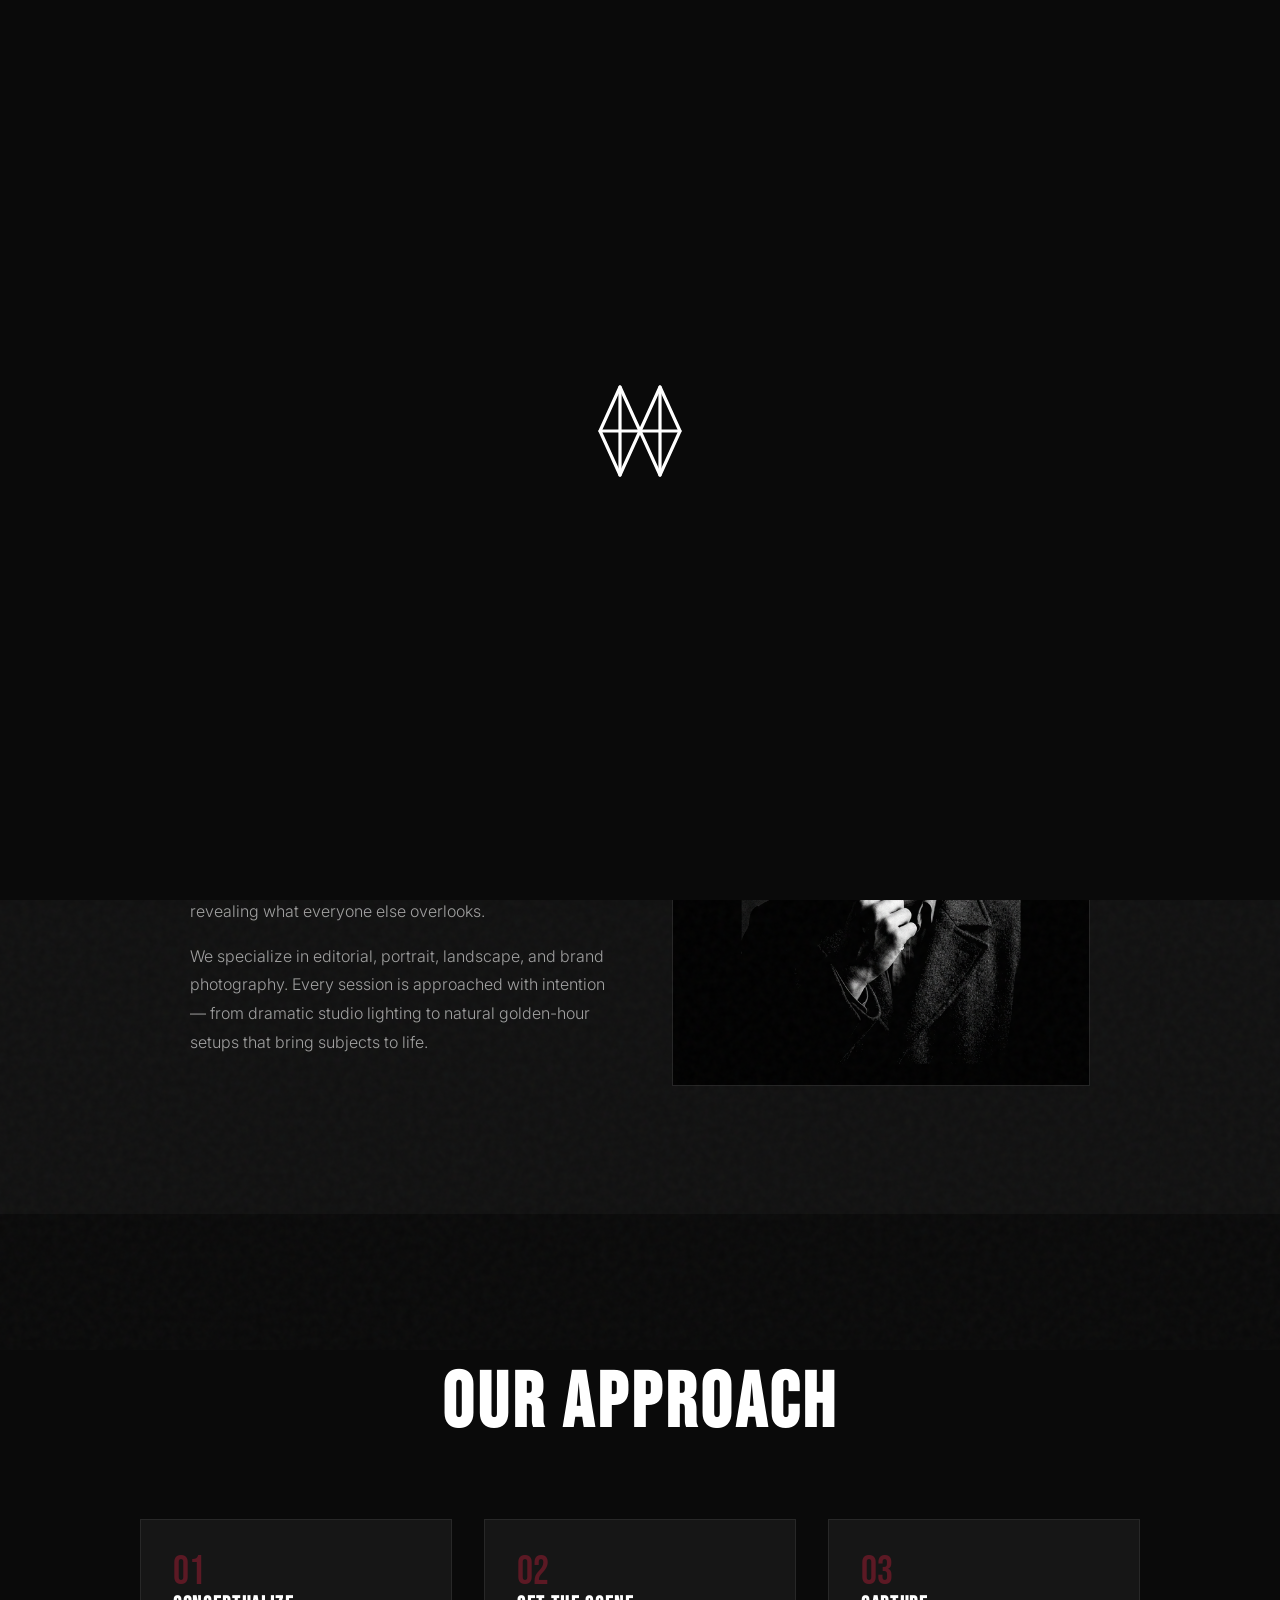
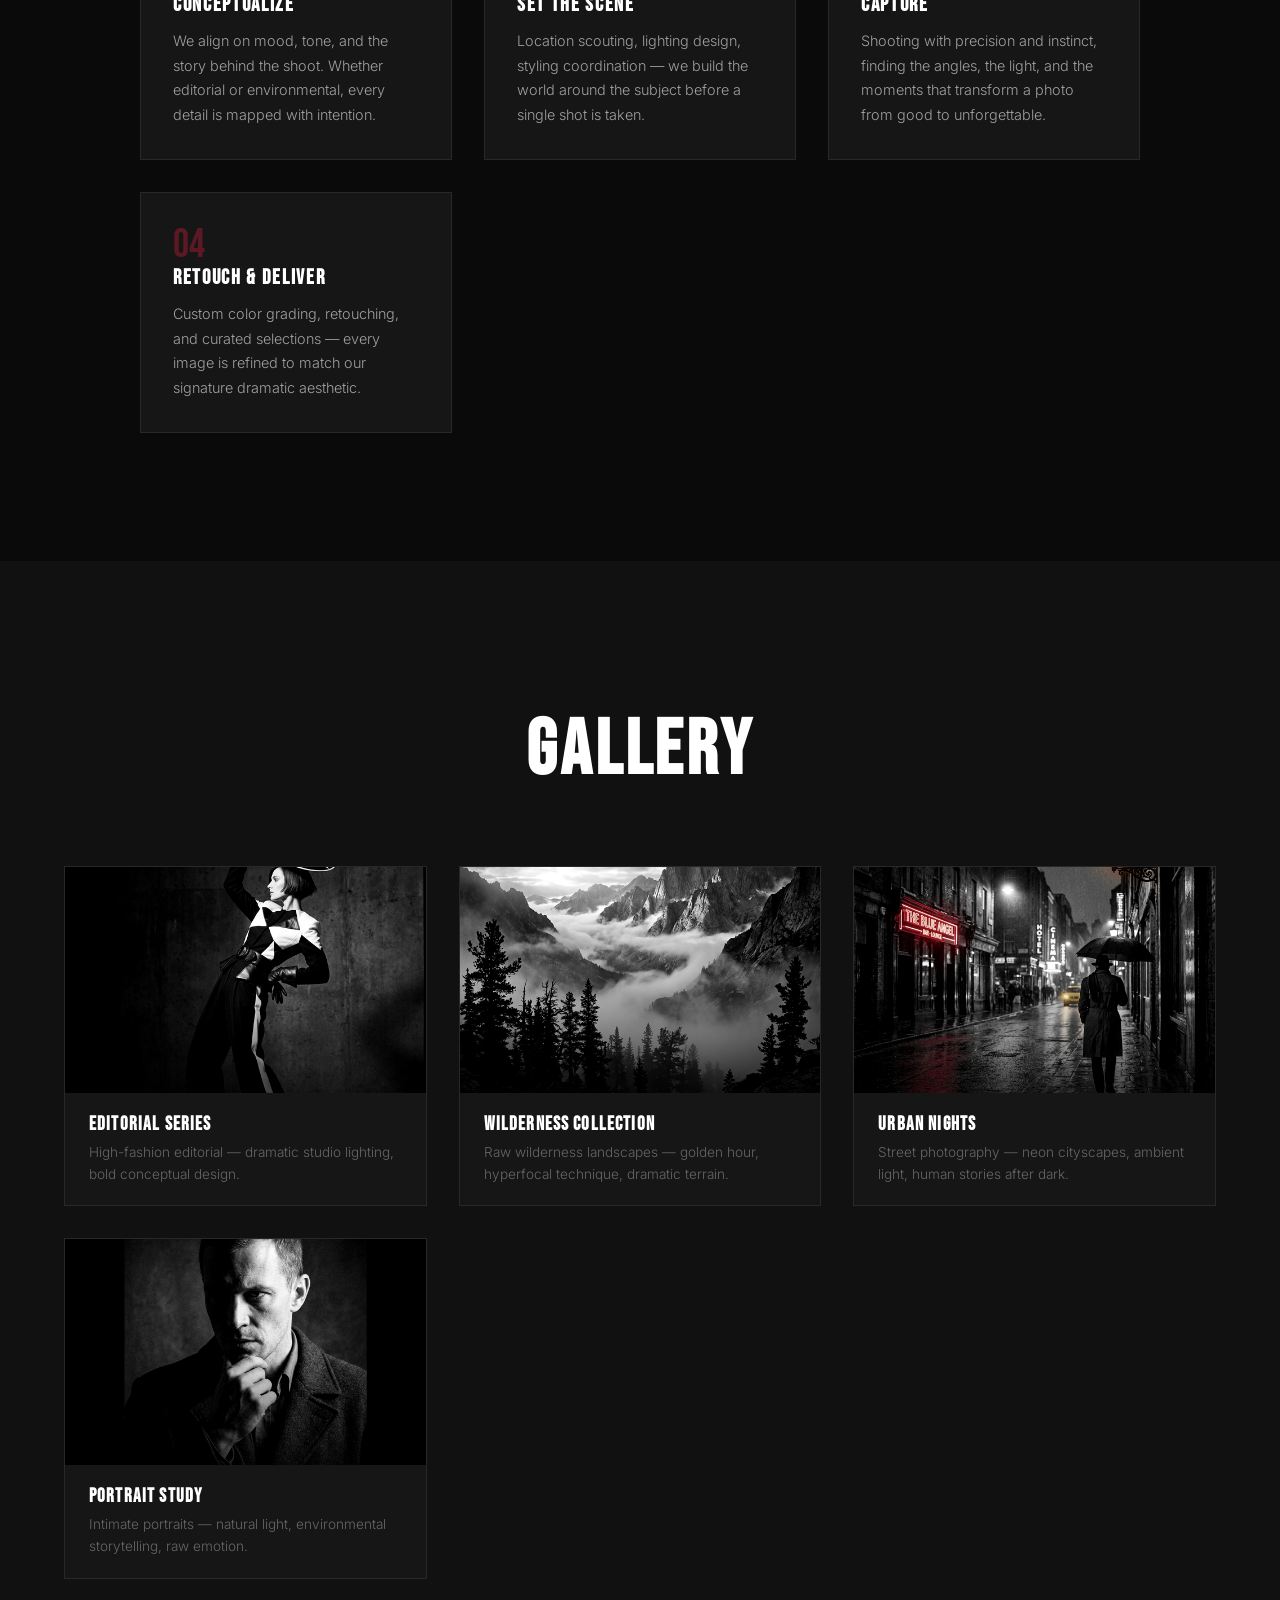
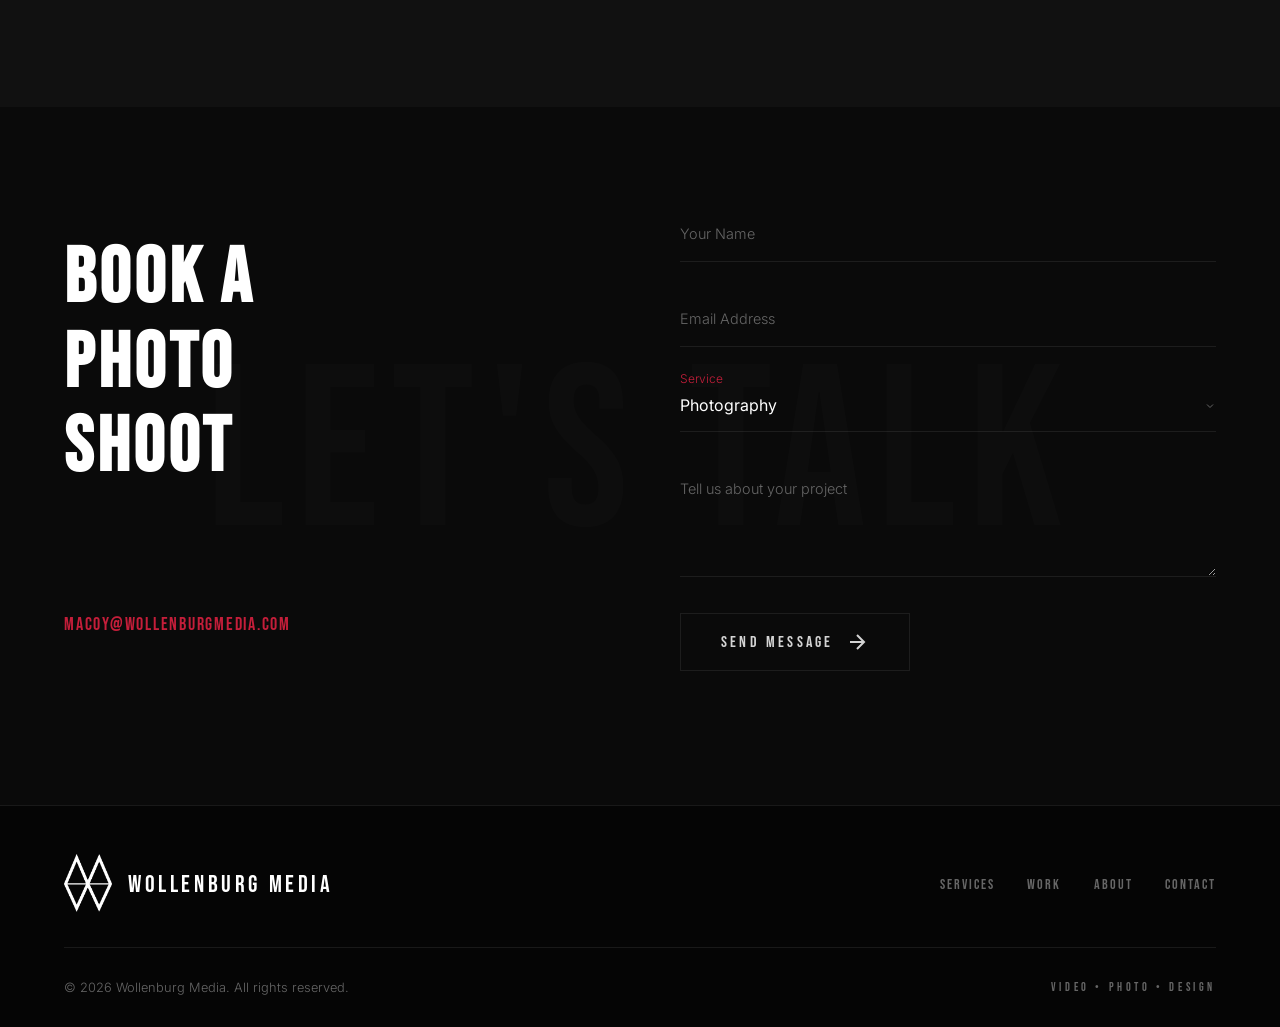
==== photography.html @ 30e8bf16 "test" ====
<!DOCTYPE html>
<html lang="en">

<head>
    <meta charset="UTF-8">
    <meta name="viewport" content="width=device-width, initial-scale=1.0">
    <title>Photography — Wollenburg Media</title>
    <meta name="description"
        content="Professional photography services by Wollenburg Media. Editorial, portrait, landscape, and event photography with dramatic lighting and bold composition.">

    <!-- Fonts -->
    <link rel="preconnect" href="https://fonts.googleapis.com">
    <link rel="preconnect" href="https://fonts.gstatic.com" crossorigin>
    <link
        href="https://fonts.googleapis.com/css2?family=Bebas+Neue&family=Inter:wght@300;400;500;600;700&family=Outfit:wght@300;400;500;600;700;800;900&display=swap"
        rel="stylesheet">

    <!-- GSAP -->
    <script src="https://cdnjs.cloudflare.com/ajax/libs/gsap/3.12.5/gsap.min.js" defer></script>
    <script src="https://cdnjs.cloudflare.com/ajax/libs/gsap/3.12.5/ScrollTrigger.min.js" defer></script>

    <!-- Lenis Smooth Scroll -->
    <script src="https://unpkg.com/lenis@1.1.18/dist/lenis.min.js" defer></script>

    <link rel="stylesheet" href="styles.css">
</head>

<body class="preloader-active">

    <!-- ========== FILM GRAIN ========== -->
    <div class="grain-overlay" aria-hidden="true"></div>

    <!-- ========== PAGE TRANSITION OVERLAY ========== -->
    <div class="page-transition-overlay page-transition-entering" aria-hidden="true"></div>

    <!-- ========== SUBPAGE PRELOADER ========== -->
    <div id="subpage-preloader" class="subpage-preloader">
        <div class="subpage-preloader-inner">
            <svg class="subpage-preloader-logo" viewBox="0 0 100 110" fill="none" stroke="#fff" stroke-width="4"
                stroke-linecap="round" stroke-linejoin="round">
                <path class="logo-path" d="M25,0 L50,55 L25,110 L0,55 Z" />
                <line class="logo-path" x1="25" y1="0" x2="25" y2="110" />
                <line class="logo-path" x1="0" y1="55" x2="50" y2="55" />
                <path class="logo-path" d="M75,0 L100,55 L75,110 L50,55 Z" />
                <line class="logo-path" x1="75" y1="0" x2="75" y2="110" />
                <line class="logo-path" x1="50" y1="55" x2="100" y2="55" />
            </svg>
            <span class="subpage-preloader-text">PHOTOGRAPHY</span>
        </div>
    </div>

    <!-- ========== NAVIGATION ========== -->
    <nav id="navbar" class="scrolled">
        <a href="index.html" class="nav-logo" aria-label="Wollenburg Media Home">
            <img src="Branding/W films logo_white.png" alt="Wollenburg Media" width="40" height="40">
        </a>

        <button class="nav-toggle" id="nav-toggle" aria-label="Toggle navigation" aria-expanded="false">
            <span class="bar"></span>
            <span class="bar"></span>
            <span class="bar"></span>
        </button>

        <ul class="nav-menu" id="nav-menu">
            <li><a href="index.html#services" class="nav-link">Services</a></li>
            <li><a href="index.html#work" class="nav-link">Work</a></li>
            <li><a href="index.html#about" class="nav-link">About</a></li>
            <li><a href="index.html#contact" class="nav-link">Contact</a></li>
        </ul>
    </nav>

    <!-- ========== HERO ========== -->
    <section class="service-page-hero">
        <img src="images/photography.png" alt="" class="service-page-hero-bg">
        <div class="service-page-hero-overlay"></div>
        <div class="service-page-hero-content">
            <span class="service-page-label">Our Services</span>
            <h1 class="service-page-title">PHOTOGRAPHY</h1>
            <p class="service-page-tagline">Every frame tells a story. We capture raw, unfiltered moments with dramatic
                lighting and bold composition that commands attention.</p>
            <a href="index.html" class="service-back">
                <svg width="20" height="20" viewBox="0 0 24 24" fill="none" stroke="currentColor" stroke-width="2">
                    <path d="M19 12H5M12 19l-7-7 7-7" />
                </svg>
                <span>Back to Home</span>
            </a>
        </div>
    </section>

    <!-- ========== ABOUT SERVICE ========== -->
    <div class="service-section service-section--dark">
        <div class="service-about">
            <div class="service-about-text">
                <h2>IMAGES THAT COMMAND ATTENTION</h2>
                <p>Photography isn't just about pressing a shutter — it's about <strong>seeing the extraordinary in a
                        single frame</strong> and revealing what everyone else overlooks.</p>
                <p>We specialize in editorial, portrait, landscape, and brand photography. Every session is approached
                    with intention — from dramatic studio lighting to natural golden-hour setups that bring subjects to
                    life.</p>
            </div>
            <div class="service-about-visual">
                <img src="images/photography.png" alt="Photography"
                    style="width:100%; border: 1px solid rgba(255,255,255,0.08); filter: grayscale(0.3) contrast(1.1);">
            </div>
        </div>
    </div>

    <!-- ========== PROCESS ========== -->
    <div class="service-section service-section--black">
        <div class="service-process">
            <div class="section-header">
                <span class="section-label">How We Shoot</span>
                <h2 class="section-title" style="font-size: clamp(2.5rem, 6vw, 5rem);">OUR APPROACH</h2>
            </div>
            <div class="process-grid">
                <div class="process-step">
                    <span class="process-step-num">01</span>
                    <h3>CONCEPTUALIZE</h3>
                    <p>We align on mood, tone, and the story behind the shoot. Whether editorial or environmental, every
                        detail is mapped with intention.</p>
                </div>
                <div class="process-step">
                    <span class="process-step-num">02</span>
                    <h3>SET THE SCENE</h3>
                    <p>Location scouting, lighting design, styling coordination — we build the world around the subject
                        before a single shot is taken.</p>
                </div>
                <div class="process-step">
                    <span class="process-step-num">03</span>
                    <h3>CAPTURE</h3>
                    <p>Shooting with precision and instinct, finding the angles, the light, and the moments that
                        transform a photo from good to unforgettable.</p>
                </div>
                <div class="process-step">
                    <span class="process-step-num">04</span>
                    <h3>RETOUCH & DELIVER</h3>
                    <p>Custom color grading, retouching, and curated selections — every image is refined to match our
                        signature dramatic aesthetic.</p>
                </div>
            </div>
        </div>
    </div>

    <!-- ========== FEATURED PROJECTS ========== -->
    <div class="service-section service-section--dark">
        <div class="service-portfolio">
            <div class="section-header">
                <span class="section-label">Selected Work</span>
                <h2 class="section-title" style="font-size: clamp(2.5rem, 6vw, 5rem);">GALLERY</h2>
            </div>
            <div class="service-portfolio-grid">
                <div class="service-project" data-type="photo" data-media-src="images/portfolio-fashion.png"
                    data-title="Editorial Series"
                    data-description="High-fashion editorial spread with dramatic studio lighting and bold conceptual styling. Shot with natural and artificial light blends for maximum impact.">
                    <div class="service-project-img">
                        <img src="images/portfolio-fashion.png" alt="Editorial Series" loading="lazy">
                        <div class="service-project-view">⊕ View Full Resolution</div>
                    </div>
                    <div class="service-project-info">
                        <h3>Editorial Series</h3>
                        <p>High-fashion editorial — dramatic studio lighting, bold conceptual design.</p>
                    </div>
                </div>

                <div class="service-project" data-type="photo" data-media-src="images/portfolio-landscape.png"
                    data-title="Wilderness Collection"
                    data-description="Landscape photography capturing the raw beauty of untouched wilderness. Golden-hour captures with hyperfocal distance techniques across dramatic terrain.">
                    <div class="service-project-img">
                        <img src="images/portfolio-landscape.png" alt="Wilderness Collection" loading="lazy">
                        <div class="service-project-view">⊕ View Full Resolution</div>
                    </div>
                    <div class="service-project-info">
                        <h3>Wilderness Collection</h3>
                        <p>Raw wilderness landscapes — golden hour, hyperfocal technique, dramatic terrain.</p>
                    </div>
                </div>

                <div class="service-project" data-type="photo" data-media-src="images/portfolio-urban.png"
                    data-title="Urban Nights"
                    data-description="Street photography series exploring neon-lit cityscapes and human stories after dark. Shot on location across multiple cities with natural ambient light.">
                    <div class="service-project-img">
                        <img src="images/portfolio-urban.png" alt="Urban Nights" loading="lazy">
                        <div class="service-project-view">⊕ View Full Resolution</div>
                    </div>
                    <div class="service-project-info">
                        <h3>Urban Nights</h3>
                        <p>Street photography — neon cityscapes, ambient light, human stories after dark.</p>
                    </div>
                </div>

                <div class="service-project" data-type="photo" data-media-src="images/photography.png"
                    data-title="Portrait Study"
                    data-description="Intimate portrait series using natural light and environmental storytelling. Each subject is placed in a context that reveals character and emotion.">
                    <div class="service-project-img">
                        <img src="images/photography.png" alt="Portrait Study" loading="lazy">
                        <div class="service-project-view">⊕ View Full Resolution</div>
                    </div>
                    <div class="service-project-info">
                        <h3>Portrait Study</h3>
                        <p>Intimate portraits — natural light, environmental storytelling, raw emotion.</p>
                    </div>
                </div>
            </div>
        </div>
    </div>

    <!-- ========== CONTACT ========== -->
    <section id="contact">
        <div class="contact-bg-text" aria-hidden="true">LET'S TALK</div>
        <div class="contact-layout">
            <div class="contact-text-col">
                <span class="section-label">Get In Touch</span>
                <h2 class="section-title" style="font-size: clamp(2.5rem, 6vw, 5rem);">BOOK A<br>PHOTO<br>SHOOT</h2>
                <p class="contact-lead">Ready to create images that stop the scroll? Let's plan a shoot that brings
                    your vision to life.</p>
                <div class="contact-details">
                    <a href="mailto:macoy@wollenburgmedia.com" class="contact-link">macoy@wollenburgmedia.com</a>
                </div>
            </div>
            <div class="contact-form-col">
                <form class="contact-form" id="contact-form" novalidate>
                    <div class="form-group">
                        <input type="text" id="form-name" name="name" required placeholder=" " autocomplete="name">
                        <label for="form-name">Your Name</label>
                        <div class="form-line"></div>
                    </div>
                    <div class="form-group">
                        <input type="email" id="form-email" name="email" required placeholder=" " autocomplete="email">
                        <label for="form-email">Email Address</label>
                        <div class="form-line"></div>
                    </div>
                    <div class="form-group form-group-select">
                        <select id="form-service" name="service" required>
                            <option value="" disabled hidden></option>
                            <option value="videography">Videography</option>
                            <option value="photography" selected>Photography</option>
                            <option value="web-design">Web Design</option>
                            <option value="full-package">Full Package</option>
                        </select>
                        <label for="form-service" class="select-label">Service</label>
                        <div class="select-arrow" aria-hidden="true">
                            <svg width="12" height="12" viewBox="0 0 24 24" fill="none" stroke="currentColor"
                                stroke-width="2">
                                <path d="M6 9l6 6 6-6" />
                            </svg>
                        </div>
                        <div class="form-line"></div>
                    </div>
                    <div class="form-group">
                        <textarea id="form-message" name="message" rows="4" required placeholder=" "></textarea>
                        <label for="form-message">Tell us about your project</label>
                        <div class="form-line"></div>
                    </div>
                    <button type="submit" class="form-submit" id="form-submit">
                        <span>Send Message</span>
                        <svg width="24" height="24" viewBox="0 0 24 24" fill="none" stroke="currentColor"
                            stroke-width="2">
                            <path d="M5 12h14M12 5l7 7-7 7" />
                        </svg>
                    </button>
                    <input type="text" name="honeypot" class="form-honeypot" tabindex="-1" autocomplete="off">
                    <div class="form-status" id="form-status" role="alert" aria-live="polite"></div>
                </form>
            </div>
        </div>
    </section>

    <!-- ========== FOOTER ========== -->
    <footer id="footer">
        <div class="footer-top">
            <div class="footer-logo">
                <img src="Branding/W films logo_white.png" alt="Wollenburg Media" width="48" height="48">
                <span class="footer-brand">WOLLENBURG MEDIA</span>
            </div>
            <div class="footer-links">
                <a href="index.html#services">Services</a>
                <a href="index.html#work">Work</a>
                <a href="index.html#about">About</a>
                <a href="index.html#contact">Contact</a>
            </div>
        </div>
        <div class="footer-bottom">
            <p>&copy; 2026 Wollenburg Media. All rights reserved.</p>
            <span class="footer-tagline">VIDEO • PHOTO • DESIGN</span>
        </div>
    </footer>

    <!-- ========== LIGHTBOX ========== -->
    <div id="portfolio-lightbox" class="lightbox" aria-hidden="true" role="dialog">
        <div class="lightbox-backdrop"></div>
        <button class="lightbox-close" aria-label="Close lightbox">
            <svg width="32" height="32" viewBox="0 0 24 24" fill="none" stroke="currentColor" stroke-width="2">
                <path d="M18 6L6 18M6 6l12 12" />
            </svg>
        </button>
        <div class="lightbox-body">
            <div class="lightbox-content">
                <img class="lightbox-img" src="" alt="Portfolio full view" style="display:none;">
                <video class="lightbox-video" controls style="display:none;"></video>
                <div class="lightbox-iframe-wrap" style="display:none;">
                    <iframe class="lightbox-youtube" src="" frameborder="0"
                        allow="accelerometer; autoplay; clipboard-write; encrypted-media; gyroscope; picture-in-picture; web-share"
                        allowfullscreen></iframe>
                </div>
            </div>
            <div class="lightbox-info" style="display:none;">
                <h3 class="lightbox-title"></h3>
                <p class="lightbox-desc"></p>
            </div>
        </div>
        <!-- Gallery navigation -->
        <button class="lightbox-prev" aria-label="Previous image" style="display:none;">
            <svg width="24" height="24" viewBox="0 0 24 24" fill="none" stroke="currentColor" stroke-width="2">
                <path d="M15 18l-6-6 6-6" />
            </svg>
        </button>
        <button class="lightbox-next" aria-label="Next image" style="display:none;">
            <svg width="24" height="24" viewBox="0 0 24 24" fill="none" stroke="currentColor" stroke-width="2">
                <path d="M9 18l6-6-6-6" />
            </svg>
        </button>
        <span class="lightbox-counter" style="display:none;"></span>
    </div>

    <script src="shared.js"></script>
</body>

</html>
---- styles.css ----
/* ======================================================
   WOLLENBURG MEDIA — Premium Design System v2.2
   Parallax 3D Camera, Scroll Animations, Cinematic UX
   ====================================================== */

/* ======================================================
   DESIGN TOKENS
   ====================================================== */
:root {
    --black: #0a0a0a;
    --deep: #050505;
    --dark: #111111;
    --card: #161616;
    --border: rgba(255, 255, 255, 0.08);
    --border-hover: rgba(255, 255, 255, 0.15);
    --text: #a0a0a0;
    --muted: #666666;
    --light: #d4d4d4;
    --pure-white: #ffffff;
    --accent: #C41E3A;
    --accent-glow: rgba(196, 30, 58, 0.4);
    --accent-soft: rgba(196, 30, 58, 0.15);
    --accent-medium: rgba(196, 30, 58, 0.3);

    --font-display: 'Bebas Neue', sans-serif;
    --font-heading: 'Bebas Neue', sans-serif;
    --font-body: 'Inter', sans-serif;
    --font-alt: 'Outfit', sans-serif;

    --section-pad: clamp(5rem, 10vw, 10rem);
    --section-pad-x: clamp(1.5rem, 5vw, 5rem);

    --ease: cubic-bezier(0.16, 1, 0.3, 1);
    --ease-out: cubic-bezier(0, 0, 0.2, 1);

    --z-grain: 9999;
    --z-cursor: 9998;
    --z-preloader: 9000;
    --z-nav: 1000;
    --z-back-top: 100;
}

/* ======================================================
   RESET & BASE
   ====================================================== */
*,
*::before,
*::after {
    margin: 0;
    padding: 0;
    box-sizing: border-box;
}

html {
    scroll-behavior: auto;
    -webkit-font-smoothing: antialiased;
    -moz-osx-font-smoothing: grayscale;
    font-size: 16px;
}

body {
    font-family: var(--font-body);
    background: var(--black);
    color: var(--text);
    overflow-x: hidden;
    font-weight: 300;
}

a {
    color: inherit;
    text-decoration: none;
}

button {
    background: none;
    border: none;
    color: inherit;
    font: inherit;
}

img {
    display: block;
    max-width: 100%;
}

ul {
    list-style: none;
}

::selection {
    background: var(--accent);
    color: var(--pure-white);
}



/* ======================================================
   GRAIN OVERLAY
   ====================================================== */
.grain-overlay {
    position: fixed;
    inset: -50%;
    width: 200%;
    height: 200%;
    z-index: var(--z-grain);
    pointer-events: none;
    opacity: 0.035;
    background-image: url("data:image/svg+xml,%3Csvg viewBox='0 0 256 256' xmlns='http://www.w3.org/2000/svg'%3E%3Cfilter id='n'%3E%3CfeTurbulence type='fractalNoise' baseFrequency='0.9' numOctaves='4' stitchTiles='stitch'/%3E%3C/filter%3E%3Crect width='100%25' height='100%25' filter='url(%23n)' opacity='1'/%3E%3C/svg%3E");
    background-repeat: repeat;
    animation: grainShift 0.3s steps(8) infinite;
}

@keyframes grainShift {

    0%,
    100% {
        transform: translate(0, 0);
    }

    10% {
        transform: translate(-2%, -3%);
    }

    20% {
        transform: translate(3%, 1%);
    }

    30% {
        transform: translate(-1%, 4%);
    }

    40% {
        transform: translate(4%, -2%);
    }

    50% {
        transform: translate(-3%, 3%);
    }

    60% {
        transform: translate(2%, -4%);
    }

    70% {
        transform: translate(-4%, 1%);
    }

    80% {
        transform: translate(1%, -1%);
    }

    90% {
        transform: translate(3%, 2%);
    }
}

/* ======================================================
   PRELOADER — SVG Logo + Character Stagger Animation
   ====================================================== */
#preloader {
    position: fixed;
    inset: 0;
    z-index: var(--z-preloader);
    background: var(--deep);
    display: flex;
    align-items: center;
    justify-content: center;
    clip-path: inset(0 0 0 0);
}

.preloader-inner {
    text-align: center;
    display: flex;
    flex-direction: column;
    align-items: center;
    gap: 1.2rem;
}

.preloader-logo-wrap {
    width: clamp(80px, 14vw, 120px);
    display: flex;
    justify-content: center;
    overflow: visible;
    padding: 4px;
}

.preloader-logo {
    width: 100%;
    height: auto;
    overflow: visible;
}

/* Character-by-character text reveal */
.preloader-text-wrap {
    display: flex;
    gap: 0.1em;
    font-family: var(--font-display);
    font-size: clamp(2rem, 5vw, 3.5rem);
    letter-spacing: 0.25em;
    color: var(--pure-white);
    overflow: hidden;
}

.preloader-text-char {
    display: inline-block;
    opacity: 0;
    transform: translateY(100%) rotateX(-90deg);
    transform-origin: bottom center;
}

.preloader-sub {
    font-family: var(--font-heading);
    font-size: clamp(0.9rem, 2vw, 1.3rem);
    letter-spacing: 0.6em;
    color: var(--accent);
    opacity: 0;
    transform: translateY(10px) scaleX(0.5);
    transform-origin: center;
}

.preloader-bar {
    width: 200px;
    height: 2px;
    background: var(--border);
    border-radius: 2px;
    overflow: hidden;
    opacity: 0;
}

.preloader-bar-fill {
    width: 0%;
    height: 100%;
    background: var(--accent);
    border-radius: 2px;
}

/* ======================================================
   NAVIGATION
   ====================================================== */
#navbar {
    position: fixed;
    top: 0;
    left: 0;
    right: 0;
    z-index: var(--z-nav);
    display: flex;
    align-items: center;
    justify-content: space-between;
    padding: 1.25rem 3rem;
    transition: transform 0.5s var(--ease), background 0.5s, backdrop-filter 0.5s, padding 0.4s;
}

#navbar.scrolled {
    background: rgba(10, 10, 10, 0.85);
    backdrop-filter: blur(20px) saturate(1.5);
    -webkit-backdrop-filter: blur(20px) saturate(1.5);
    padding: 0.75rem 3rem;
    border-bottom: 1px solid var(--border);
}

#navbar.hidden {
    transform: translateY(-100%);
}

.nav-logo img {
    width: 40px;
    height: auto;
    transition: transform 0.3s var(--ease);
}

.nav-logo:hover img {
    transform: scale(1.1);
}

.nav-menu {
    display: flex;
    gap: 2.5rem;
}

.nav-link {
    font-family: var(--font-heading);
    font-size: 1rem;
    letter-spacing: 0.2em;
    text-transform: uppercase;
    color: var(--light);
    position: relative;
    padding: 0.25rem 0;
    transition: color 0.3s;
}

.nav-link::after {
    content: '';
    position: absolute;
    bottom: 0;
    left: 0;
    width: 100%;
    height: 1px;
    background: var(--accent);
    transform: scaleX(0);
    transform-origin: right;
    transition: transform 0.4s var(--ease);
}

.nav-link:hover {
    color: var(--pure-white);
}

.nav-link:hover::after {
    transform: scaleX(1);
    transform-origin: left;
}

.nav-toggle {
    display: none;
    flex-direction: column;
    gap: 5px;
    padding: 4px;
    z-index: 1001;
}

.nav-toggle .bar {
    display: block;
    width: 28px;
    height: 2px;
    background: var(--pure-white);
    transition: transform 0.4s var(--ease), opacity 0.3s;
}

.nav-toggle.active .bar:nth-child(1) {
    transform: translateY(7px) rotate(45deg);
}

.nav-toggle.active .bar:nth-child(2) {
    opacity: 0;
}

.nav-toggle.active .bar:nth-child(3) {
    transform: translateY(-7px) rotate(-45deg);
}

/* ======================================================
   HERO
   ====================================================== */
#hero {
    position: relative;
    min-height: 100vh;
    display: flex;
    align-items: center;
    justify-content: center;
    overflow: hidden;
    background: var(--deep);
    perspective: 1000px;
}

/* Animated particle canvas */
#hero-particles {
    position: absolute;
    inset: 0;
    width: 100%;
    height: 100%;
    z-index: 0;
}

/* Parallax depth container */
.hero-parallax-container {
    position: absolute;
    inset: 0;
    transform-style: preserve-3d;
    perspective: 1200px;
    z-index: 1;
}

.hero-depth-layer {
    position: absolute;
    inset: -10%;
    width: 120%;
    height: 120%;
    will-change: transform;
}

.depth-element {
    position: absolute;
}

.depth-grid {
    inset: 0;
    width: 100%;
    height: 100%;
    background-image:
        linear-gradient(rgba(196, 30, 58, 0.03) 1px, transparent 1px),
        linear-gradient(90deg, rgba(196, 30, 58, 0.03) 1px, transparent 1px);
    background-size: 80px 80px;
    transform: perspective(600px) rotateX(60deg);
    transform-origin: center 120%;
    opacity: 0.5;
}

.depth-line {
    height: 1px;
    background: linear-gradient(90deg, transparent, rgba(196, 30, 58, 0.15), transparent);
}

.depth-line-1 {
    width: 300px;
    top: 25%;
    left: 5%;
    transform: rotate(-5deg);
}

.depth-line-2 {
    width: 200px;
    top: 70%;
    right: 10%;
    transform: rotate(8deg);
}

.depth-line-3 {
    width: 400px;
    top: 45%;
    right: -5%;
    transform: rotate(-12deg);
}

.depth-line-4 {
    width: 150px;
    top: 15%;
    right: 20%;
    transform: rotate(15deg);
    background: linear-gradient(90deg, transparent, rgba(255, 255, 255, 0.06), transparent);
}

.depth-line-5 {
    width: 250px;
    bottom: 25%;
    left: 10%;
    transform: rotate(-8deg);
    background: linear-gradient(90deg, transparent, rgba(255, 255, 255, 0.04), transparent);
}

.depth-circle {
    border-radius: 50%;
    border: 1px solid rgba(196, 30, 58, 0.08);
}

.depth-circle-1 {
    width: 200px;
    height: 200px;
    bottom: 15%;
    left: 15%;
}

.depth-diamond {
    border: 1px solid rgba(196, 30, 58, 0.1);
    transform: rotate(45deg);
}

.depth-diamond-1 {
    width: 80px;
    height: 80px;
    top: 20%;
    right: 20%;
}

.depth-dot {
    width: 4px;
    height: 4px;
    border-radius: 50%;
    background: rgba(196, 30, 58, 0.25);
}

.depth-dot-1 {
    top: 30%;
    left: 25%;
}

.depth-dot-2 {
    top: 60%;
    left: 70%;
}

.depth-dot-3 {
    top: 80%;
    left: 40%;
}

.depth-dot-4 {
    top: 15%;
    right: 35%;
    width: 3px;
    height: 3px;
    background: rgba(255, 255, 255, 0.1);
}

.depth-dot-5 {
    top: 75%;
    left: 20%;
    width: 3px;
    height: 3px;
    background: rgba(255, 255, 255, 0.08);
}

.depth-frame {
    border: 1px solid rgba(255, 255, 255, 0.04);
}

.depth-frame-1 {
    width: 150px;
    height: 100px;
    top: 30%;
    left: 60%;
}

.hero-noise {
    position: absolute;
    inset: 0;
    background: radial-gradient(ellipse at center, transparent 0%, var(--deep) 70%);
    z-index: 2;
    pointer-events: none;
}

/* Logo watermark instead of text W */
.hero-watermark {
    position: absolute;
    top: 50%;
    left: 50%;
    transform: translate(-50%, -50%);
    transform-origin: center center;
    z-index: 1;
    pointer-events: none;
    user-select: none;
    will-change: transform;
    opacity: 0.04;
}

.hero-watermark-logo {
    width: clamp(300px, 50vw, 700px);
    height: auto;
    filter: brightness(2);
}

/* Hero content */
.hero-content {
    position: relative;
    z-index: 3;
    text-align: center;
    display: flex;
    flex-direction: column;
    align-items: center;
    gap: 1.2rem;
    padding: 0 2rem;
    will-change: transform;
}

.hero-label {
    display: flex;
    align-items: center;
    gap: 1rem;
    opacity: 0;
    transform: translateY(20px);
}

.hero-label-line {
    width: 40px;
    height: 1px;
    background: var(--accent);
}

.hero-label-text {
    font-family: var(--font-heading);
    font-size: 0.85rem;
    letter-spacing: 0.4em;
    text-transform: uppercase;
    color: var(--accent);
}

.hero-title {
    font-family: var(--font-display);
    font-size: clamp(3.5rem, 12vw, 10rem);
    color: var(--pure-white);
    letter-spacing: 0.08em;
    line-height: 0.85;
    position: relative;
    z-index: 1;
}

.hero-title .char {
    display: inline-block;
    opacity: 0;
    transform: translateY(100px) rotateX(-90deg);
    transform-origin: bottom center;
}

/* "MEDIA" subtitle under WOLLENBURG */
.hero-title-sub {
    font-family: var(--font-heading);
    font-size: clamp(1.5rem, 4vw, 3rem);
    letter-spacing: 0.6em;
    color: var(--accent);
    margin-top: -0.5rem;
    display: flex;
    justify-content: center;
    gap: 0.05em;
    overflow: hidden;
}

.hero-sub-char {
    display: inline-block;
    opacity: 0;
    transform: translateY(100%) rotateX(-90deg);
    transform-origin: bottom center;
}

.hero-tagline-wrap {
    overflow: hidden;
    padding: 0.5rem 0;
}

.hero-tagline {
    display: flex;
    align-items: center;
    gap: 1.5rem;
    font-family: var(--font-heading);
    font-size: clamp(1rem, 2.5vw, 1.6rem);
    letter-spacing: 0.3em;
    color: var(--light);
    opacity: 0;
    transform: translateY(30px);
}

.tagline-dot {
    color: var(--accent);
    font-size: 0.5em;
}

.tagline-word {
    opacity: 0;
    transform: translateY(20px);
}

.hero-description {
    font-family: var(--font-body);
    font-size: clamp(0.9rem, 1.5vw, 1.1rem);
    color: var(--muted);
    letter-spacing: 0.05em;
    max-width: 500px;
    line-height: 1.6;
    opacity: 0;
    transform: translateY(20px);
}

.hero-cta {
    display: inline-flex;
    align-items: center;
    gap: 0.75rem;
    padding: 1rem 2.5rem;
    border: 1px solid var(--border);
    font-family: var(--font-heading);
    font-size: 1rem;
    letter-spacing: 0.2em;
    text-transform: uppercase;
    color: var(--light);
    position: relative;
    overflow: hidden;
    transition: border-color 0.4s, color 0.4s;
    opacity: 0;
    transform: translateY(30px);
}

.hero-cta::before {
    content: '';
    position: absolute;
    inset: 0;
    background: var(--accent);
    transform: scaleX(0);
    transform-origin: left;
    transition: transform 0.5s var(--ease);
    z-index: -1;
}

.hero-cta:hover {
    border-color: var(--accent);
    color: var(--pure-white);
}

.hero-cta:hover::before {
    transform: scaleX(1);
}

.hero-cta:hover .cta-icon svg {
    transform: translateX(4px);
}

.cta-icon svg {
    transition: transform 0.3s var(--ease);
}

.scroll-indicator {
    position: absolute;
    bottom: 2rem;
    left: 50%;
    transform: translateX(-50%);
    display: flex;
    flex-direction: column;
    align-items: center;
    gap: 0.5rem;
    opacity: 0;
}

.scroll-indicator span {
    font-family: var(--font-heading);
    font-size: 0.7rem;
    letter-spacing: 0.3em;
    text-transform: uppercase;
    color: var(--muted);
}

.scroll-line {
    width: 1px;
    height: 60px;
    background: linear-gradient(to bottom, var(--accent), transparent);
    animation: scrollPulse 2s ease-in-out infinite;
}

@keyframes scrollPulse {

    0%,
    100% {
        opacity: 1;
        transform: scaleY(1);
    }

    50% {
        opacity: 0.3;
        transform: scaleY(0.6);
    }
}

/* ======================================================
   SHOWREEL VIDEO HERO
   ====================================================== */
#showreel {
    position: relative;
    width: 100%;
    height: 100vh;
    min-height: 500px;
    overflow: hidden;
    display: flex;
    align-items: center;
    justify-content: center;
    background: var(--black);
    padding: 0;
}

.showreel-video {
    position: absolute;
    inset: 0;
    width: 100%;
    height: 100%;
    object-fit: cover;
    z-index: 0;
    filter: brightness(0.5) contrast(1.15);
}

.showreel-overlay {
    position: absolute;
    inset: 0;
    background: linear-gradient(to bottom,
            rgba(0, 0, 0, 0.6) 0%,
            rgba(0, 0, 0, 0.3) 40%,
            rgba(0, 0, 0, 0.3) 60%,
            rgba(0, 0, 0, 0.7) 100%);
    z-index: 1;
    pointer-events: none;
}

.showreel-content {
    position: relative;
    z-index: 2;
    text-align: center;
    display: flex;
    flex-direction: column;
    align-items: center;
    gap: 1.2rem;
    padding: 0 2rem;
}

.showreel-label {
    font-family: var(--font-heading);
    font-size: 0.8rem;
    letter-spacing: 0.4em;
    text-transform: uppercase;
    color: var(--accent);
    opacity: 0;
    transform: translateY(20px);
}

.showreel-title {
    font-family: var(--font-display);
    font-size: clamp(3.5rem, 12vw, 10rem);
    color: var(--pure-white);
    letter-spacing: 0.08em;
    line-height: 0.85;
}

.showreel-title .char {
    display: inline-block;
    opacity: 0;
    transform: translateY(60px) rotateX(-40deg);
    transform-origin: bottom center;
}

.showreel-sub {
    font-family: var(--font-body);
    font-size: clamp(0.9rem, 1.5vw, 1.1rem);
    color: var(--muted);
    letter-spacing: 0.05em;
    max-width: 500px;
    opacity: 0;
    transform: translateY(20px);
}

.showreel-play-btn {
    display: flex;
    flex-direction: column;
    align-items: center;
    gap: 1rem;
    color: var(--pure-white);
    background: none;
    border: none;
    cursor: pointer;
    transition: color 0.3s, transform 0.4s var(--ease);
    opacity: 0;
    transform: translateY(20px);
}

.showreel-play-btn span {
    font-family: var(--font-heading);
    font-size: 0.8rem;
    letter-spacing: 0.3em;
    text-transform: uppercase;
}

.showreel-play-btn:hover {
    color: var(--accent);
    transform: scale(1.1);
}

.showreel-play-btn svg circle {
    transition: stroke 0.3s;
}

.showreel-play-btn:hover svg circle {
    stroke: var(--accent);
}

/* ======================================================
   MARQUEE
   ====================================================== */
.marquee-section {
    padding: 1.5rem 0;
    overflow: hidden;
    border-top: 1px solid var(--border);
    border-bottom: 1px solid var(--border);
    background: var(--deep);
}

.marquee-track {
    display: flex;
    gap: 2rem;
    white-space: nowrap;
    will-change: transform;
    width: max-content;
}

.marquee-item {
    font-family: var(--font-heading);
    font-size: clamp(1rem, 2vw, 1.5rem);
    letter-spacing: 0.3em;
    color: var(--muted);
    flex-shrink: 0;
}

.marquee-sep {
    color: var(--accent);
    font-size: clamp(0.8rem, 1.5vw, 1.2rem);
    opacity: 0.5;
    flex-shrink: 0;
}

/* ======================================================
   SECTION COMMON
   ====================================================== */
section {
    padding: var(--section-pad) var(--section-pad-x);
    position: relative;
    overflow: hidden;
}

.section-header {
    text-align: center;
    margin-bottom: 5rem;
}

.section-label {
    font-family: var(--font-heading);
    font-size: 0.8rem;
    letter-spacing: 0.4em;
    text-transform: uppercase;
    color: var(--accent);
    display: block;
    margin-bottom: 0.75rem;
    opacity: 0;
    transform: translateY(20px);
}

.section-title {
    font-family: var(--font-heading);
    font-size: clamp(3.5rem, 10vw, 8rem);
    color: var(--pure-white);
    letter-spacing: 0.05em;
    line-height: 0.9;
}

.section-title .char {
    display: inline-block;
    opacity: 0;
    transform: translateY(60px) rotateX(-40deg);
    transform-origin: bottom center;
}

/* ======================================================
   SERVICES
   ====================================================== */
#services {
    background: var(--dark);
}

.services-grid {
    display: grid;
    grid-template-columns: repeat(3, 1fr);
    gap: 2rem;
    max-width: 1400px;
    margin: 0 auto;
}

.service-card {
    background: var(--card);
    border: 1px solid var(--border);
    overflow: hidden;
    transition: border-color 0.4s, box-shadow 0.4s, transform 0.5s var(--ease);
    will-change: transform;
    position: relative;
    opacity: 0;
    transform: translateY(60px);
}

.service-card::before {
    content: '';
    position: absolute;
    inset: 0;
    background: radial-gradient(600px circle at var(--mouse-x, 50%) var(--mouse-y, 50%),
            rgba(196, 30, 58, 0.06), transparent 40%);
    z-index: 3;
    pointer-events: none;
    opacity: 0;
    transition: opacity 0.5s;
}

.service-card:hover::before {
    opacity: 1;
}

.service-card:hover {
    border-color: var(--accent-medium);
    box-shadow: 0 20px 60px rgba(0, 0, 0, 0.5), 0 0 30px rgba(196, 30, 58, 0.05);
    transform: translateY(-5px);
}

.service-img-wrap {
    position: relative;
    overflow: hidden;
    aspect-ratio: 16 / 10;
}

.service-img-wrap img {
    width: 100%;
    height: 100%;
    object-fit: cover;
    transition: transform 0.6s var(--ease), filter 0.6s;
    filter: grayscale(0.6) contrast(1.1);
}

.service-card:hover .service-img-wrap img {
    transform: scale(1.08);
    filter: grayscale(0) contrast(1);
}

.service-img-overlay {
    position: absolute;
    inset: 0;
    background: linear-gradient(to bottom, transparent 40%, rgba(0, 0, 0, 0.8));
    z-index: 2;
    pointer-events: none;
}

.service-number {
    position: absolute;
    top: 1rem;
    right: 1rem;
    font-family: var(--font-heading);
    font-size: 3rem;
    color: var(--accent);
    opacity: 0.3;
    z-index: 3;
    line-height: 1;
    transition: opacity 0.4s;
}

.service-card:hover .service-number {
    opacity: 0.8;
}

.service-body {
    padding: 1.5rem;
    position: relative;
    z-index: 2;
}

.service-name {
    font-family: var(--font-heading);
    font-size: 1.8rem;
    letter-spacing: 0.1em;
    color: var(--pure-white);
    margin-bottom: 0.75rem;
}

.service-desc {
    font-size: 0.9rem;
    line-height: 1.7;
    color: var(--text);
    margin-bottom: 1.25rem;
}

.service-link {
    display: inline-flex;
    align-items: center;
    gap: 0.5rem;
    font-family: var(--font-heading);
    font-size: 0.85rem;
    letter-spacing: 0.2em;
    text-transform: uppercase;
    color: var(--accent);
    transition: gap 0.3s var(--ease), color 0.3s;
}

.service-link:hover {
    gap: 1rem;
    color: var(--pure-white);
}

.service-link svg {
    transition: transform 0.3s var(--ease);
}

.service-link:hover svg {
    transform: translateX(4px);
}

/* ======================================================
   PORTFOLIO
   ====================================================== */
#work {
    padding-bottom: 4rem;
    background: var(--black);
}

.portfolio-showcase {
    max-width: 1400px;
    margin: 0 auto;
    display: grid;
    grid-template-columns: repeat(2, 1fr);
    gap: 3rem;
}

.portfolio-item {
    position: relative;
    overflow: hidden;
    border: 1px solid var(--border);
    background: var(--card);
    transition: border-color 0.5s, box-shadow 0.5s, transform 0.6s var(--ease);
    will-change: transform;
    opacity: 0;
    transform: translateY(80px);
}

.portfolio-item:nth-child(even) {
    transform: translateY(120px);
}

.portfolio-item:hover {
    border-color: var(--accent-medium);
    box-shadow: 0 30px 80px rgba(0, 0, 0, 0.6), 0 0 50px rgba(196, 30, 58, 0.06);
    transform: translateY(-8px) !important;
}

.portfolio-item-img {
    position: relative;
    overflow: hidden;
    aspect-ratio: 16 / 10;
}

.portfolio-item-img img {
    width: 100%;
    height: 100%;
    object-fit: cover;
    transition: transform 0.8s var(--ease), filter 0.6s;
    filter: grayscale(0.5) contrast(1.05);
}

.portfolio-item:hover .portfolio-item-img img {
    transform: scale(1.1);
    filter: grayscale(0) contrast(1);
}

.portfolio-item-img::after {
    content: '';
    position: absolute;
    inset: 0;
    background: linear-gradient(to bottom, transparent 40%, rgba(0, 0, 0, 0.8));
    pointer-events: none;
}

.portfolio-item-content {
    padding: 1.5rem 2rem;
    position: relative;
    background: var(--card);
    z-index: 2;
}

.portfolio-cat {
    font-family: var(--font-heading);
    font-size: 0.75rem;
    letter-spacing: 0.3em;
    text-transform: uppercase;
    color: var(--accent);
}

.portfolio-title {
    font-family: var(--font-heading);
    font-size: 1.5rem;
    letter-spacing: 0.08em;
    color: var(--pure-white);
    margin-top: 0.25rem;
    margin-bottom: 0.5rem;
    transition: color 0.3s;
}

.portfolio-item:hover .portfolio-title {
    color: var(--accent);
}

.portfolio-excerpt {
    font-size: 0.85rem;
    color: var(--muted);
    line-height: 1.6;
}

/* Portfolio hover indicator */
.portfolio-hover-indicator {
    position: absolute;
    inset: 0;
    z-index: 5;
    display: flex;
    flex-direction: column;
    align-items: center;
    justify-content: center;
    gap: 0.75rem;
    background: rgba(0, 0, 0, 0.6);
    opacity: 0;
    transition: opacity 0.4s var(--ease);
    pointer-events: none;
    color: var(--pure-white);
}

.portfolio-hover-indicator span {
    font-family: var(--font-heading);
    font-size: 0.75rem;
    letter-spacing: 0.3em;
    text-transform: uppercase;
}

.portfolio-item:hover .portfolio-hover-indicator {
    opacity: 1;
}

.portfolio-item {
    cursor: pointer;
}

/* Portfolio item with label in top-right corner */
.portfolio-item--label-top-right {
    position: relative;
}

.portfolio-item--label-top-right .portfolio-item-content {
    position: absolute;
    top: 0;
    right: 0;
    padding: 1.25rem 1.5rem;
    text-align: right;
    z-index: 4;
    background: linear-gradient(135deg, transparent 0%, rgba(0, 0, 0, 0.7) 100%);
    border-radius: 0;
}

.portfolio-item--label-top-right .portfolio-excerpt {
    display: none;
}

/* ======================================================
   PAGE TRANSITION OVERLAY
   ====================================================== */
.page-transition-overlay {
    position: fixed;
    inset: 0;
    z-index: 9500;
    background: linear-gradient(135deg, var(--deep) 0%, var(--black) 100%);
    clip-path: inset(0 0 0 100%);
    pointer-events: none;
}

/* Enter state — starts fully covering, animated away by JS */
.page-transition-entering {
    clip-path: inset(0 0 0 0);
}

/* ======================================================
   LIGHTBOX — Side-panel layout
   ====================================================== */
.lightbox {
    position: fixed;
    inset: 0;
    z-index: 10000;
    display: flex;
    align-items: center;
    justify-content: center;
    opacity: 0;
    visibility: hidden;
    transition: opacity 0.4s, visibility 0.4s;
}

.lightbox.active {
    opacity: 1;
    visibility: visible;
}

.lightbox-backdrop {
    position: absolute;
    inset: 0;
    background: rgba(0, 0, 0, 0.92);
    backdrop-filter: blur(20px);
    -webkit-backdrop-filter: blur(20px);
}

.lightbox-close {
    position: absolute;
    top: 2rem;
    right: 2rem;
    z-index: 10;
    color: var(--pure-white);
    background: rgba(255, 255, 255, 0.08);
    border: 1px solid rgba(255, 255, 255, 0.15);
    border-radius: 50%;
    width: 56px;
    height: 56px;
    display: flex;
    align-items: center;
    justify-content: center;
    cursor: pointer;
    transition: background 0.3s, border-color 0.3s, transform 0.3s;
}

.lightbox-close:hover {
    background: var(--accent);
    border-color: var(--accent);
    transform: rotate(90deg);
}

/* Lightbox body — horizontal flex container */
.lightbox-body {
    position: relative;
    z-index: 5;
    display: flex;
    align-items: center;
    gap: 2rem;
    max-width: 92vw;
    max-height: 90vh;
}

.lightbox-content {
    position: relative;
    max-width: 70vw;
    max-height: 85vh;
    display: flex;
    align-items: center;
    justify-content: center;
    flex-shrink: 0;
}

.lightbox-img {
    max-width: 70vw;
    max-height: 85vh;
    object-fit: contain;
    border-radius: 4px;
    box-shadow: 0 20px 80px rgba(0, 0, 0, 0.6);
}

/* YouTube iframe wrapper — responsive 16:9 */
.lightbox-iframe-wrap {
    position: relative;
    width: 70vw;
    max-width: 1100px;
    aspect-ratio: 16 / 9;
    border-radius: 4px;
    overflow: hidden;
    background: #000;
    box-shadow: 0 20px 80px rgba(0, 0, 0, 0.6);
}

.lightbox-iframe-wrap iframe {
    position: absolute;
    inset: 0;
    width: 100%;
    height: 100%;
    border: none;
}

.lightbox-video {
    max-width: 70vw;
    max-height: 85vh;
    width: 900px;
    border-radius: 4px;
    background: #000;
    box-shadow: 0 20px 80px rgba(0, 0, 0, 0.6);
}

.lightbox-content img,
.lightbox-content video {
    transform: scale(0.9);
    transition: transform 0.4s var(--ease);
}

.lightbox.active .lightbox-content img,
.lightbox.active .lightbox-content video {
    transform: scale(1);
}

/* Lightbox info panel — side panel */
.lightbox-info {
    position: relative;
    z-index: 10;
    max-width: 320px;
    padding: 2rem;
    background: rgba(10, 10, 10, 0.9);
    backdrop-filter: blur(20px);
    -webkit-backdrop-filter: blur(20px);
    border: 1px solid var(--border);
    border-radius: 8px;
    flex-shrink: 1;
    align-self: center;
    display: flex;
    flex-direction: column;
    gap: 0.75rem;
}

.lightbox-title {
    font-family: var(--font-heading);
    font-size: 1.3rem;
    letter-spacing: 0.1em;
    color: var(--pure-white);
}

.lightbox-desc {
    font-size: 0.9rem;
    line-height: 1.7;
    color: var(--text);
}

/* Gallery navigation arrows */
.lightbox-prev,
.lightbox-next {
    position: absolute;
    top: 50%;
    transform: translateY(-50%);
    z-index: 15;
    color: var(--pure-white);
    background: rgba(255, 255, 255, 0.1);
    border: 1px solid rgba(255, 255, 255, 0.2);
    border-radius: 50%;
    width: 50px;
    height: 50px;
    display: flex;
    align-items: center;
    justify-content: center;
    cursor: pointer;
    transition: background 0.3s, border-color 0.3s, transform 0.3s;
}

.lightbox-prev {
    left: 1.5rem;
}

.lightbox-next {
    right: 1.5rem;
}

.lightbox-prev:hover,
.lightbox-next:hover {
    background: var(--accent);
    border-color: var(--accent);
    transform: translateY(-50%) scale(1.1);
}

/* Gallery counter */
.lightbox-counter {
    position: absolute;
    bottom: 1.5rem;
    left: 50%;
    transform: translateX(-50%);
    z-index: 15;
    font-family: var(--font-heading);
    font-size: 0.85rem;
    letter-spacing: 0.3em;
    color: var(--muted);
    background: rgba(10, 10, 10, 0.7);
    padding: 0.5rem 1.25rem;
    border-radius: 20px;
    border: 1px solid var(--border);
}

/* ======================================================
   SUBPAGE PRELOADER
   ====================================================== */
body.preloader-active {
    overflow: hidden;
}

.subpage-preloader {
    position: fixed;
    inset: 0;
    z-index: 9999;
    background: var(--black);
    display: flex;
    align-items: center;
    justify-content: center;
}

.subpage-preloader-inner {
    display: flex;
    flex-direction: column;
    align-items: center;
    gap: 1.25rem;
}

.subpage-preloader-logo {
    width: clamp(50px, 10vw, 80px);
    height: auto;
    overflow: visible;
}

.subpage-preloader-text {
    font-family: var(--font-heading);
    font-size: clamp(0.8rem, 2vw, 1rem);
    letter-spacing: 0.4em;
    color: var(--accent);
    opacity: 0;
    transform: translateY(10px);
}

/* ======================================================
   SHOWREEL FULLSCREEN OVERLAY
   ====================================================== */
.showreel-fullscreen-overlay {
    position: fixed;
    inset: 0;
    z-index: 10001;
    background: rgba(0, 0, 0, 0.96);
    display: flex;
    align-items: center;
    justify-content: center;
    opacity: 0;
    visibility: hidden;
    transition: opacity 0.5s ease, visibility 0.5s ease;
}

.showreel-fullscreen-overlay.active {
    opacity: 1;
    visibility: visible;
}

.showreel-overlay-close {
    position: absolute;
    top: 2rem;
    right: 2rem;
    z-index: 10;
    color: var(--pure-white);
    background: rgba(255, 255, 255, 0.08);
    border: 1px solid rgba(255, 255, 255, 0.15);
    border-radius: 50%;
    width: 56px;
    height: 56px;
    display: flex;
    align-items: center;
    justify-content: center;
    cursor: pointer;
    transition: background 0.3s, border-color 0.3s, transform 0.3s;
}

.showreel-overlay-close:hover {
    background: var(--accent);
    border-color: var(--accent);
    transform: rotate(90deg);
}

.showreel-overlay-video {
    width: 90vw;
    max-width: 1400px;
    max-height: 85vh;
    border-radius: 4px;
    background: #000;
    box-shadow: 0 20px 80px rgba(0, 0, 0, 0.6);
    opacity: 0;
    transform: scale(0.92);
    transition: opacity 0.5s ease 0.1s, transform 0.5s ease 0.1s;
}

.showreel-fullscreen-overlay.active .showreel-overlay-video {
    opacity: 1;
    transform: scale(1);
}

/* ======================================================
   SERVICE PAGES — Shared Styles
   ====================================================== */
.service-page-hero {
    position: relative;
    min-height: 60vh;
    display: flex;
    align-items: center;
    justify-content: center;
    overflow: hidden;
    background: var(--deep);
}

.service-page-hero-bg {
    position: absolute;
    inset: 0;
    width: 100%;
    height: 100%;
    object-fit: cover;
    filter: grayscale(0.4) brightness(0.35) contrast(1.2);
}

.service-page-hero-overlay {
    position: absolute;
    inset: 0;
    background: linear-gradient(to bottom, rgba(5, 5, 5, 0.5) 0%, rgba(5, 5, 5, 0.8) 100%);
    z-index: 1;
}

.service-page-hero-content {
    position: relative;
    z-index: 2;
    text-align: center;
    padding: 0 2rem;
}

.service-page-label {
    font-family: var(--font-heading);
    font-size: 0.8rem;
    letter-spacing: 0.4em;
    text-transform: uppercase;
    color: var(--accent);
    display: block;
    margin-bottom: 0.75rem;
}

.service-page-title {
    font-family: var(--font-display);
    font-size: clamp(3rem, 10vw, 8rem);
    color: var(--pure-white);
    letter-spacing: 0.05em;
    line-height: 0.9;
    margin-bottom: 1rem;
}

.service-page-tagline {
    font-family: var(--font-body);
    font-size: clamp(0.95rem, 1.5vw, 1.15rem);
    color: var(--muted);
    max-width: 550px;
    margin: 0 auto;
    line-height: 1.7;
}

/* Service page content sections */
.service-section {
    padding: var(--section-pad) var(--section-pad-x);
    position: relative;
}

.service-section--dark {
    background: var(--dark);
}

.service-section--black {
    background: var(--black);
}

.service-about {
    max-width: 900px;
    margin: 0 auto;
    display: grid;
    grid-template-columns: 1fr 1fr;
    gap: 4rem;
    align-items: center;
}

.service-about-text h2 {
    font-family: var(--font-heading);
    font-size: clamp(2rem, 5vw, 3.5rem);
    color: var(--pure-white);
    letter-spacing: 0.05em;
    margin-bottom: 1.5rem;
}

.service-about-text p {
    font-size: 1rem;
    line-height: 1.8;
    color: var(--text);
    margin-bottom: 1rem;
}

.service-about-text p strong {
    color: var(--pure-white);
}

/* Process / workflow section */
.service-process {
    max-width: 1000px;
    margin: 0 auto;
}

.service-process .section-header {
    text-align: center;
}

.process-grid {
    display: grid;
    grid-template-columns: repeat(auto-fit, minmax(250px, 1fr));
    gap: 2rem;
    margin-top: 3rem;
}

.process-step {
    padding: 2rem;
    border: 1px solid var(--border);
    background: var(--card);
    transition: border-color 0.4s, transform 0.4s var(--ease);
}

.process-step:hover {
    border-color: var(--accent-medium);
    transform: translateY(-4px);
}

.process-step-num {
    font-family: var(--font-heading);
    font-size: 2.5rem;
    color: var(--accent);
    opacity: 0.4;
    line-height: 1;
    margin-bottom: 1rem;
}

.process-step h3 {
    font-family: var(--font-heading);
    font-size: 1.3rem;
    letter-spacing: 0.08em;
    color: var(--pure-white);
    margin-bottom: 0.75rem;
}

.process-step p {
    font-size: 0.9rem;
    line-height: 1.7;
    color: var(--text);
}

/* Featured projects grid on service pages */
.service-portfolio {
    max-width: 1200px;
    margin: 0 auto;
}

.service-portfolio-grid {
    display: grid;
    grid-template-columns: repeat(auto-fill, minmax(350px, 1fr));
    gap: 2rem;
    margin-top: 3rem;
}

.service-project {
    position: relative;
    overflow: hidden;
    border: 1px solid var(--border);
    background: var(--card);
    cursor: pointer;
    transition: border-color 0.4s, box-shadow 0.4s, transform 0.5s var(--ease);
}

.service-project:hover {
    border-color: var(--accent-medium);
    box-shadow: 0 20px 60px rgba(0, 0, 0, 0.5);
    transform: translateY(-5px);
}

.service-project-img {
    position: relative;
    overflow: hidden;
    aspect-ratio: 16 / 10;
}

.service-project-img img {
    width: 100%;
    height: 100%;
    object-fit: cover;
    transition: transform 0.6s var(--ease), filter 0.6s;
    filter: grayscale(0.4) contrast(1.05);
}

.service-project:hover .service-project-img img {
    transform: scale(1.08);
    filter: grayscale(0) contrast(1);
}

.service-project-img::after {
    content: '';
    position: absolute;
    inset: 0;
    background: linear-gradient(to bottom, transparent 50%, rgba(0, 0, 0, 0.7));
    pointer-events: none;
}

.service-project-view {
    position: absolute;
    inset: 0;
    z-index: 5;
    display: flex;
    align-items: center;
    justify-content: center;
    background: rgba(0, 0, 0, 0.5);
    opacity: 0;
    transition: opacity 0.4s var(--ease);
    pointer-events: none;
    color: var(--pure-white);
    font-family: var(--font-heading);
    font-size: 0.85rem;
    letter-spacing: 0.3em;
    text-transform: uppercase;
}

.service-project:hover .service-project-view {
    opacity: 1;
}

.service-project-info {
    padding: 1.25rem 1.5rem;
}

.service-project-info h3 {
    font-family: var(--font-heading);
    font-size: 1.2rem;
    letter-spacing: 0.06em;
    color: var(--pure-white);
    margin-bottom: 0.4rem;
    transition: color 0.3s;
}

.service-project:hover .service-project-info h3 {
    color: var(--accent);
}

.service-project-info p {
    font-size: 0.85rem;
    line-height: 1.6;
    color: var(--muted);
}

/* Video showcase section for web design page */
.video-showcase {
    max-width: 1100px;
    margin: 0 auto;
}

.video-showcase-player {
    position: relative;
    width: 100%;
    aspect-ratio: 16 / 9;
    border: 1px solid var(--border);
    overflow: hidden;
    margin-top: 2rem;
}

.video-showcase-player video {
    width: 100%;
    height: 100%;
    object-fit: cover;
}

/* Service page CTA */
.service-cta-section {
    text-align: center;
    padding: 6rem 2rem;
    background: var(--deep);
}

.service-cta-title {
    font-family: var(--font-heading);
    font-size: clamp(2rem, 6vw, 4rem);
    color: var(--pure-white);
    letter-spacing: 0.05em;
    margin-bottom: 1rem;
}

.service-cta-text {
    font-size: 1.05rem;
    color: var(--text);
    max-width: 500px;
    margin: 0 auto 2rem;
    line-height: 1.7;
}

.service-cta-btn {
    display: inline-flex;
    align-items: center;
    gap: 0.75rem;
    padding: 1rem 2.5rem;
    border: 1px solid var(--border);
    font-family: var(--font-heading);
    font-size: 1rem;
    letter-spacing: 0.2em;
    text-transform: uppercase;
    color: var(--light);
    position: relative;
    overflow: hidden;
    transition: border-color 0.4s, color 0.4s;
    text-decoration: none;
}

.service-cta-btn::before {
    content: '';
    position: absolute;
    inset: 0;
    background: var(--accent);
    transform: scaleX(0);
    transform-origin: left;
    transition: transform 0.5s var(--ease);
    z-index: -1;
}

.service-cta-btn:hover {
    border-color: var(--accent);
    color: var(--pure-white);
}

.service-cta-btn:hover::before {
    transform: scaleX(1);
}

/* Back to home link in service pages */
.service-back {
    display: inline-flex;
    align-items: center;
    gap: 0.5rem;
    font-family: var(--font-heading);
    font-size: 0.85rem;
    letter-spacing: 0.15em;
    text-transform: uppercase;
    color: var(--accent);
    margin-top: 1.5rem;
    transition: gap 0.3s var(--ease), color 0.3s;
    text-decoration: none;
}

.service-back:hover {
    gap: 1rem;
    color: var(--pure-white);
}

/* Responsive for service pages */
@media (max-width: 768px) {
    .service-page-hero {
        min-height: 50vh;
    }

    .service-about {
        grid-template-columns: 1fr;
        gap: 2rem;
    }

    .service-portfolio-grid {
        grid-template-columns: 1fr;
    }
}

/* ======================================================
   ABOUT — with logo + rings decoration
   ====================================================== */
#about {
    background: var(--dark);
}

.about-layout {
    display: grid;
    grid-template-columns: 1.2fr 0.8fr;
    gap: 6rem;
    max-width: 1200px;
    margin: 0 auto;
    align-items: center;
}

.about-title {
    margin-bottom: 2rem;
}

.about-lead {
    font-size: 1.15rem;
    line-height: 1.8;
    color: var(--light);
    margin-bottom: 1.5rem;
    opacity: 0;
    transform: translateY(30px);
}

.about-lead em {
    color: var(--accent);
    font-style: italic;
}

.about-body {
    font-size: 0.95rem;
    line-height: 1.8;
    color: var(--text);
    opacity: 0;
    transform: translateY(30px);
}

.about-visual-col {
    position: relative;
}

/* Logo + rings decoration */
.about-logo-decoration {
    position: relative;
    width: 220px;
    height: 220px;
    margin: 0 auto 3rem;
    display: flex;
    align-items: center;
    justify-content: center;
}

.about-deco-logo {
    width: 80px;
    height: auto;
    position: relative;
    z-index: 2;
    opacity: 0.6;
    filter: brightness(1.5);
}

.about-deco-ring {
    position: absolute;
    border-radius: 50%;
    border: 1px solid;
    top: 50%;
    left: 50%;
    transform: translate(-50%, -50%);
}

.about-deco-ring-1 {
    width: 140px;
    height: 140px;
    border-color: rgba(196, 30, 58, 0.25);
    animation: ringPulse 4s ease-in-out infinite;
}

.about-deco-ring-2 {
    width: 180px;
    height: 180px;
    border-color: rgba(196, 30, 58, 0.15);
    animation: ringPulse 4s ease-in-out infinite 1s;
}

.about-deco-ring-3 {
    width: 220px;
    height: 220px;
    border-color: rgba(196, 30, 58, 0.08);
    animation: ringPulse 4s ease-in-out infinite 2s;
}

.about-deco-glow {
    position: absolute;
    top: 50%;
    left: 50%;
    transform: translate(-50%, -50%);
    width: 200px;
    height: 200px;
    background: radial-gradient(circle, rgba(196, 30, 58, 0.2) 0%, transparent 60%);
    border-radius: 50%;
    filter: blur(30px);
    z-index: 0;
}

@keyframes ringPulse {

    0%,
    100% {
        opacity: 1;
        transform: translate(-50%, -50%) scale(1);
    }

    50% {
        opacity: 0.4;
        transform: translate(-50%, -50%) scale(1.05);
    }
}

.about-stats-col {
    display: flex;
    flex-direction: column;
    gap: 3rem;
}

.stat-item {
    display: flex;
    flex-wrap: wrap;
    align-items: baseline;
    gap: 0.25rem;
    border-left: 2px solid var(--accent);
    padding-left: 1.5rem;
    opacity: 0;
    transform: translateX(40px);
}

.stat-number {
    font-family: var(--font-heading);
    font-size: clamp(3rem, 6vw, 5rem);
    color: var(--pure-white);
    line-height: 1;
}

.stat-plus {
    font-family: var(--font-heading);
    font-size: clamp(2rem, 4vw, 3rem);
    color: var(--accent);
    line-height: 1;
}

.stat-label {
    width: 100%;
    font-size: 0.85rem;
    letter-spacing: 0.15em;
    text-transform: uppercase;
    color: var(--muted);
    margin-top: 0.25rem;
}

/* ======================================================
   CONTACT
   ====================================================== */
#contact {
    background: var(--black);
    padding-top: clamp(4rem, 8vw, 8rem);
    padding-bottom: clamp(4rem, 8vw, 8rem);
}

#contact .section-title {
    line-height: 1.1;
    margin-bottom: 1.5rem;
}

.contact-bg-text {
    position: absolute;
    top: 50%;
    left: 50%;
    transform: translate(-50%, -50%);
    font-family: var(--font-heading);
    font-size: clamp(6rem, 18vw, 20rem);
    color: rgba(255, 255, 255, 0.015);
    white-space: nowrap;
    pointer-events: none;
    letter-spacing: 0.05em;
}

.contact-layout {
    display: grid;
    grid-template-columns: 1fr 1fr;
    gap: 5rem;
    max-width: 1200px;
    margin: 0 auto;
    position: relative;
    z-index: 1;
}

.contact-lead {
    font-size: 1.1rem;
    line-height: 1.7;
    color: var(--text);
    margin-top: 2rem;
    opacity: 0;
    transform: translateY(20px);
}

.contact-details {
    margin-top: 2rem;
}

.contact-link {
    font-family: var(--font-heading);
    font-size: 1.1rem;
    letter-spacing: 0.1em;
    color: var(--accent);
    position: relative;
    transition: color 0.3s;
}

.contact-link::after {
    content: '';
    position: absolute;
    bottom: -2px;
    left: 0;
    width: 100%;
    height: 1px;
    background: var(--accent);
    transform: scaleX(0);
    transform-origin: right;
    transition: transform 0.4s var(--ease);
}

.contact-link:hover::after {
    transform: scaleX(1);
    transform-origin: left;
}

.contact-form {
    display: flex;
    flex-direction: column;
    gap: 2rem;
}

.form-group {
    position: relative;
}

.form-group input,
.form-group select,
.form-group textarea {
    width: 100%;
    padding: 1rem 0;
    background: transparent;
    border: none;
    border-bottom: 1px solid var(--border);
    color: var(--pure-white);
    font-family: var(--font-body);
    font-size: 1rem;
    outline: none;
    transition: border-color 0.4s;
}

.form-group input:focus,
.form-group select:focus,
.form-group textarea:focus {
    border-color: var(--accent);
}

.form-group label {
    position: absolute;
    top: 1rem;
    left: 0;
    font-size: 0.9rem;
    color: var(--muted);
    pointer-events: none;
    transition: transform 0.4s var(--ease), font-size 0.4s, color 0.4s;
}

.form-group input:focus~label,
.form-group input:not(:placeholder-shown)~label,
.form-group select:focus~label,
.form-group select:valid~label,
.form-group textarea:focus~label,
.form-group textarea:not(:placeholder-shown)~label {
    transform: translateY(-1.5rem);
    font-size: 0.75rem;
    color: var(--accent);
}

.form-line {
    position: absolute;
    bottom: 0;
    left: 0;
    width: 100%;
    height: 2px;
    background: var(--accent);
    transform: scaleX(0);
    transform-origin: left;
    transition: transform 0.5s var(--ease);
}

.form-group input:focus~.form-line,
.form-group select:focus~.form-line,
.form-group textarea:focus~.form-line {
    transform: scaleX(1);
}

.form-group select {
    appearance: none;
    -webkit-appearance: none;
    padding-right: 2rem;
}

/* Fix select label overlap — only float label when a value is selected */
.form-group-select .select-label {
    position: absolute;
    top: 1rem;
    left: 0;
    font-size: 0.9rem;
    color: var(--muted);
    pointer-events: none;
    transition: transform 0.4s var(--ease), font-size 0.4s, color 0.4s;
}

.form-group-select select:focus~.select-label,
.form-group-select select.has-value~.select-label {
    transform: translateY(-1.5rem);
    font-size: 0.75rem;
    color: var(--accent);
}

/* Custom dropdown arrow */
.select-arrow {
    position: absolute;
    right: 0;
    top: 50%;
    transform: translateY(-50%);
    color: var(--muted);
    pointer-events: none;
    transition: color 0.3s, transform 0.3s;
}

.form-group-select select:focus~.select-arrow {
    color: var(--accent);
    transform: translateY(-50%) rotate(180deg);
}

.form-group textarea {
    resize: vertical;
    min-height: 100px;
}

/* Honeypot - invisible to users */
.form-honeypot {
    position: absolute;
    left: -9999px;
    opacity: 0;
    height: 0;
    width: 0;
    overflow: hidden;
}

/* Form status messages */
.form-status {
    font-family: var(--font-heading);
    font-size: 0.85rem;
    letter-spacing: 0.1em;
    padding: 0;
    min-height: 0;
    transition: all 0.4s var(--ease);
}

.form-status.success {
    color: #2ecc71;
    padding: 1rem 0;
    min-height: 2.5rem;
}

.form-status.error {
    color: var(--accent);
    padding: 1rem 0;
    min-height: 2.5rem;
}

.form-status.loading {
    color: var(--muted);
    padding: 1rem 0;
    min-height: 2.5rem;
}

/* Submit — NO magnetic, stays put */
.form-submit {
    display: inline-flex;
    align-items: center;
    gap: 0.75rem;
    align-self: flex-start;
    padding: 1rem 2.5rem;
    border: 1px solid var(--border);
    font-family: var(--font-heading);
    font-size: 1rem;
    letter-spacing: 0.2em;
    text-transform: uppercase;
    color: var(--light);
    position: relative;
    overflow: hidden;
    transition: border-color 0.4s, color 0.4s;
}

.form-submit::before {
    content: '';
    position: absolute;
    inset: 0;
    background: var(--accent);
    transform: scaleX(0);
    transform-origin: left;
    transition: transform 0.5s var(--ease);
    z-index: -1;
}

.form-submit:hover {
    border-color: var(--accent);
    color: var(--pure-white);
}

.form-submit:hover::before {
    transform: scaleX(1);
}

.form-submit svg {
    transition: transform 0.3s var(--ease);
}

.form-submit:hover svg {
    transform: translateX(4px);
}

/* ======================================================
   FOOTER
   ====================================================== */
#footer {
    background: var(--deep);
    padding: 3rem 4rem 2rem;
    border-top: 1px solid var(--border);
}

.footer-top {
    display: flex;
    justify-content: space-between;
    align-items: center;
    margin-bottom: 2rem;
}

.footer-logo {
    display: flex;
    align-items: center;
    gap: 1rem;
}

.footer-logo img {
    width: 48px;
    height: auto;
}

.footer-brand {
    font-family: var(--font-heading);
    font-size: 1.5rem;
    letter-spacing: 0.15em;
    color: var(--pure-white);
}

.footer-links {
    display: flex;
    gap: 2rem;
}

.footer-links a {
    font-family: var(--font-heading);
    font-size: 0.85rem;
    letter-spacing: 0.15em;
    text-transform: uppercase;
    color: var(--muted);
    position: relative;
    transition: color 0.3s;
}

.footer-links a::after {
    content: '';
    position: absolute;
    bottom: -2px;
    left: 0;
    width: 100%;
    height: 1px;
    background: var(--accent);
    transform: scaleX(0);
    transform-origin: right;
    transition: transform 0.4s var(--ease);
}

.footer-links a:hover {
    color: var(--pure-white);
}

.footer-links a:hover::after {
    transform: scaleX(1);
    transform-origin: left;
}

.footer-bottom {
    display: flex;
    justify-content: space-between;
    align-items: center;
    padding-top: 2rem;
    border-top: 1px solid var(--border);
    font-size: 0.8rem;
    color: var(--muted);
}

.footer-tagline {
    font-family: var(--font-heading);
    letter-spacing: 0.3em;
    font-size: 0.75rem;
    color: var(--muted);
}

/* ======================================================
   BACK TO TOP
   ====================================================== */
.back-to-top {
    position: fixed;
    bottom: 2rem;
    right: 2rem;
    width: 48px;
    height: 48px;
    display: flex;
    align-items: center;
    justify-content: center;
    border: 1px solid var(--border);
    background: rgba(0, 0, 0, 0.7);
    backdrop-filter: blur(10px);
    color: var(--pure-white);
    z-index: var(--z-back-top);
    opacity: 0;
    visibility: hidden;
    transform: translateY(20px);
    transition: opacity 0.4s, visibility 0.4s, transform 0.4s var(--ease), border-color 0.3s, background 0.3s;
}

.back-to-top.visible {
    opacity: 1;
    visibility: visible;
    transform: translateY(0);
}

.back-to-top:hover {
    border-color: var(--accent);
    background: var(--accent);
}

/* ======================================================
   RESPONSIVE — Full Mobile Overhaul
   ====================================================== */

/* ----------- Tablet (1024px) ----------- */
@media (max-width: 1024px) {
    :root {
        --section-pad: 6rem;
        --section-pad-x: 3rem;
    }

    .services-grid {
        grid-template-columns: 1fr;
        max-width: 600px;
    }

    .portfolio-showcase {
        grid-template-columns: 1fr;
        max-width: 700px;
        gap: 2rem;
    }

    .about-layout {
        grid-template-columns: 1fr;
        gap: 4rem;
    }

    .contact-layout {
        grid-template-columns: 1fr;
        gap: 3rem;
    }

    .lightbox-video {
        width: 80vw;
    }
}

/* ----------- Mobile (768px) ----------- */
@media (max-width: 768px) {
    :root {
        --section-pad: 4rem;
        --section-pad-x: 1.5rem;
    }

    /* Prevent horizontal overflow */
    html,
    body {
        overflow-x: hidden;
    }

    /* --- Navigation --- */
    #navbar {
        padding: 0.75rem 1.25rem;
    }

    #navbar.scrolled {
        padding: 0.75rem 1.25rem;
    }

    .nav-toggle {
        display: flex;
        z-index: 1100;
    }

    .nav-menu {
        position: fixed;
        inset: 0;
        width: 100%;
        max-width: none;
        height: 100vh;
        height: 100dvh;
        background: rgba(5, 5, 5, 0.98);
        backdrop-filter: blur(30px);
        -webkit-backdrop-filter: blur(30px);
        flex-direction: column;
        justify-content: center;
        align-items: center;
        gap: 2.5rem;
        opacity: 0;
        pointer-events: none;
        transition: opacity 0.5s var(--ease);
        z-index: 1050;
    }

    .nav-menu.open {
        opacity: 1;
        pointer-events: auto;
    }

    .nav-link {
        font-size: 2rem;
        letter-spacing: 0.3em;
    }

    /* Hamburger → X animation */
    .nav-toggle .bar {
        transition: transform 0.4s var(--ease), opacity 0.3s;
    }

    .nav-toggle.active .bar:nth-child(1) {
        transform: translateY(8px) rotate(45deg);
    }

    .nav-toggle.active .bar:nth-child(2) {
        opacity: 0;
    }

    .nav-toggle.active .bar:nth-child(3) {
        transform: translateY(-8px) rotate(-45deg);
    }

    /* Body scroll lock when menu is open */
    body.menu-open {
        overflow: hidden;
    }

    /* --- Hero --- */
    #hero {
        min-height: 100vh;
        min-height: 100dvh;
    }

    .hero-parallax-container {
        display: none;
    }

    .hero-content {
        padding: 0 1.25rem;
        gap: 1rem;
    }

    .hero-title {
        font-size: clamp(2.5rem, 14vw, 5rem);
    }

    .hero-title-sub {
        font-size: clamp(1rem, 3vw, 1.8rem);
        letter-spacing: 0.4em;
    }

    .hero-watermark-logo {
        width: clamp(200px, 50vw, 350px);
    }

    .hero-description {
        font-size: 0.85rem;
        max-width: 90%;
    }

    .hero-cta {
        padding: 0.85rem 2rem;
        font-size: 0.85rem;
    }

    .scroll-indicator {
        bottom: 1.5rem;
    }

    /* --- Showreel --- */
    #showreel {
        height: 70vh;
        min-height: 400px;
    }

    .showreel-title {
        font-size: clamp(2.5rem, 12vw, 5rem);
    }

    .showreel-play-btn svg {
        width: 60px;
        height: 60px;
    }

    /* --- Section common --- */
    .section-header {
        margin-bottom: 3rem;
    }

    .section-title {
        font-size: clamp(2.5rem, 12vw, 5rem);
    }

    /* --- Services --- */
    .services-grid {
        grid-template-columns: 1fr;
        gap: 1.5rem;
        max-width: 100%;
    }

    .service-card {
        transform: translateY(40px);
    }

    .service-img-wrap {
        aspect-ratio: 16 / 9;
    }

    .service-body {
        padding: 1.25rem;
    }

    .service-name {
        font-size: 1.5rem;
    }

    .service-desc {
        font-size: 0.85rem;
    }

    /* --- Portfolio --- */
    .portfolio-showcase {
        grid-template-columns: 1fr;
        gap: 1.5rem;
        max-width: 100%;
    }

    .portfolio-item {
        transform: translateY(40px);
    }

    .portfolio-item:nth-child(even) {
        transform: translateY(40px);
    }

    .portfolio-item-img {
        aspect-ratio: 16 / 9;
    }

    .portfolio-hover-indicator {
        /* Always visible on mobile since no hover */
        opacity: 0;
    }

    .portfolio-item-content {
        padding: 1rem 1.25rem;
    }

    .portfolio-title {
        font-size: 1.2rem;
    }

    /* --- About --- */
    .about-layout {
        grid-template-columns: 1fr;
        gap: 3rem;
    }

    .about-text-col {
        text-align: center;
    }

    .about-title {
        margin-bottom: 1.5rem;
    }

    .about-lead {
        font-size: 1rem;
    }

    .about-body {
        font-size: 0.9rem;
    }

    .about-logo-decoration {
        width: 160px;
        height: 160px;
        margin: 0 auto 2rem;
    }

    .about-deco-logo {
        width: 50px;
    }

    .about-deco-ring-1 {
        width: 100px;
        height: 100px;
    }

    .about-deco-ring-2 {
        width: 130px;
        height: 130px;
    }

    .about-deco-ring-3 {
        width: 160px;
        height: 160px;
    }

    .about-stats-col {
        gap: 2rem;
    }

    .stat-item {
        transform: translateX(20px);
    }

    .stat-number {
        font-size: clamp(2.5rem, 5vw, 3.5rem);
    }

    /* --- Contact --- */
    .contact-layout {
        grid-template-columns: 1fr;
        gap: 2.5rem;
    }

    .contact-text-col {
        text-align: center;
    }

    .contact-bg-text {
        font-size: clamp(4rem, 15vw, 8rem);
    }

    .contact-lead {
        margin-top: 1.5rem;
        font-size: 1rem;
    }

    .contact-details {
        margin-top: 1.5rem;
    }

    .contact-link {
        font-size: 0.95rem;
    }

    /* Touch-friendly form inputs */
    .form-group input,
    .form-group select,
    .form-group textarea {
        padding: 1.1rem 0;
        font-size: 1rem;
        min-height: 48px;
        cursor: auto;
    }

    .form-submit {
        width: 100%;
        justify-content: center;
        padding: 1.1rem 2rem;
        min-height: 52px;
        font-size: 0.9rem;
        cursor: pointer;
    }

    /* --- Lightbox mobile --- */
    .lightbox-close {
        top: 1rem;
        right: 1rem;
        width: 48px;
        height: 48px;
    }

    .lightbox-body {
        flex-direction: column;
        max-width: 95vw;
        gap: 1rem;
    }

    .lightbox-content {
        max-width: 95vw;
        max-height: 65vh;
    }

    .lightbox-img {
        max-width: 95vw;
        max-height: 65vh;
    }

    .lightbox-video {
        max-width: 95vw;
        width: 95vw;
        max-height: 50vh;
    }

    .lightbox-info {
        max-width: 95vw;
        padding: 1rem 1.25rem;
    }

    .lightbox-prev,
    .lightbox-next {
        width: 40px;
        height: 40px;
    }

    .lightbox-prev {
        left: 0.75rem;
    }

    .lightbox-next {
        right: 0.75rem;
    }

    /* --- Marquee --- */
    .marquee-section {
        padding: 1rem 0;
    }

    .marquee-item {
        font-size: 0.85rem;
    }

    /* --- Footer --- */
    .footer-top {
        flex-direction: column;
        gap: 1.5rem;
        text-align: center;
    }

    .footer-logo {
        justify-content: center;
    }

    .footer-links {
        flex-wrap: wrap;
        justify-content: center;
        gap: 1.25rem;
    }

    .footer-bottom {
        flex-direction: column;
        gap: 0.75rem;
        text-align: center;
    }

    #footer {
        padding: 2rem 1.5rem 1.5rem;
    }

    .footer-brand {
        font-size: 1.2rem;
    }

    /* --- Back to top --- */
    .back-to-top {
        bottom: 1.25rem;
        right: 1.25rem;
        width: 44px;
        height: 44px;
    }
}

/* ----------- Small phone (480px) ----------- */
@media (max-width: 480px) {
    :root {
        --section-pad: 3.5rem;
        --section-pad-x: 1rem;
    }

    .hero-tagline {
        gap: 0.5rem;
        font-size: 0.8rem;
    }

    .hero-title {
        font-size: clamp(2rem, 13vw, 4rem);
    }

    .hero-title-sub {
        font-size: clamp(0.8rem, 2.5vw, 1.3rem);
        letter-spacing: 0.3em;
    }

    .hero-label-text {
        font-size: 0.7rem;
        letter-spacing: 0.25em;
    }

    .hero-label-line {
        width: 25px;
    }

    #showreel {
        height: 55vh;
        min-height: 320px;
    }

    .showreel-title {
        font-size: clamp(2rem, 11vw, 3.5rem);
    }

    .showreel-play-btn svg {
        width: 50px;
        height: 50px;
    }

    .service-name {
        font-size: 1.3rem;
    }

    .service-number {
        font-size: 2rem;
    }

    .section-header {
        margin-bottom: 2.5rem;
    }

    .contact-bg-text {
        font-size: clamp(3rem, 14vw, 6rem);
    }

    .stat-number {
        font-size: clamp(2rem, 5vw, 3rem);
    }

    .footer-links {
        gap: 1rem;
    }

    .footer-links a {
        font-size: 0.75rem;
    }
}
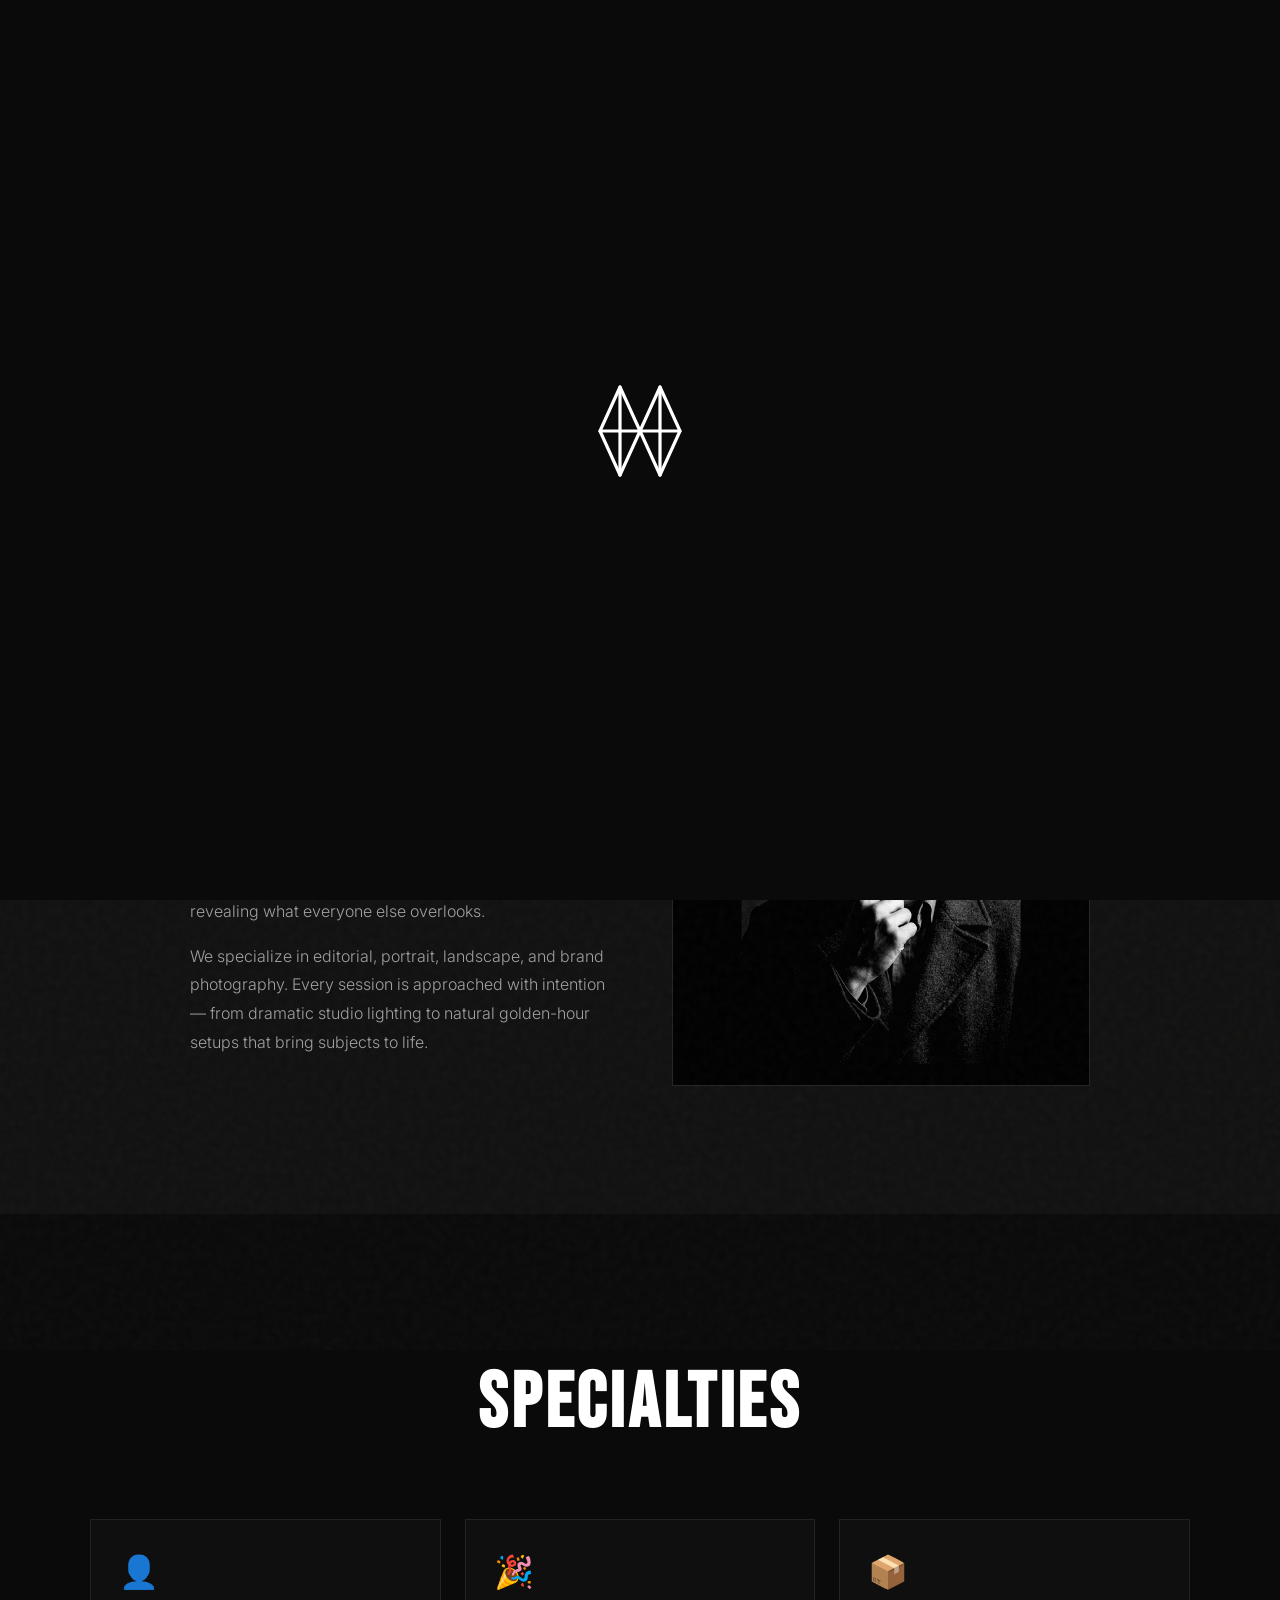
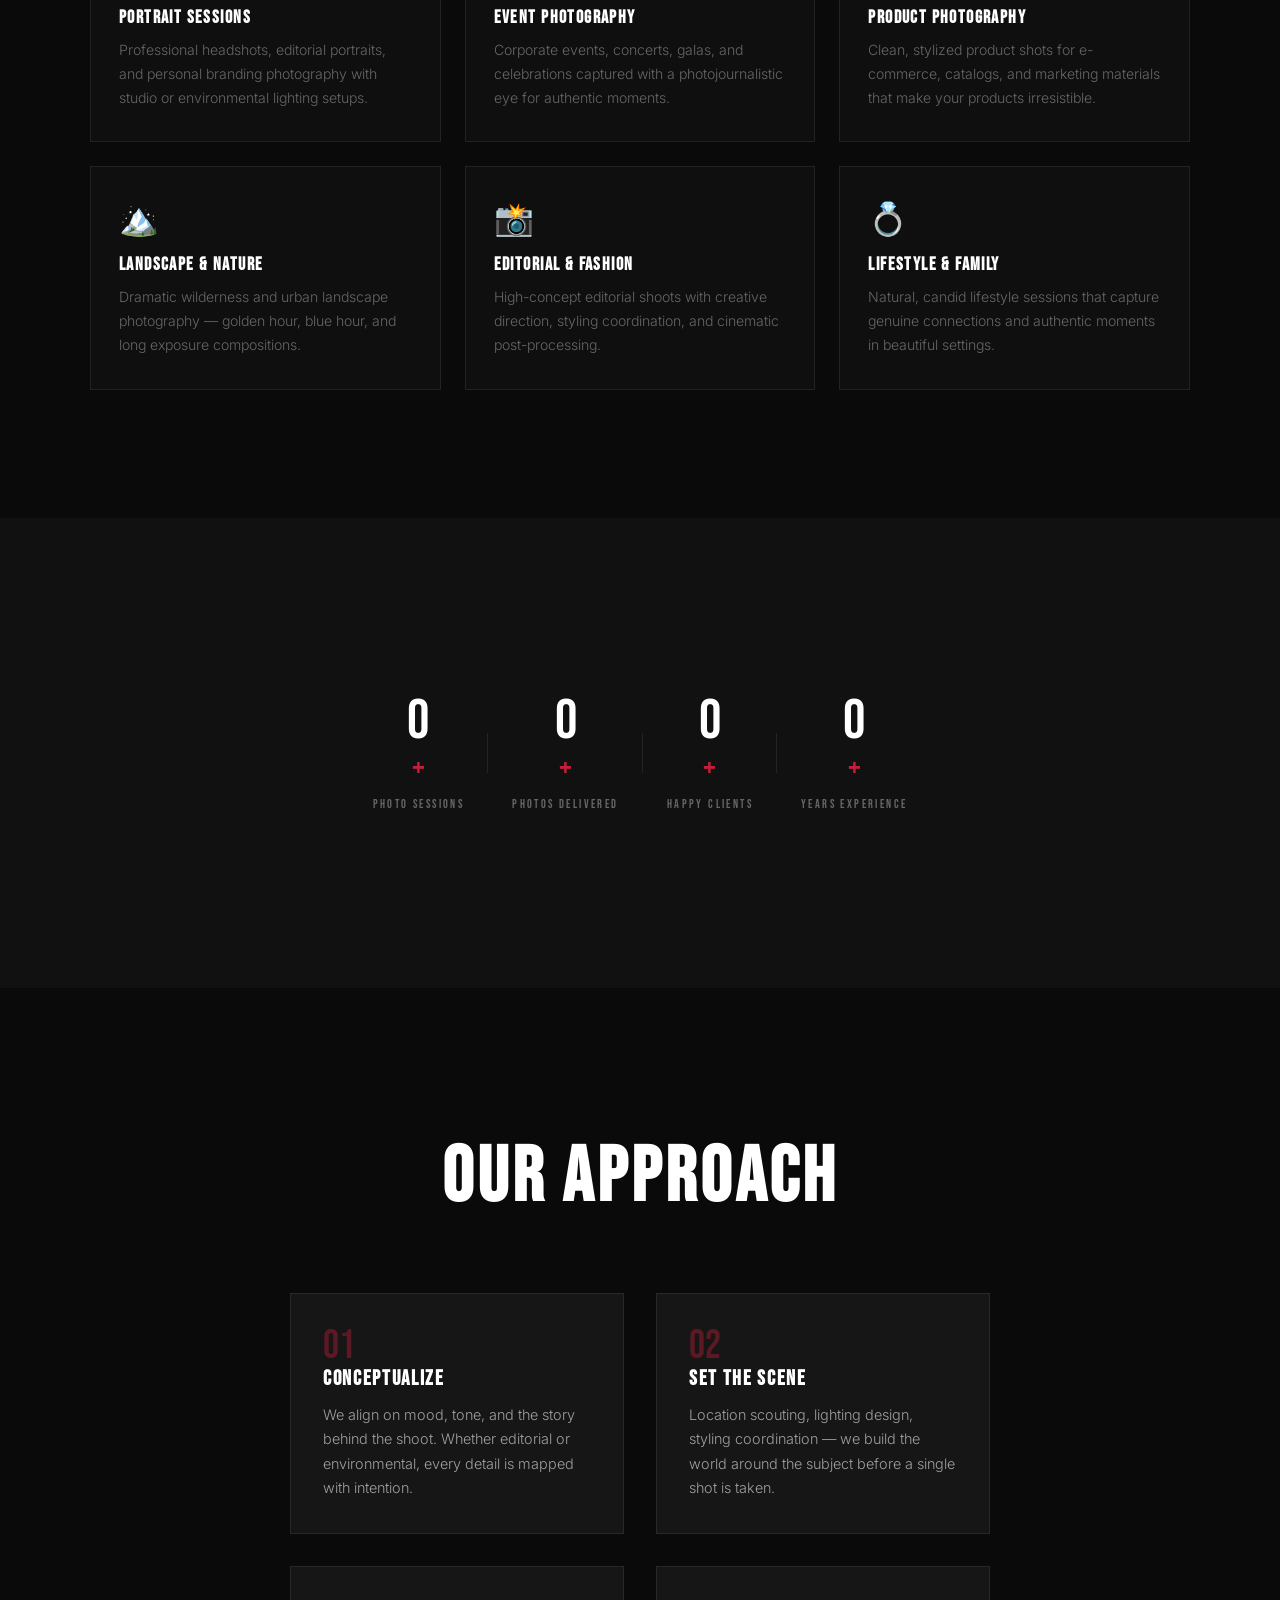
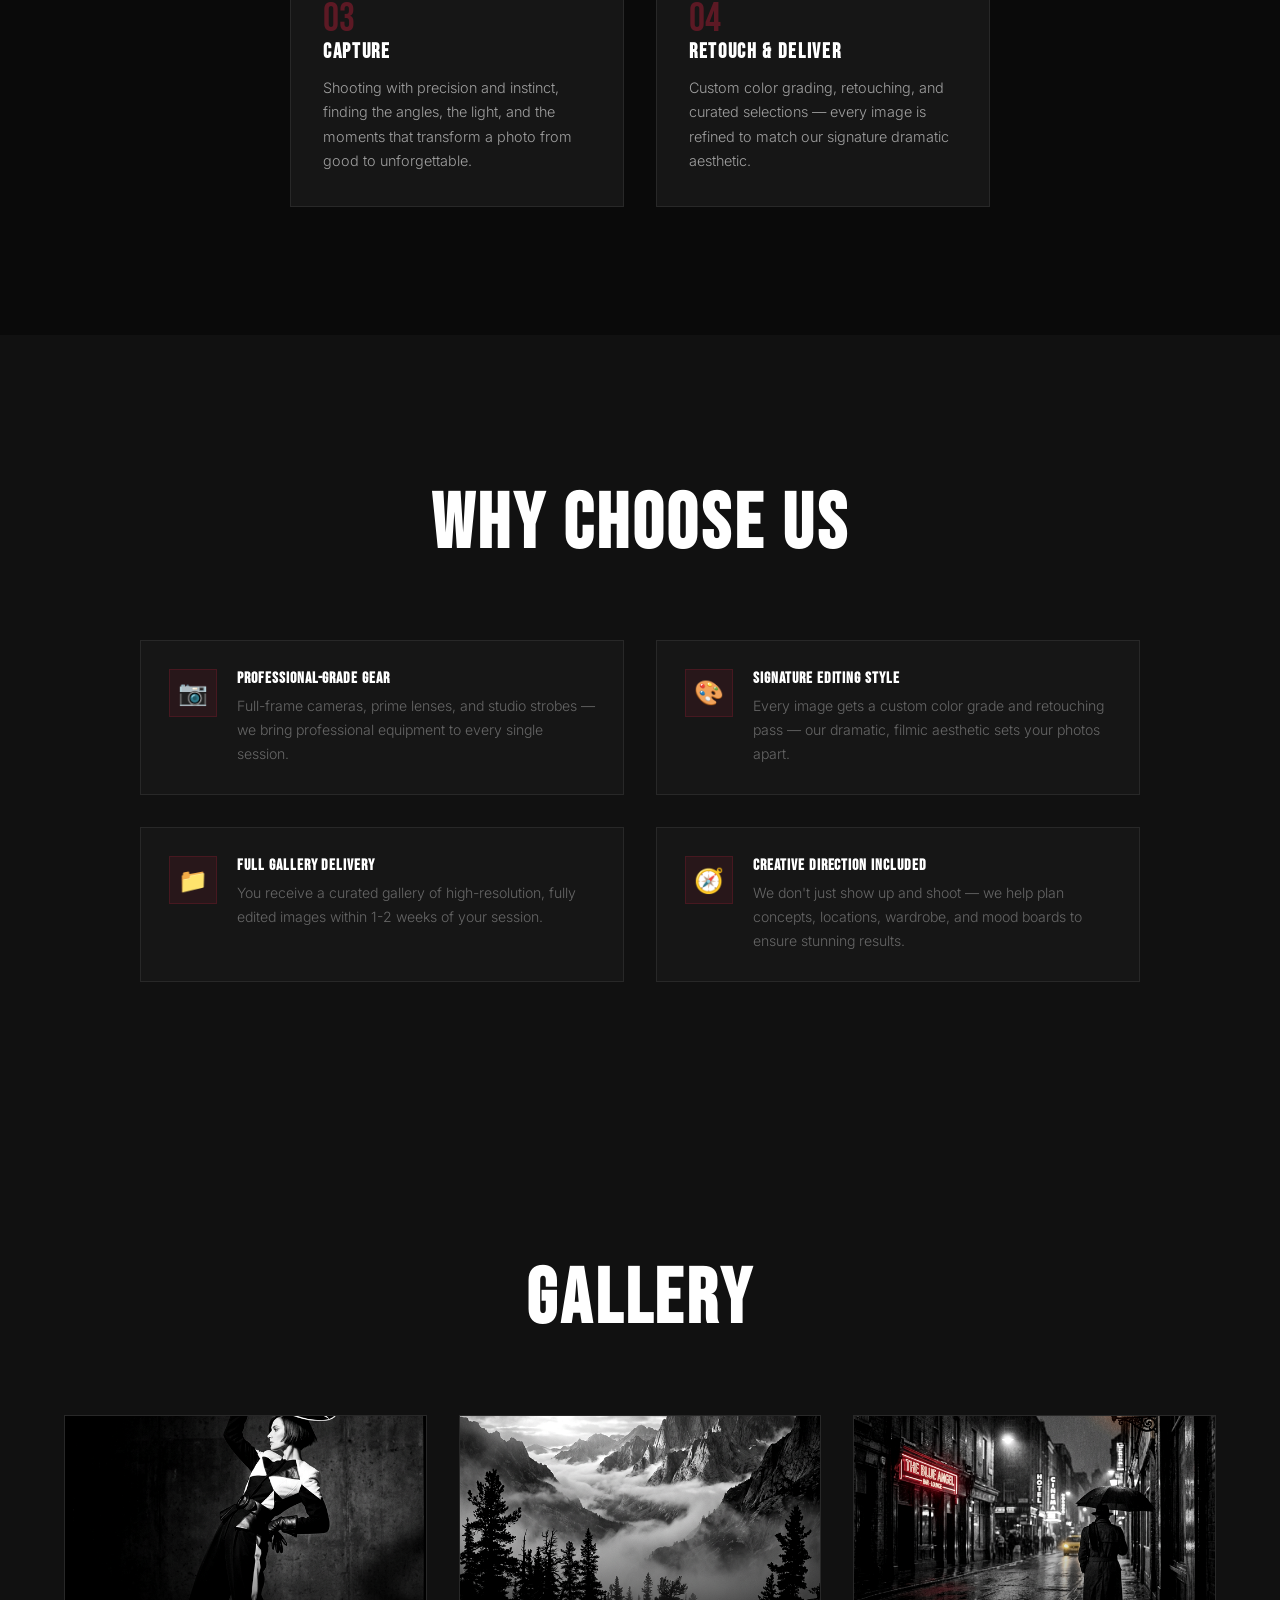
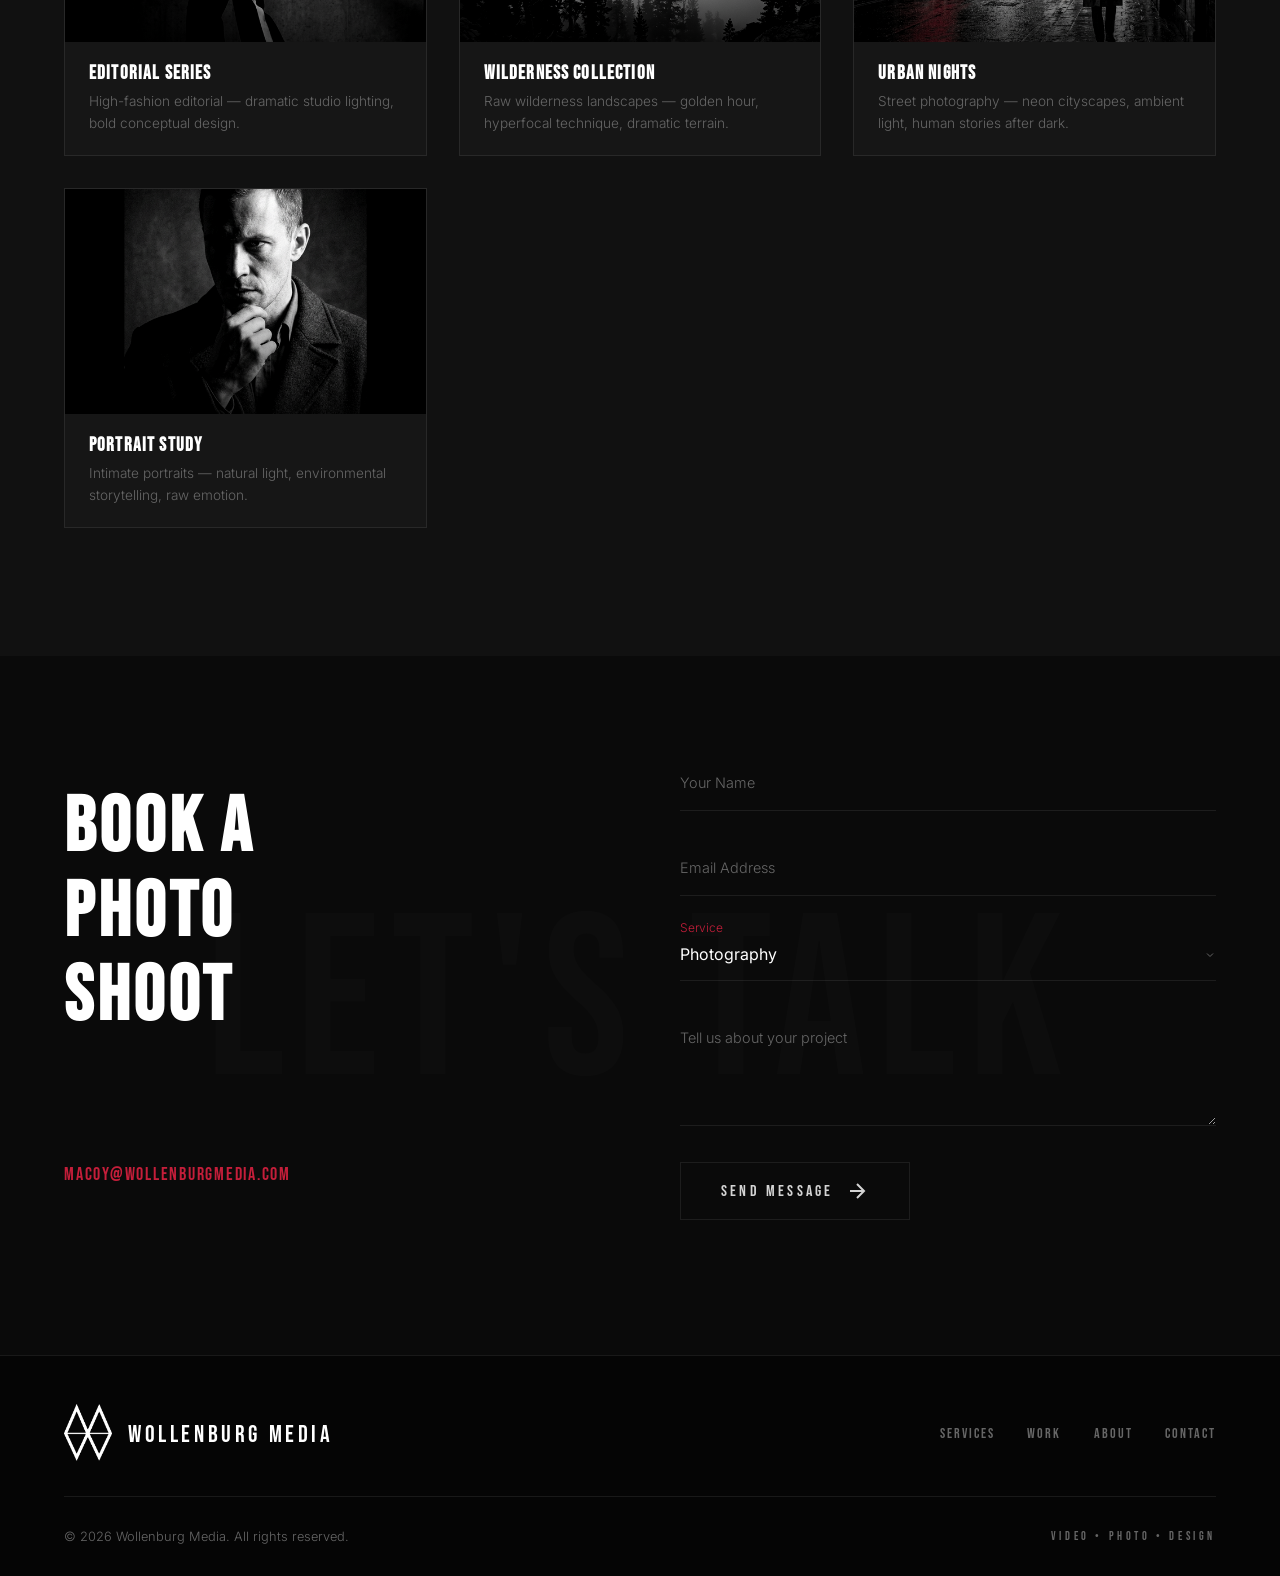
==== commit 22d49da5: "yes progress" ====
--- a/photography.html
+++ b/photography.html
@@ -105,6 +105,76 @@
         </div>
     </div>
 
+    <!-- ========== WHAT WE OFFER ========== -->
+    <div class="service-section service-section--black">
+        <div class="service-features">
+            <div class="section-header" style="text-align: center;">
+                <span class="section-label" data-reveal>What We Shoot</span>
+                <h2 class="section-title" style="font-size: clamp(2.5rem, 6vw, 5rem);">SPECIALTIES</h2>
+            </div>
+            <div class="service-features-grid">
+                <div class="service-feature-card">
+                    <span class="service-feature-icon">👤</span>
+                    <h4>PORTRAIT SESSIONS</h4>
+                    <p>Professional headshots, editorial portraits, and personal branding photography with studio or
+                        environmental lighting setups.</p>
+                </div>
+                <div class="service-feature-card">
+                    <span class="service-feature-icon">🎉</span>
+                    <h4>EVENT PHOTOGRAPHY</h4>
+                    <p>Corporate events, concerts, galas, and celebrations captured with a photojournalistic eye for
+                        authentic moments.</p>
+                </div>
+                <div class="service-feature-card">
+                    <span class="service-feature-icon">📦</span>
+                    <h4>PRODUCT PHOTOGRAPHY</h4>
+                    <p>Clean, stylized product shots for e-commerce, catalogs, and marketing materials that make your
+                        products irresistible.</p>
+                </div>
+                <div class="service-feature-card">
+                    <span class="service-feature-icon">🏔️</span>
+                    <h4>LANDSCAPE & NATURE</h4>
+                    <p>Dramatic wilderness and urban landscape photography — golden hour, blue hour, and long exposure
+                        compositions.</p>
+                </div>
+                <div class="service-feature-card">
+                    <span class="service-feature-icon">📸</span>
+                    <h4>EDITORIAL & FASHION</h4>
+                    <p>High-concept editorial shoots with creative direction, styling coordination, and cinematic
+                        post-processing.</p>
+                </div>
+                <div class="service-feature-card">
+                    <span class="service-feature-icon">💍</span>
+                    <h4>LIFESTYLE & FAMILY</h4>
+                    <p>Natural, candid lifestyle sessions that capture genuine connections and authentic moments in
+                        beautiful settings.</p>
+                </div>
+            </div>
+        </div>
+    </div>
+
+    <!-- ========== STATS BAR ========== -->
+    <div class="service-section service-section--dark">
+        <div class="service-stats-bar">
+            <div class="service-stat">
+                <span class="service-stat-number" data-count="100">0</span><span class="service-stat-suffix">+</span>
+                <span class="service-stat-label">Photo Sessions</span>
+            </div>
+            <div class="service-stat">
+                <span class="service-stat-number" data-count="25000">0</span><span class="service-stat-suffix">+</span>
+                <span class="service-stat-label">Photos Delivered</span>
+            </div>
+            <div class="service-stat">
+                <span class="service-stat-number" data-count="40">0</span><span class="service-stat-suffix">+</span>
+                <span class="service-stat-label">Happy Clients</span>
+            </div>
+            <div class="service-stat">
+                <span class="service-stat-number" data-count="5">0</span><span class="service-stat-suffix">+</span>
+                <span class="service-stat-label">Years Experience</span>
+            </div>
+        </div>
+    </div>
+
     <!-- ========== PROCESS ========== -->
     <div class="service-section service-section--black">
         <div class="service-process">
@@ -136,6 +206,50 @@
                     <h3>RETOUCH & DELIVER</h3>
                     <p>Custom color grading, retouching, and curated selections — every image is refined to match our
                         signature dramatic aesthetic.</p>
+                </div>
+            </div>
+        </div>
+    </div>
+
+    <!-- ========== WHY CHOOSE US ========== -->
+    <div class="service-section service-section--dark">
+        <div class="service-why">
+            <div class="section-header" style="text-align: center;">
+                <span class="section-label" data-reveal>The Difference</span>
+                <h2 class="section-title" style="font-size: clamp(2.5rem, 6vw, 5rem);">WHY CHOOSE US</h2>
+            </div>
+            <div class="service-why-grid">
+                <div class="service-why-item">
+                    <div class="service-why-icon">📷</div>
+                    <div>
+                        <h4>Professional-Grade Gear</h4>
+                        <p>Full-frame cameras, prime lenses, and studio strobes — we bring professional equipment to
+                            every single session.</p>
+                    </div>
+                </div>
+                <div class="service-why-item">
+                    <div class="service-why-icon">🎨</div>
+                    <div>
+                        <h4>Signature Editing Style</h4>
+                        <p>Every image gets a custom color grade and retouching pass — our dramatic, filmic aesthetic
+                            sets your photos apart.</p>
+                    </div>
+                </div>
+                <div class="service-why-item">
+                    <div class="service-why-icon">📁</div>
+                    <div>
+                        <h4>Full Gallery Delivery</h4>
+                        <p>You receive a curated gallery of high-resolution, fully edited images within 1-2 weeks of
+                            your session.</p>
+                    </div>
+                </div>
+                <div class="service-why-item">
+                    <div class="service-why-icon">🧭</div>
+                    <div>
+                        <h4>Creative Direction Included</h4>
+                        <p>We don't just show up and shoot — we help plan concepts, locations, wardrobe, and mood boards
+                            to ensure stunning results.</p>
+                    </div>
                 </div>
             </div>
         </div>
--- a/styles.css
+++ b/styles.css
@@ -1540,6 +1540,257 @@
 }
 
 /* ======================================================
+   NAVIGATION PRELOADER — Instant feedback on click
+   ====================================================== */
+.nav-preloader {
+    position: fixed;
+    inset: 0;
+    z-index: 99999;
+    background: var(--black);
+    display: flex;
+    align-items: center;
+    justify-content: center;
+    opacity: 0;
+    pointer-events: none;
+    transition: none;
+}
+
+.nav-preloader.active {
+    opacity: 1;
+    pointer-events: auto;
+}
+
+.nav-preloader-inner {
+    display: flex;
+    flex-direction: column;
+    align-items: center;
+    gap: 1.5rem;
+}
+
+.nav-preloader-logo {
+    width: clamp(60px, 10vw, 90px);
+    height: auto;
+    overflow: visible;
+}
+
+.nav-preloader-text {
+    font-family: var(--font-heading);
+    font-size: clamp(1rem, 3vw, 1.5rem);
+    letter-spacing: 0.4em;
+    text-transform: uppercase;
+    color: var(--pure-white);
+    opacity: 0;
+    transform: translateY(10px);
+}
+
+/* ======================================================
+   SERVICE FEATURES GRID — "What We Offer" cards
+   ====================================================== */
+.service-features {
+    max-width: 1100px;
+    margin: 0 auto;
+}
+
+.service-features-grid {
+    display: grid;
+    grid-template-columns: repeat(3, 1fr);
+    gap: 1.5rem;
+    margin-top: 3rem;
+}
+
+.service-feature-card {
+    padding: 2rem 1.75rem;
+    background: rgba(255, 255, 255, 0.02);
+    border: 1px solid var(--border);
+    position: relative;
+    overflow: hidden;
+    transition: border-color 0.4s, transform 0.5s var(--ease), box-shadow 0.4s;
+}
+
+.service-feature-card::before {
+    content: '';
+    position: absolute;
+    inset: 0;
+    background: linear-gradient(135deg, rgba(196, 30, 58, 0.08) 0%, transparent 60%);
+    opacity: 0;
+    transition: opacity 0.5s;
+}
+
+.service-feature-card:hover {
+    border-color: var(--accent-medium);
+    transform: translateY(-6px);
+    box-shadow: 0 20px 50px rgba(0, 0, 0, 0.4);
+}
+
+.service-feature-card:hover::before {
+    opacity: 1;
+}
+
+.service-feature-icon {
+    font-size: 2rem;
+    margin-bottom: 1rem;
+    display: block;
+    position: relative;
+    z-index: 1;
+}
+
+.service-feature-card h4 {
+    font-family: var(--font-heading);
+    font-size: 1.1rem;
+    letter-spacing: 0.08em;
+    color: var(--pure-white);
+    margin-bottom: 0.6rem;
+    position: relative;
+    z-index: 1;
+}
+
+.service-feature-card p {
+    font-size: 0.88rem;
+    line-height: 1.7;
+    color: var(--muted);
+    position: relative;
+    z-index: 1;
+}
+
+/* ======================================================
+   SERVICE STATS BAR — Animated numbers
+   ====================================================== */
+.service-stats-bar {
+    display: flex;
+    justify-content: center;
+    gap: 3rem;
+    padding: 3rem 2rem;
+    max-width: 900px;
+    margin: 0 auto;
+    flex-wrap: wrap;
+}
+
+.service-stat {
+    text-align: center;
+    position: relative;
+}
+
+.service-stat::after {
+    content: '';
+    position: absolute;
+    right: -1.5rem;
+    top: 50%;
+    transform: translateY(-50%);
+    width: 1px;
+    height: 40px;
+    background: var(--border);
+}
+
+.service-stat:last-child::after {
+    display: none;
+}
+
+.service-stat-number {
+    font-family: var(--font-display);
+    font-size: clamp(2.5rem, 5vw, 3.5rem);
+    color: var(--pure-white);
+    line-height: 1;
+    display: block;
+}
+
+.service-stat-suffix {
+    font-family: var(--font-display);
+    font-size: clamp(1.5rem, 3vw, 2rem);
+    color: var(--accent);
+}
+
+.service-stat-label {
+    font-family: var(--font-heading);
+    font-size: 0.75rem;
+    letter-spacing: 0.2em;
+    text-transform: uppercase;
+    color: var(--muted);
+    margin-top: 0.5rem;
+    display: block;
+}
+
+/* ======================================================
+   SERVICE WHY CHOOSE US — Highlight features
+   ====================================================== */
+.service-why {
+    max-width: 1000px;
+    margin: 0 auto;
+}
+
+.service-why-grid {
+    display: grid;
+    grid-template-columns: repeat(2, 1fr);
+    gap: 2rem;
+    margin-top: 3rem;
+}
+
+.service-why-item {
+    display: flex;
+    align-items: flex-start;
+    gap: 1.25rem;
+    padding: 1.75rem;
+    border: 1px solid var(--border);
+    background: var(--card);
+    transition: border-color 0.4s, transform 0.4s var(--ease);
+}
+
+.service-why-item:hover {
+    border-color: var(--accent-medium);
+    transform: translateY(-3px);
+}
+
+.service-why-icon {
+    font-size: 1.5rem;
+    flex-shrink: 0;
+    width: 48px;
+    height: 48px;
+    display: flex;
+    align-items: center;
+    justify-content: center;
+    background: rgba(196, 30, 58, 0.1);
+    border: 1px solid rgba(196, 30, 58, 0.2);
+}
+
+.service-why-item h4 {
+    font-family: var(--font-heading);
+    font-size: 1rem;
+    letter-spacing: 0.06em;
+    color: var(--pure-white);
+    margin-bottom: 0.4rem;
+}
+
+.service-why-item p {
+    font-size: 0.88rem;
+    line-height: 1.7;
+    color: var(--muted);
+}
+
+/* Responsive for new service sections */
+@media (max-width: 768px) {
+    .service-features-grid {
+        grid-template-columns: 1fr;
+    }
+
+    .service-stats-bar {
+        gap: 2rem;
+    }
+
+    .service-stat::after {
+        display: none;
+    }
+
+    .service-why-grid {
+        grid-template-columns: 1fr;
+    }
+}
+
+@media (max-width: 1024px) {
+    .service-features-grid {
+        grid-template-columns: repeat(2, 1fr);
+    }
+}
+
+/* ======================================================
    SERVICE PAGES — Shared Styles
    ====================================================== */
 .service-page-hero {
@@ -1657,9 +1908,12 @@
 
 .process-grid {
     display: grid;
-    grid-template-columns: repeat(auto-fit, minmax(250px, 1fr));
+    grid-template-columns: repeat(2, 1fr);
     gap: 2rem;
     margin-top: 3rem;
+    max-width: 700px;
+    margin-left: auto;
+    margin-right: auto;
 }
 
 .process-step {
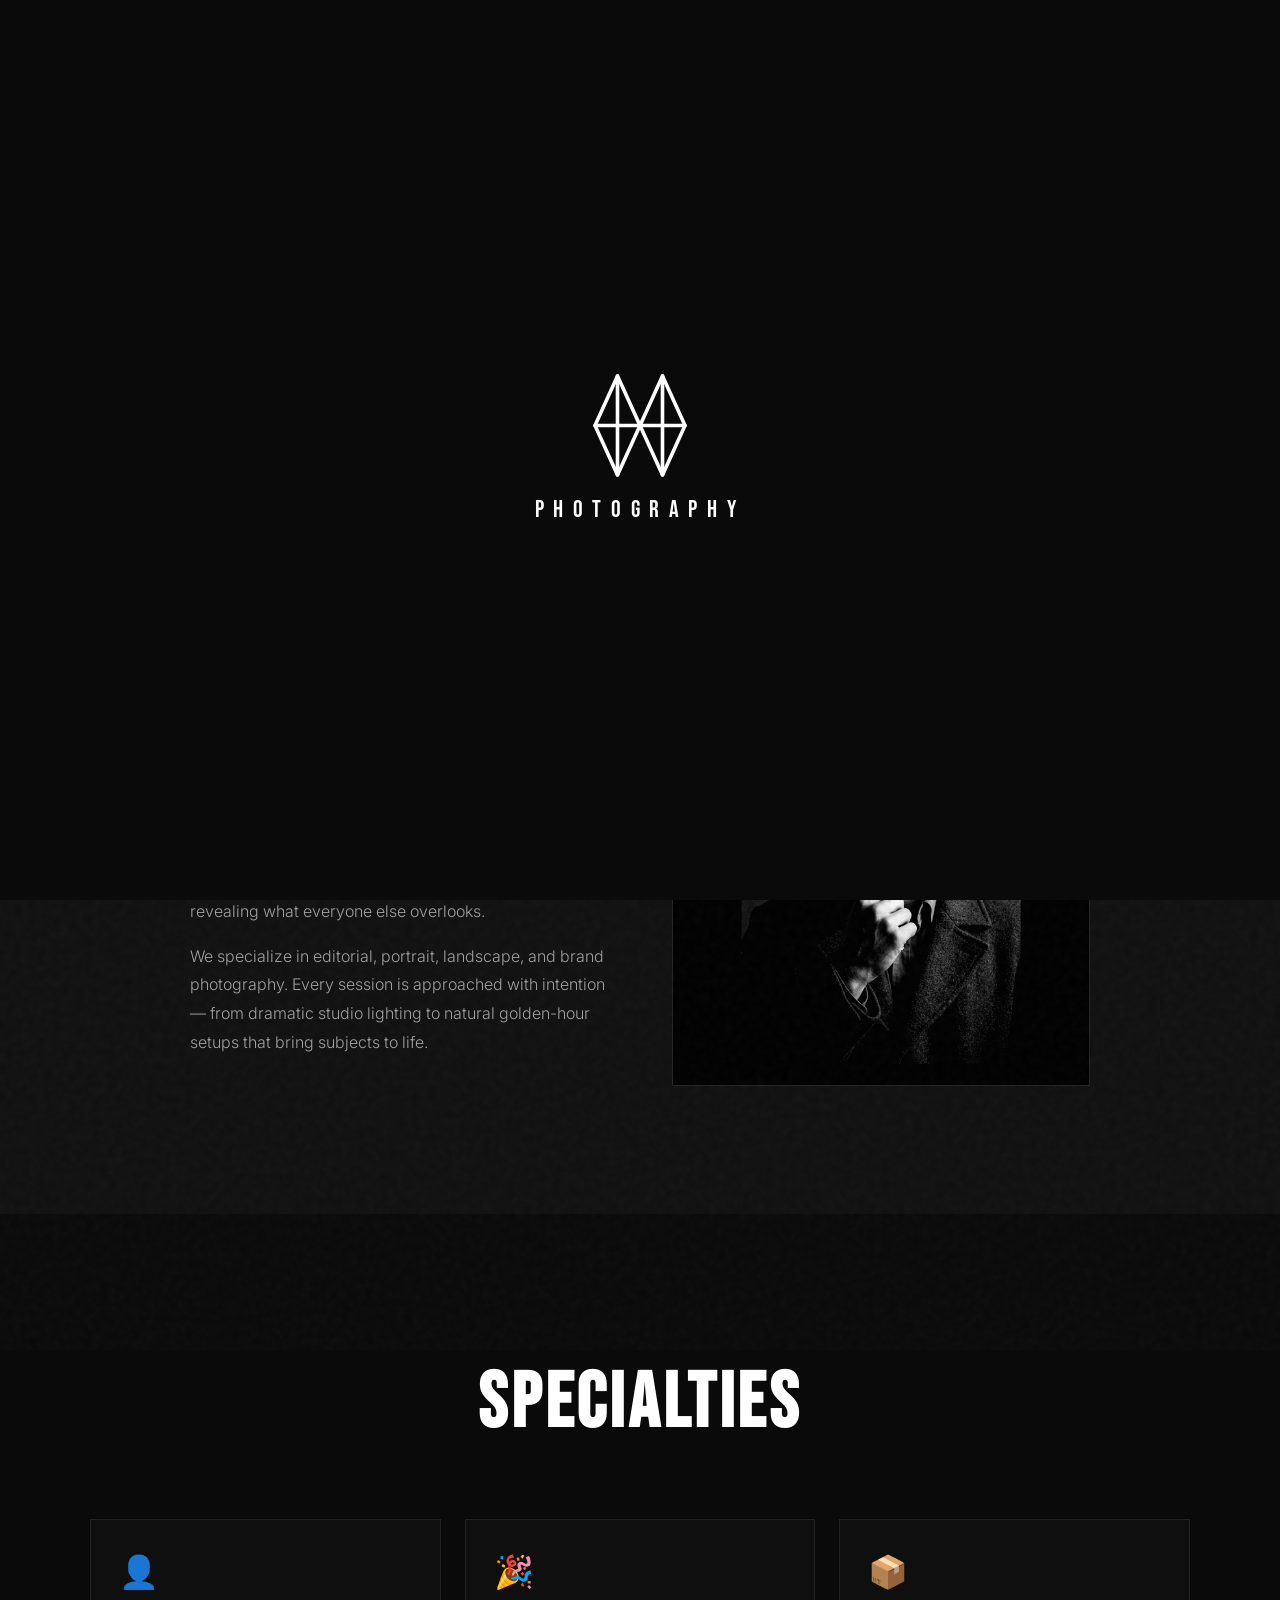
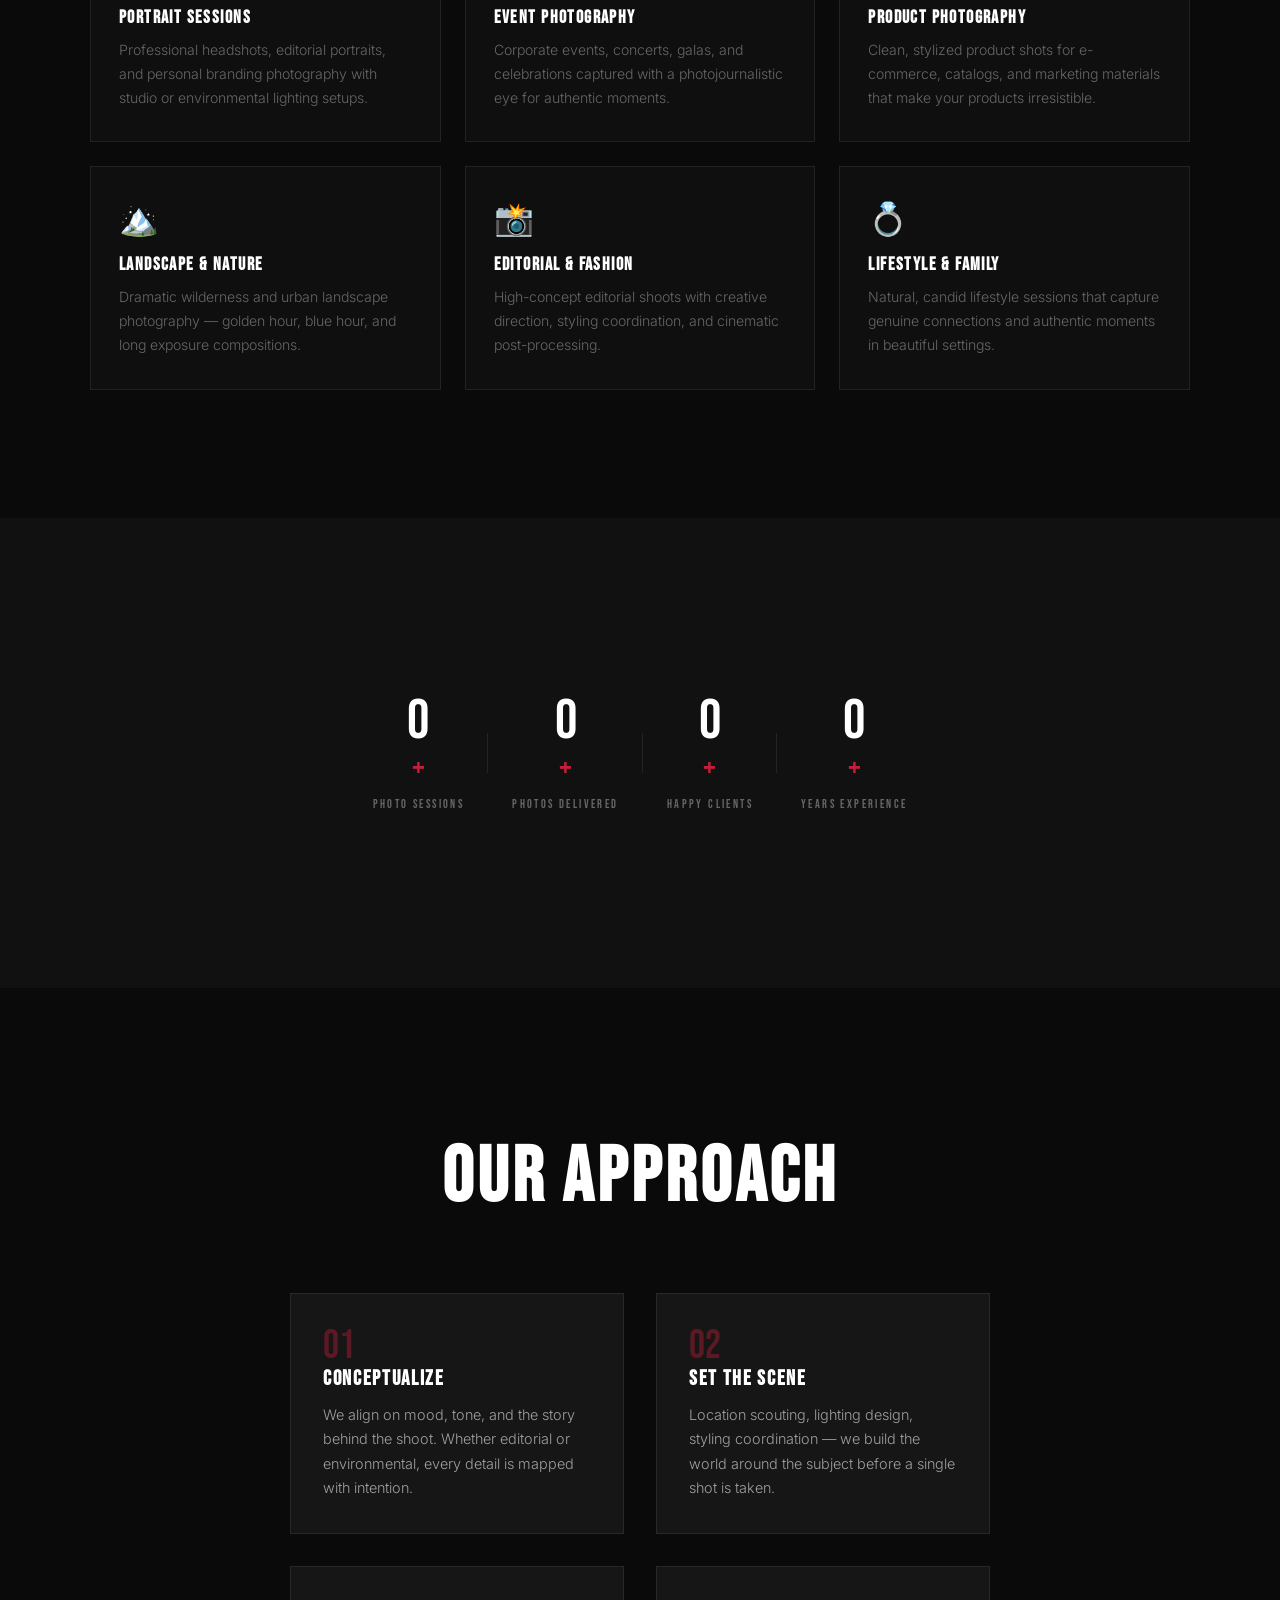
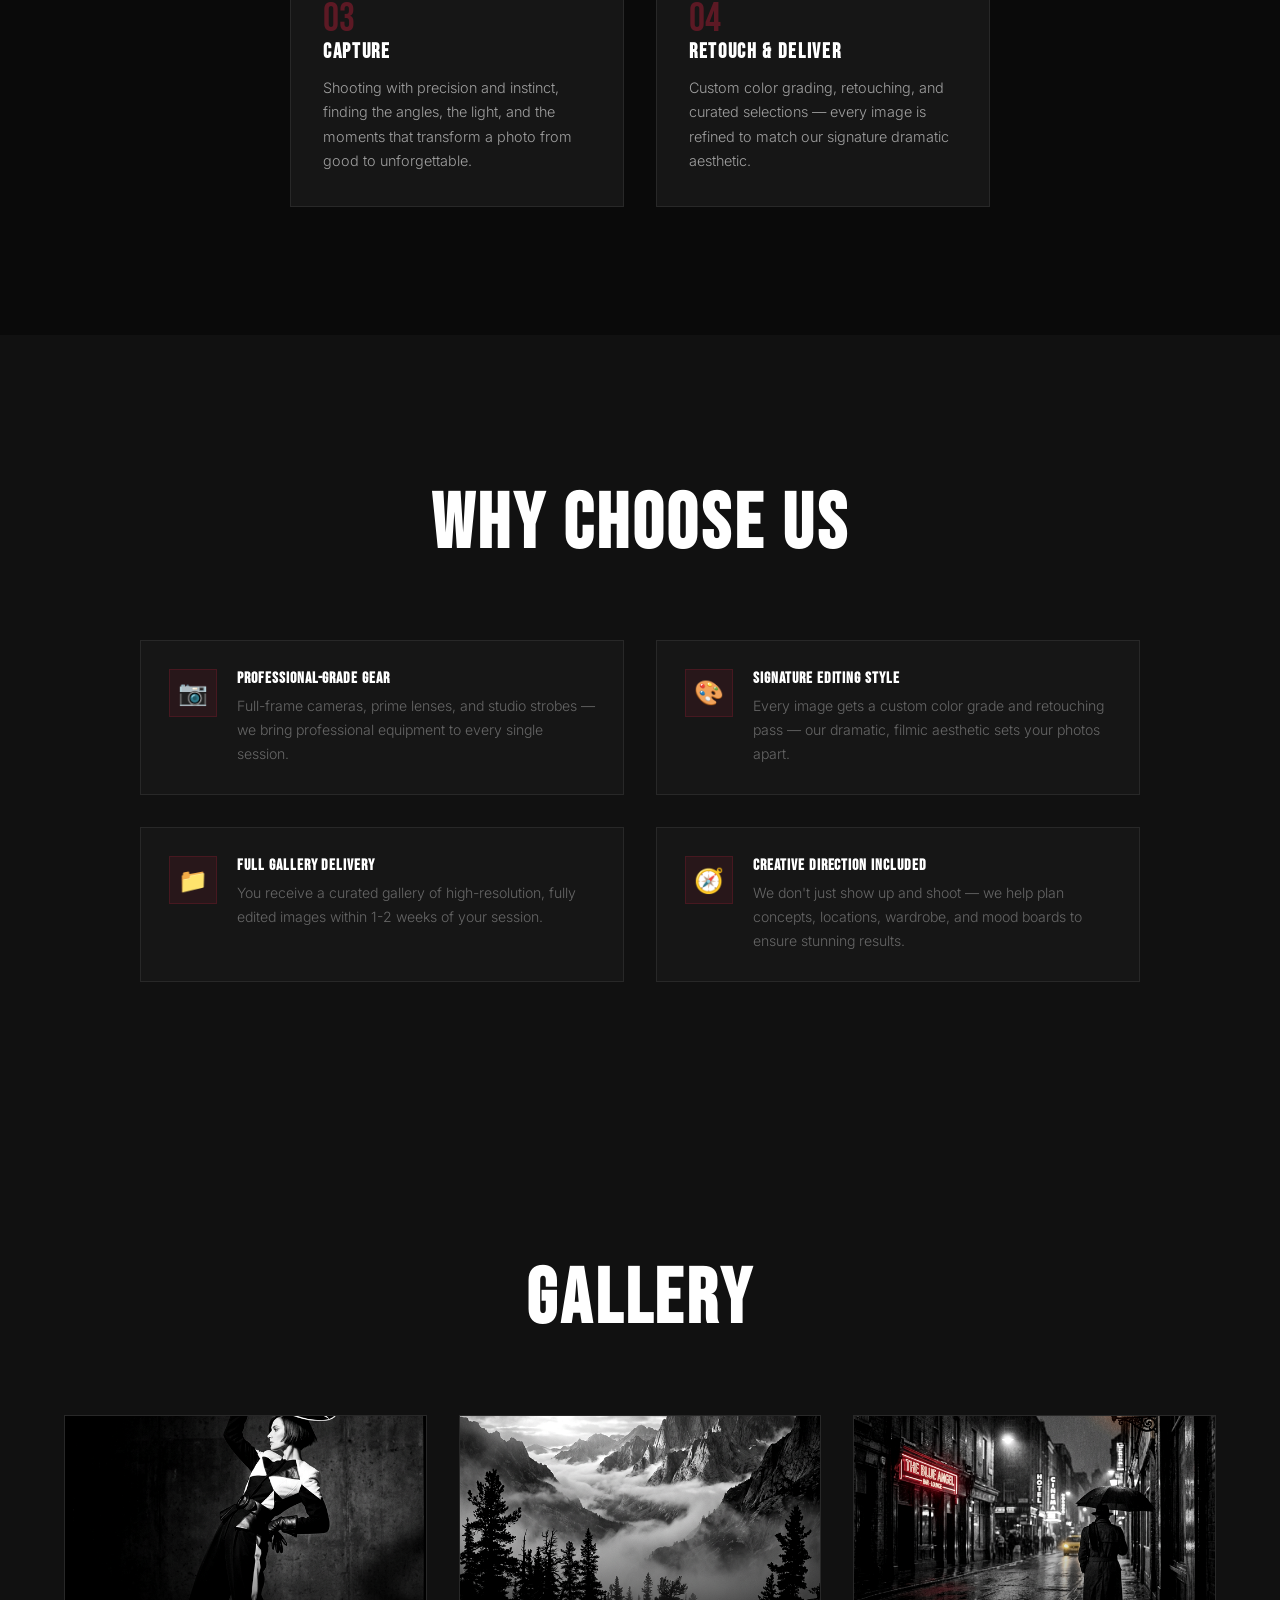
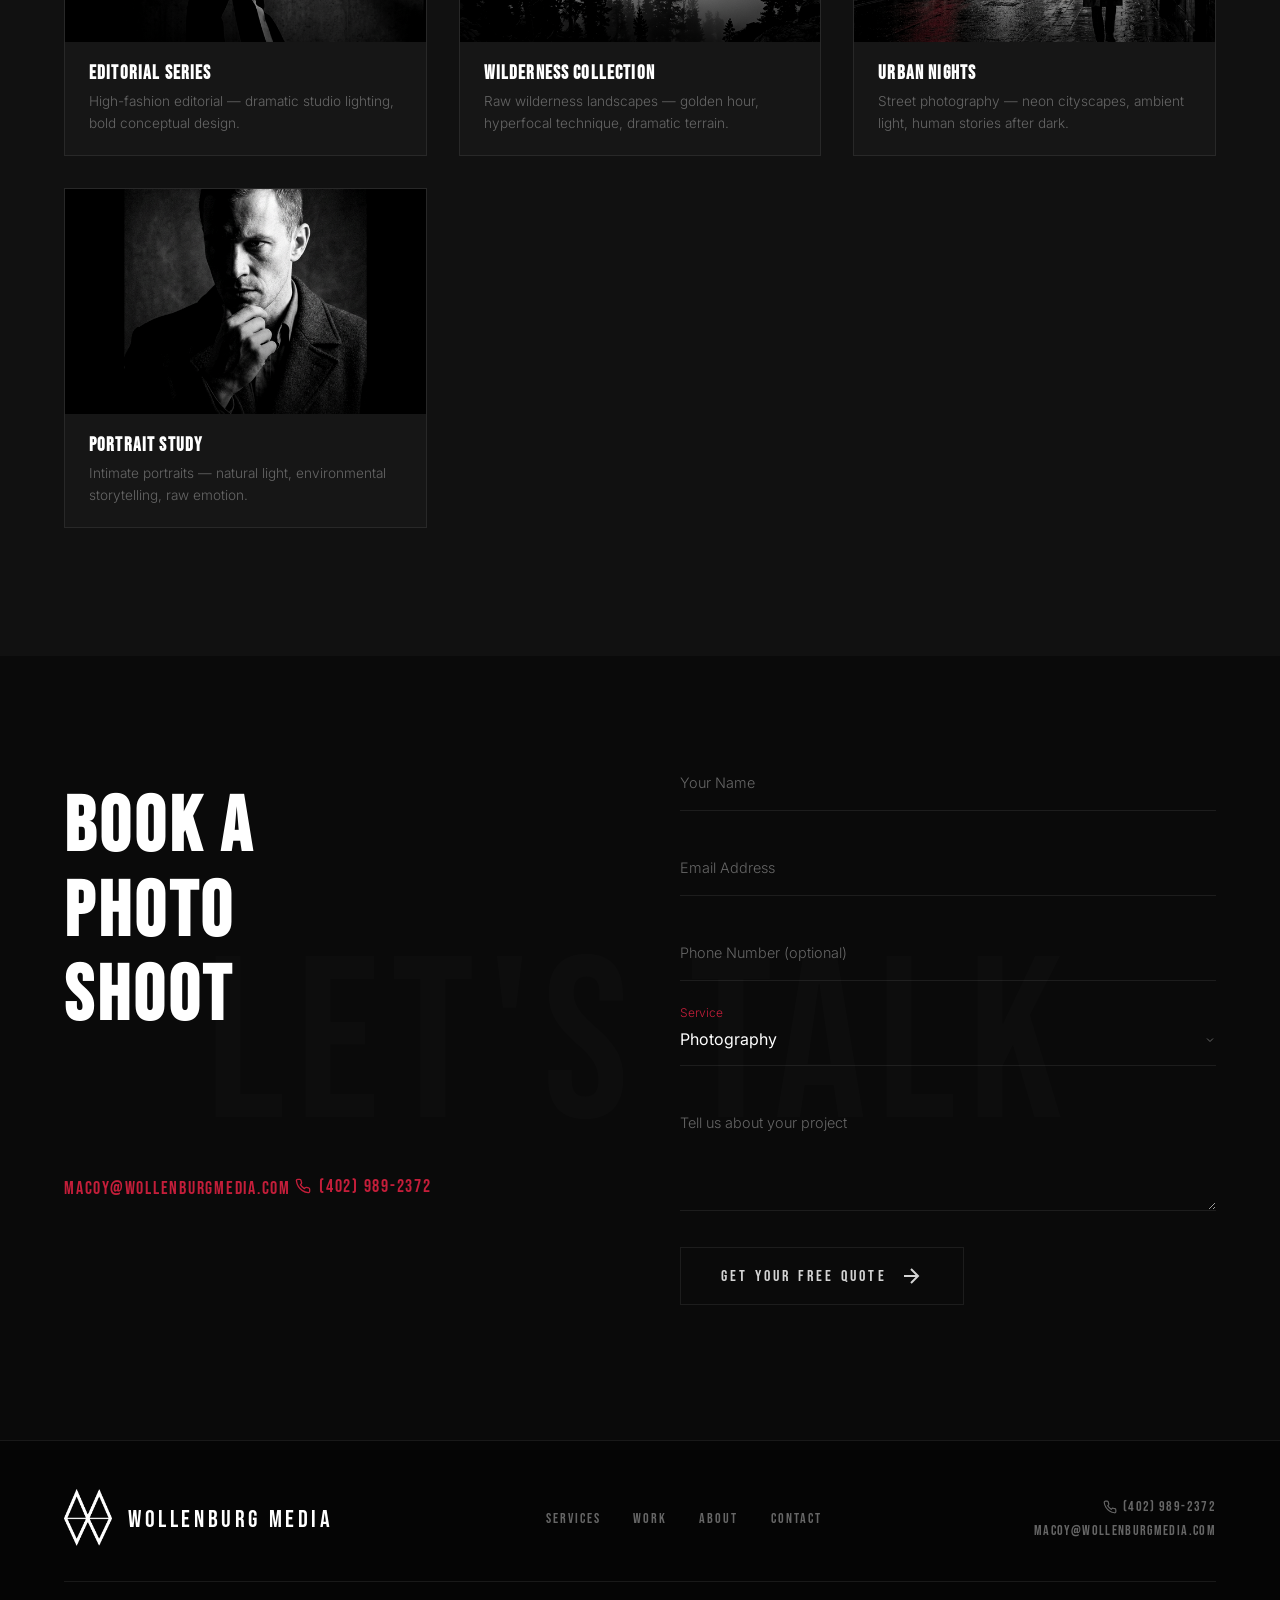
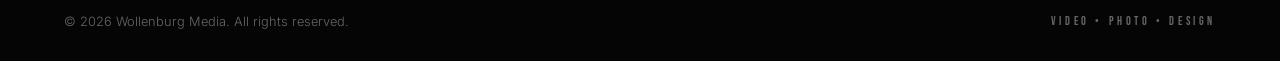
==== commit c49e552c: "test" ====
--- a/photography.html
+++ b/photography.html
@@ -4,9 +4,19 @@
 <head>
     <meta charset="UTF-8">
     <meta name="viewport" content="width=device-width, initial-scale=1.0">
-    <title>Photography — Wollenburg Media</title>
+    <title>Professional Photography Services | Wollenburg Media Nebraska</title>
     <meta name="description"
-        content="Professional photography services by Wollenburg Media. Editorial, portrait, landscape, and event photography with dramatic lighting and bold composition.">
+        content="Professional photography in Nebraska — portraits, events, products, editorial, and landscape photography with dramatic lighting and bold composition. Book your session today.">
+    <meta name="robots" content="index, follow">
+    <meta name="theme-color" content="#C41E3A">
+    <link rel="canonical" href="https://wollenburgmedia.com/photography.html">
+    <link rel="icon" type="image/svg+xml" href="favicon.svg">
+    <link rel="icon" type="image/png" sizes="32x32" href="favicon-32x32.png">
+    <link rel="apple-touch-icon" sizes="180x180" href="apple-touch-icon.png">
+    <meta property="og:title" content="Professional Photography | Wollenburg Media">
+    <meta property="og:description" content="Portraits, events, products — bold photography that makes your brand unforgettable.">
+    <meta property="og:image" content="https://wollenburgmedia.com/images/photography.png">
+    <meta property="og:url" content="https://wollenburgmedia.com/photography.html">
 
     <!-- Fonts -->
     <link rel="preconnect" href="https://fonts.googleapis.com">
@@ -323,12 +333,15 @@
         <div class="contact-bg-text" aria-hidden="true">LET'S TALK</div>
         <div class="contact-layout">
             <div class="contact-text-col">
-                <span class="section-label">Get In Touch</span>
+                <span class="section-label">Start Your Project</span>
                 <h2 class="section-title" style="font-size: clamp(2.5rem, 6vw, 5rem);">BOOK A<br>PHOTO<br>SHOOT</h2>
-                <p class="contact-lead">Ready to create images that stop the scroll? Let's plan a shoot that brings
-                    your vision to life.</p>
+                <p class="contact-lead">Ready to create images that make your brand unforgettable? Let's plan your session — free consultation, no strings attached.</p>
                 <div class="contact-details">
                     <a href="mailto:macoy@wollenburgmedia.com" class="contact-link">macoy@wollenburgmedia.com</a>
+                    <a href="tel:+14029892372" class="contact-link contact-phone">
+                        <svg width="16" height="16" viewBox="0 0 24 24" fill="none" stroke="currentColor" stroke-width="2" stroke-linecap="round" stroke-linejoin="round"><path d="M22 16.92v3a2 2 0 0 1-2.18 2 19.79 19.79 0 0 1-8.63-3.07 19.5 19.5 0 0 1-6-6 19.79 19.79 0 0 1-3.07-8.67A2 2 0 0 1 4.11 2h3a2 2 0 0 1 2 1.72 12.84 12.84 0 0 0 .7 2.81 2 2 0 0 1-.45 2.11L8.09 9.91a16 16 0 0 0 6 6l1.27-1.27a2 2 0 0 1 2.11-.45 12.84 12.84 0 0 0 2.81.7A2 2 0 0 1 22 16.92z"/></svg>
+                        (402) 989-2372
+                    </a>
                 </div>
             </div>
             <div class="contact-form-col">
@@ -341,6 +354,11 @@
                     <div class="form-group">
                         <input type="email" id="form-email" name="email" required placeholder=" " autocomplete="email">
                         <label for="form-email">Email Address</label>
+                        <div class="form-line"></div>
+                    </div>
+                    <div class="form-group">
+                        <input type="tel" id="form-phone" name="phone" placeholder=" " autocomplete="tel">
+                        <label for="form-phone">Phone Number (optional)</label>
                         <div class="form-line"></div>
                     </div>
                     <div class="form-group form-group-select">
@@ -366,7 +384,7 @@
                         <div class="form-line"></div>
                     </div>
                     <button type="submit" class="form-submit" id="form-submit">
-                        <span>Send Message</span>
+                        <span>Get Your Free Quote</span>
                         <svg width="24" height="24" viewBox="0 0 24 24" fill="none" stroke="currentColor"
                             stroke-width="2">
                             <path d="M5 12h14M12 5l7 7-7 7" />
@@ -391,6 +409,13 @@
                 <a href="index.html#work">Work</a>
                 <a href="index.html#about">About</a>
                 <a href="index.html#contact">Contact</a>
+            </div>
+            <div class="footer-contact-info">
+                <a href="tel:+14029892372" class="footer-phone">
+                    <svg width="14" height="14" viewBox="0 0 24 24" fill="none" stroke="currentColor" stroke-width="2" stroke-linecap="round" stroke-linejoin="round"><path d="M22 16.92v3a2 2 0 0 1-2.18 2 19.79 19.79 0 0 1-8.63-3.07 19.5 19.5 0 0 1-6-6 19.79 19.79 0 0 1-3.07-8.67A2 2 0 0 1 4.11 2h3a2 2 0 0 1 2 1.72 12.84 12.84 0 0 0 .7 2.81 2 2 0 0 1-.45 2.11L8.09 9.91a16 16 0 0 0 6 6l1.27-1.27a2 2 0 0 1 2.11-.45 12.84 12.84 0 0 0 2.81.7A2 2 0 0 1 22 16.92z"/></svg>
+                    (402) 989-2372
+                </a>
+                <a href="mailto:macoy@wollenburgmedia.com" class="footer-email">macoy@wollenburgmedia.com</a>
             </div>
         </div>
         <div class="footer-bottom">
--- a/styles.css
+++ b/styles.css
@@ -694,6 +694,38 @@
     transition: transform 0.3s var(--ease);
 }
 
+/* Hero CTA Group — dual buttons */
+.hero-cta-group {
+    display: flex;
+    gap: 1.25rem;
+    align-items: center;
+    flex-wrap: wrap;
+    opacity: 0;
+    transform: translateY(30px);
+}
+
+.hero-cta-group .hero-cta {
+    opacity: 1;
+    transform: none;
+}
+
+/* Filled accent variant */
+.hero-cta--filled {
+    background: var(--accent);
+    border-color: var(--accent);
+    color: var(--pure-white);
+}
+
+.hero-cta--filled::before {
+    background: var(--pure-white);
+}
+
+.hero-cta--filled:hover {
+    border-color: var(--pure-white);
+    color: var(--deep);
+    background: transparent;
+}
+
 .scroll-indicator {
     position: absolute;
     bottom: 2rem;
@@ -1463,18 +1495,18 @@
 }
 
 .subpage-preloader-logo {
-    width: clamp(50px, 10vw, 80px);
+    width: clamp(60px, 10vw, 90px);
     height: auto;
     overflow: visible;
 }
 
 .subpage-preloader-text {
     font-family: var(--font-heading);
-    font-size: clamp(0.8rem, 2vw, 1rem);
+    font-size: clamp(1rem, 3vw, 1.5rem);
     letter-spacing: 0.4em;
-    color: var(--accent);
-    opacity: 0;
-    transform: translateY(10px);
+    color: var(--pure-white);
+    opacity: 1;
+    transform: none;
 }
 
 /* ======================================================
@@ -1579,8 +1611,8 @@
     letter-spacing: 0.4em;
     text-transform: uppercase;
     color: var(--pure-white);
-    opacity: 0;
-    transform: translateY(10px);
+    opacity: 1;
+    transform: none;
 }
 
 /* ======================================================
@@ -2605,6 +2637,47 @@
 
 .form-submit:hover svg {
     transform: translateX(4px);
+}
+
+/* Contact phone link */
+.contact-phone {
+    display: inline-flex;
+    align-items: center;
+    gap: 0.5rem;
+    margin-top: 0.75rem;
+}
+
+.contact-phone svg {
+    flex-shrink: 0;
+}
+
+/* Footer contact info */
+.footer-contact-info {
+    display: flex;
+    flex-direction: column;
+    gap: 0.5rem;
+    align-items: flex-end;
+}
+
+.footer-phone,
+.footer-email {
+    font-family: var(--font-heading);
+    font-size: 0.85rem;
+    letter-spacing: 0.1em;
+    color: var(--muted);
+    display: inline-flex;
+    align-items: center;
+    gap: 0.4rem;
+    transition: color 0.3s;
+}
+
+.footer-phone:hover,
+.footer-email:hover {
+    color: var(--accent);
+}
+
+.footer-phone svg {
+    flex-shrink: 0;
 }
 
 /* ======================================================
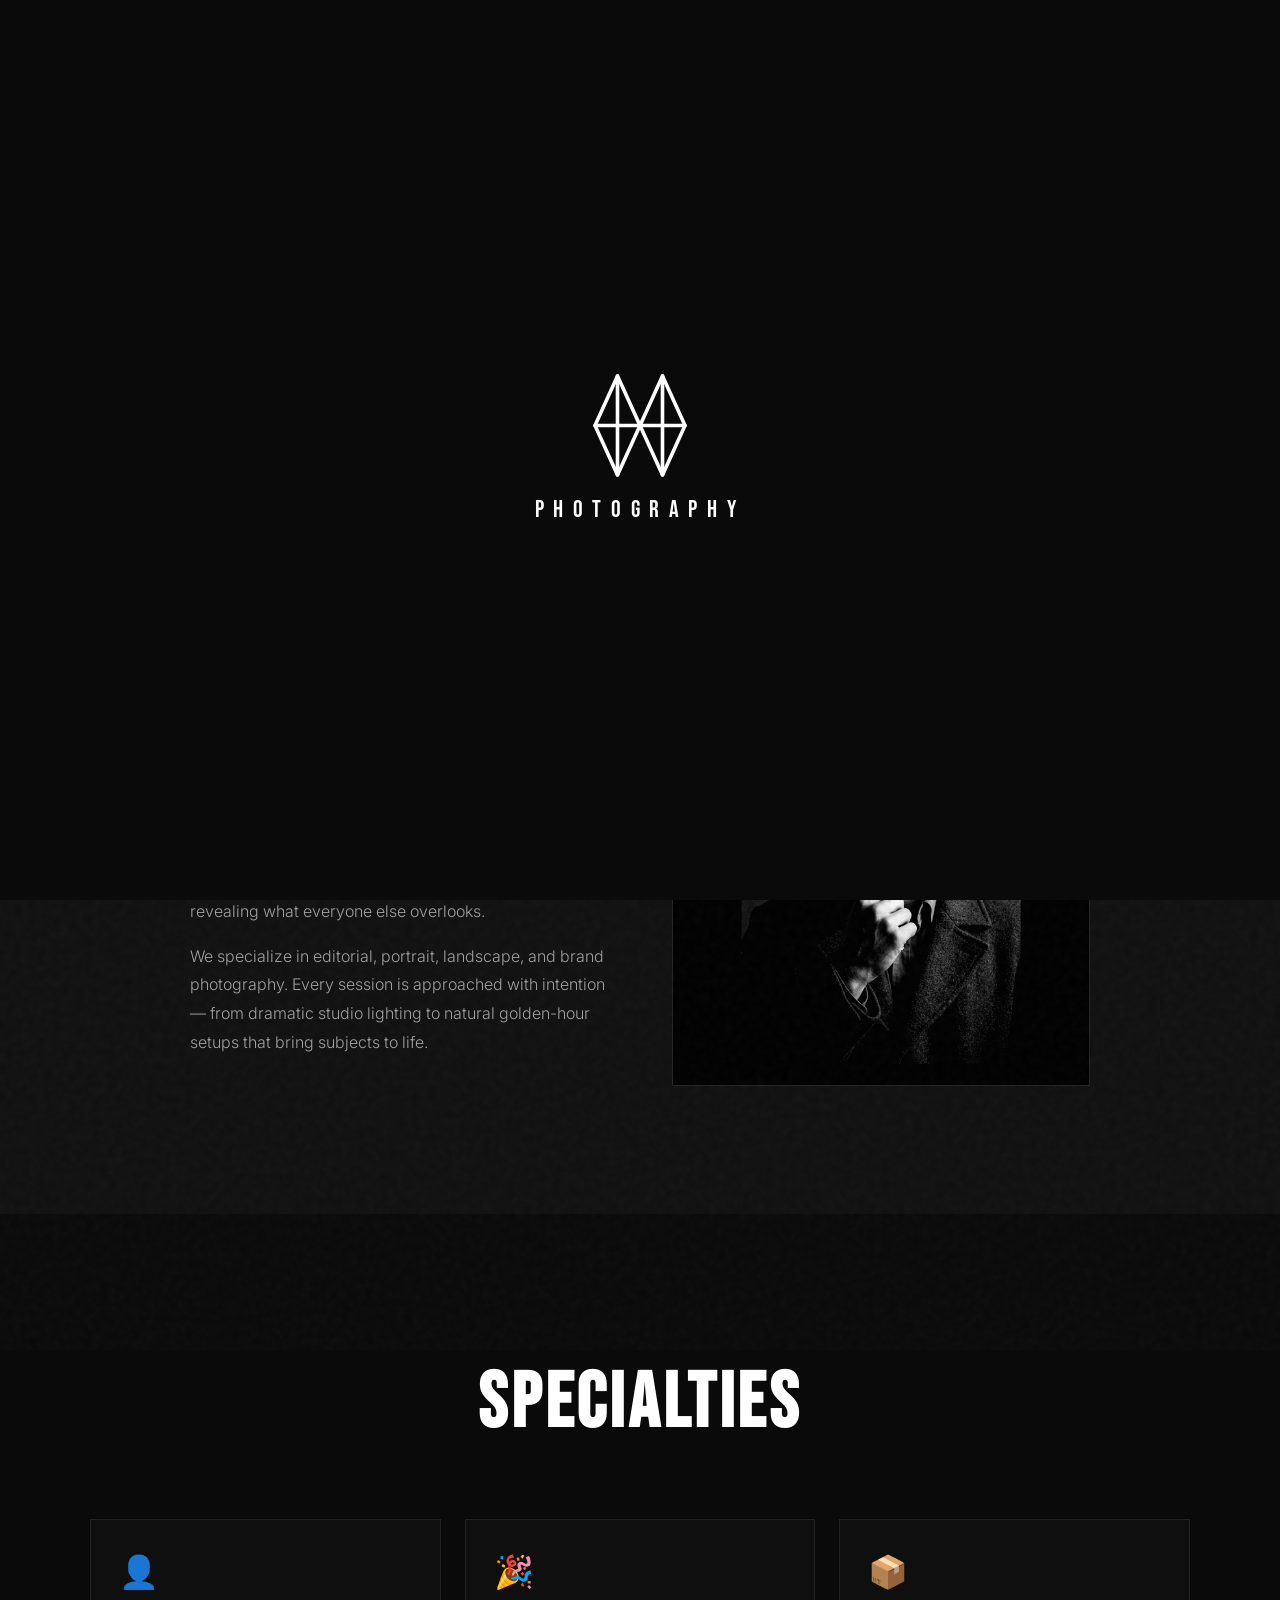
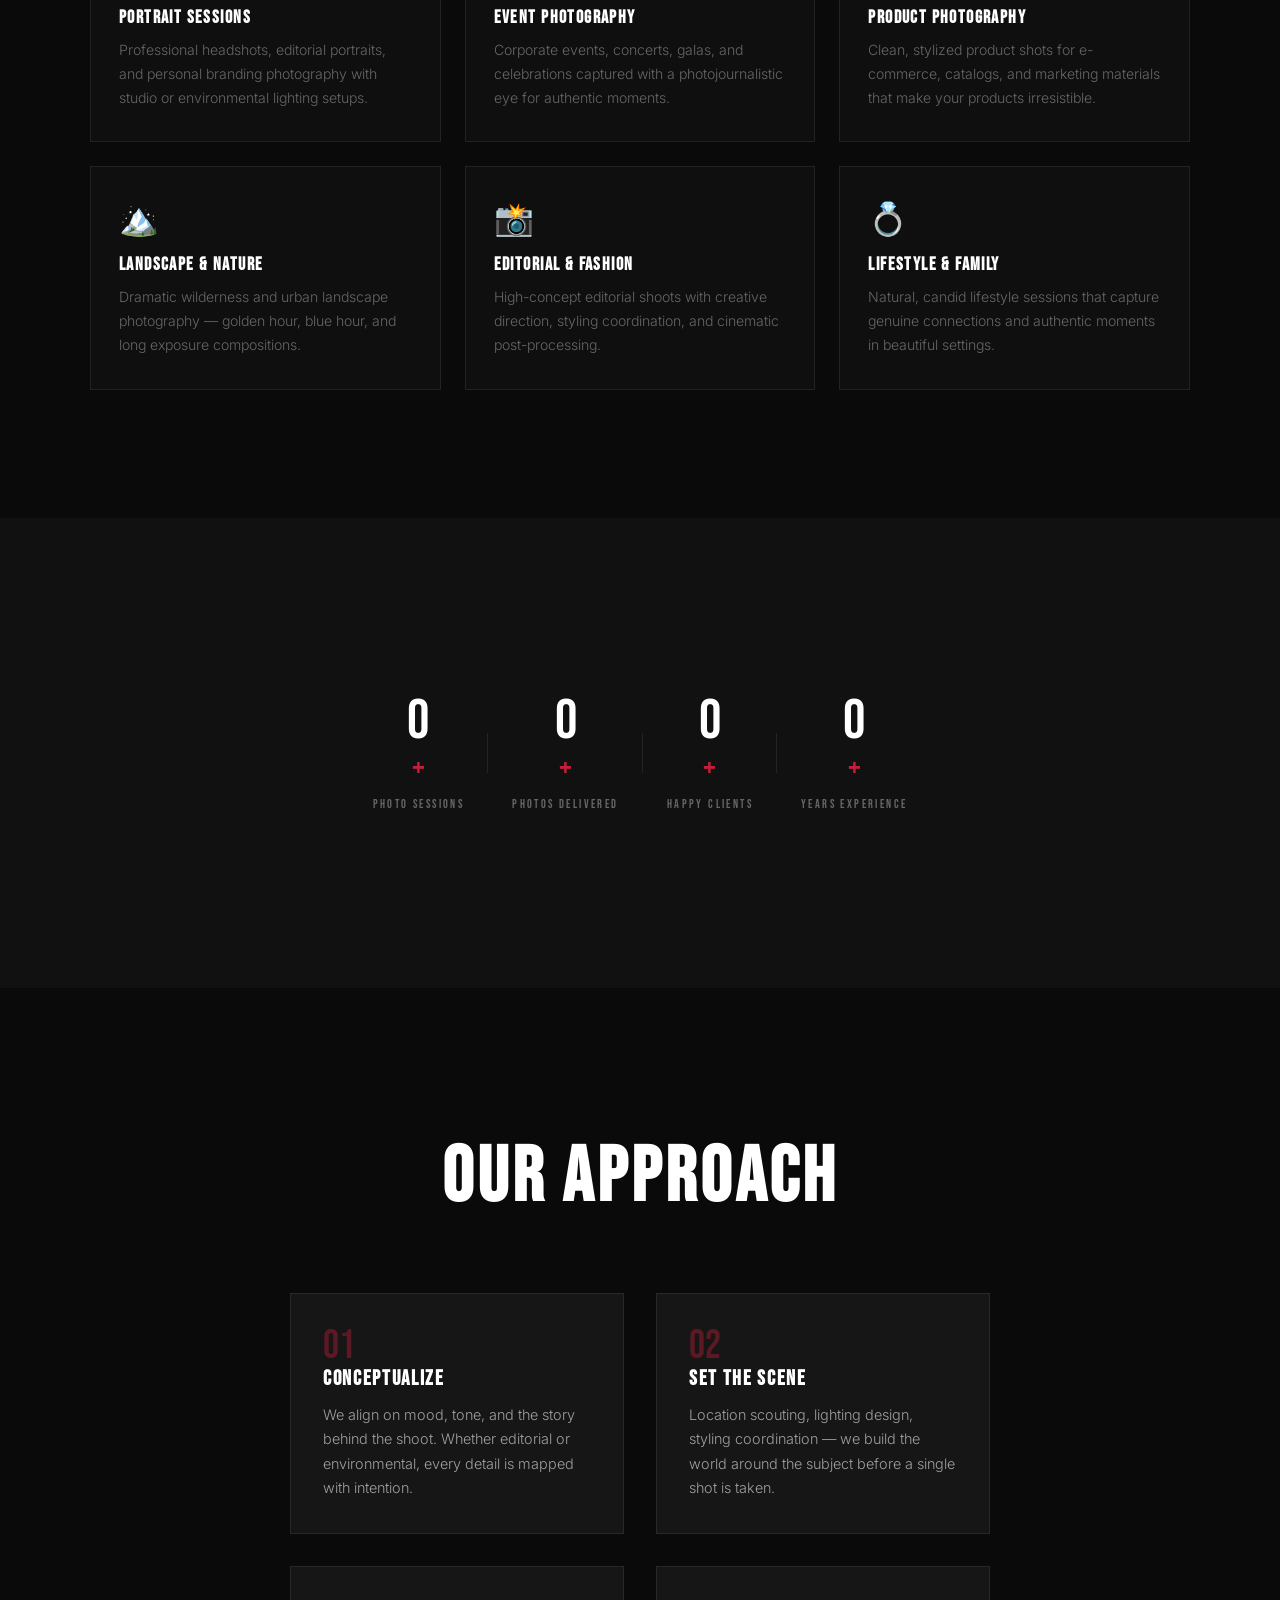
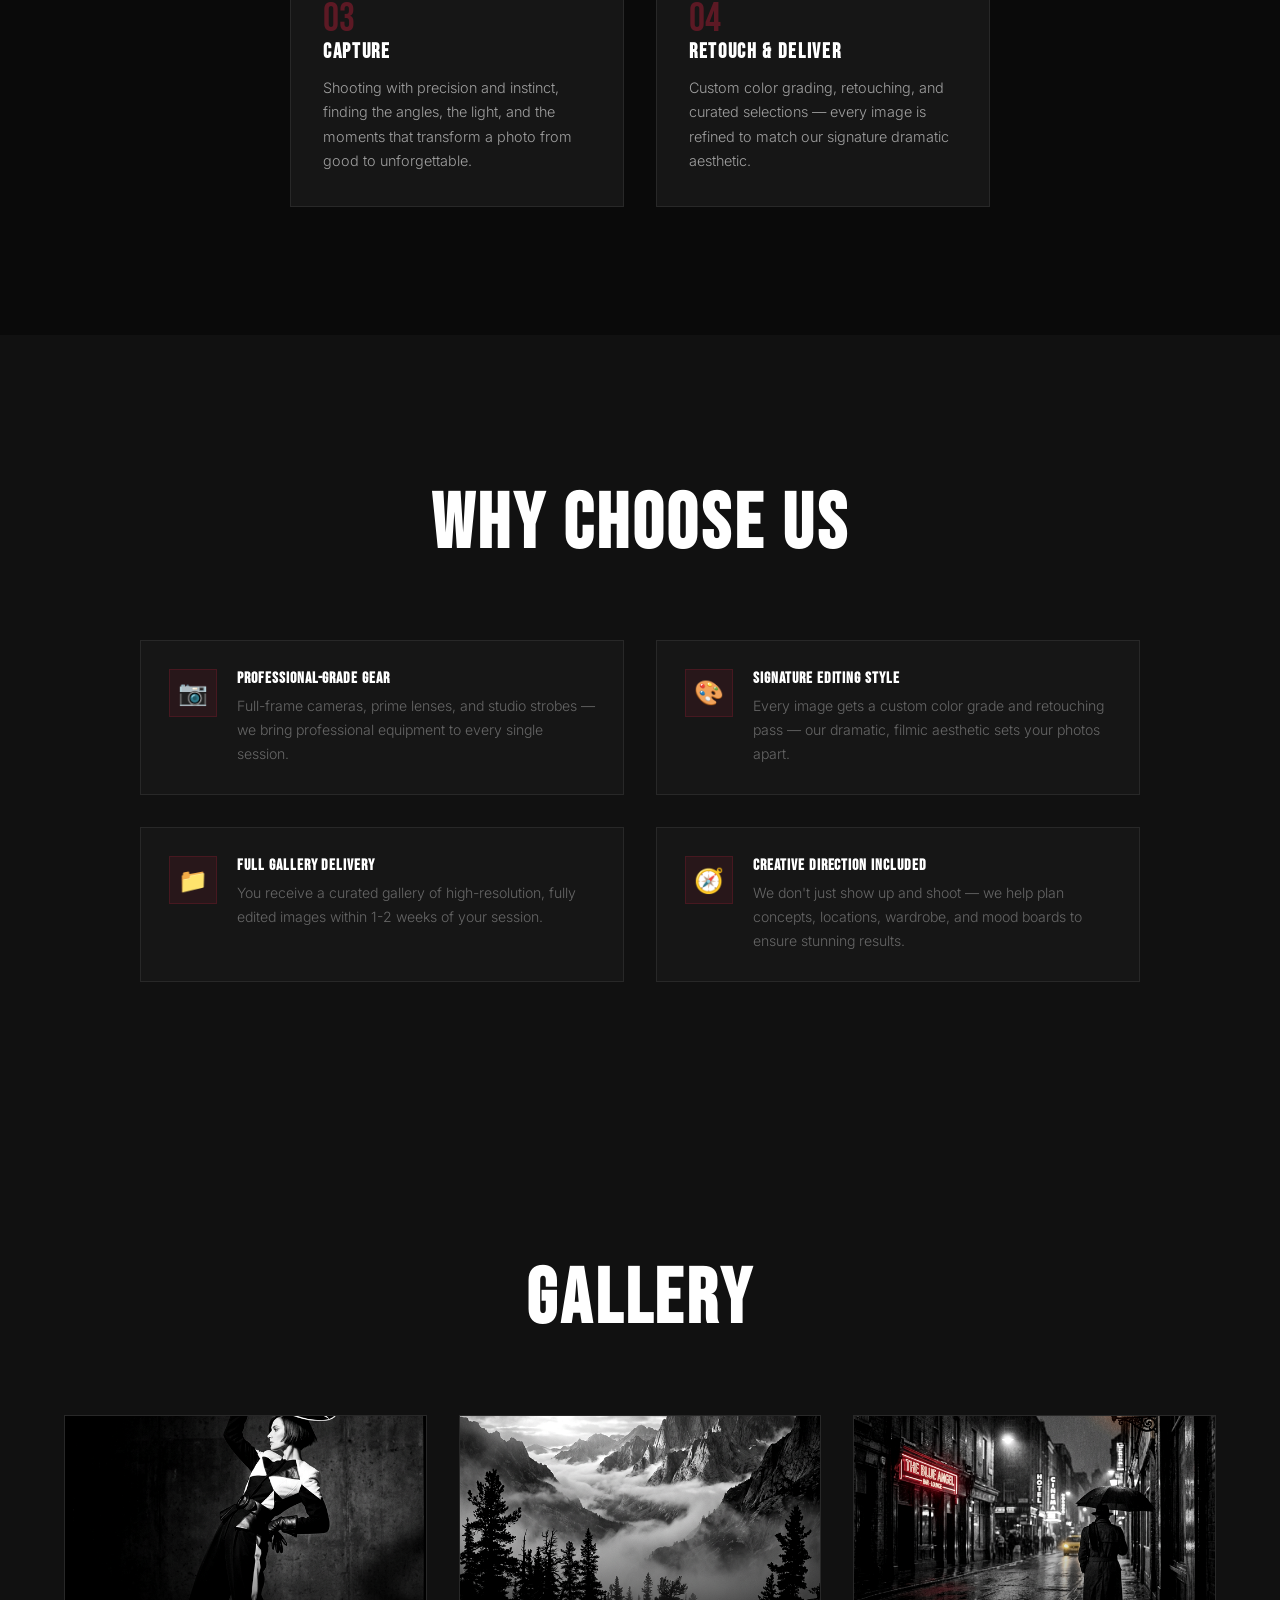
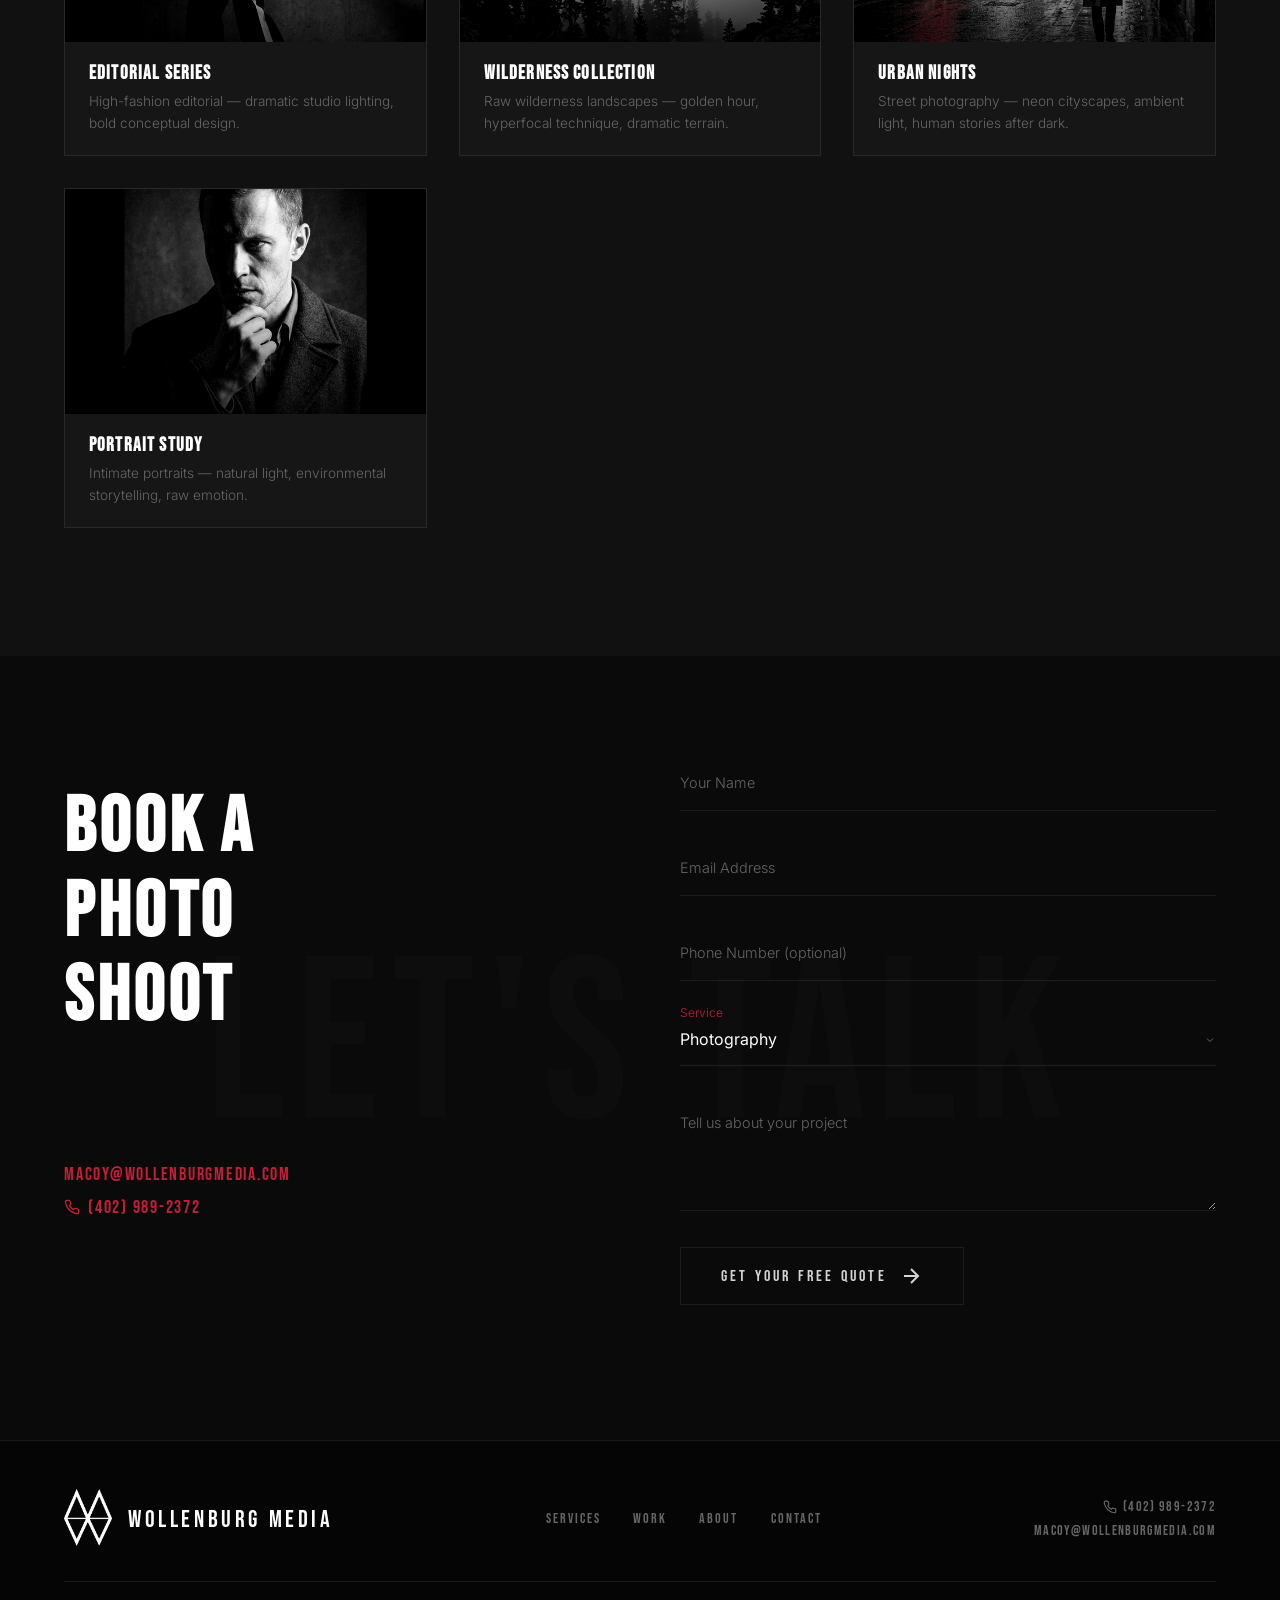
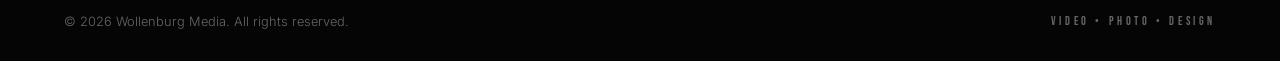
==== commit a5aba6da: "test" ====
--- a/photography.html
+++ b/photography.html
@@ -14,7 +14,8 @@
     <link rel="icon" type="image/png" sizes="32x32" href="favicon-32x32.png">
     <link rel="apple-touch-icon" sizes="180x180" href="apple-touch-icon.png">
     <meta property="og:title" content="Professional Photography | Wollenburg Media">
-    <meta property="og:description" content="Portraits, events, products — bold photography that makes your brand unforgettable.">
+    <meta property="og:description"
+        content="Portraits, events, products — bold photography that makes your brand unforgettable.">
     <meta property="og:image" content="https://wollenburgmedia.com/images/photography.png">
     <meta property="og:url" content="https://wollenburgmedia.com/photography.html">
 
@@ -171,7 +172,7 @@
                 <span class="service-stat-label">Photo Sessions</span>
             </div>
             <div class="service-stat">
-                <span class="service-stat-number" data-count="25000">0</span><span class="service-stat-suffix">+</span>
+                <span class="service-stat-number" data-count="2500">0</span><span class="service-stat-suffix">+</span>
                 <span class="service-stat-label">Photos Delivered</span>
             </div>
             <div class="service-stat">
@@ -335,11 +336,16 @@
             <div class="contact-text-col">
                 <span class="section-label">Start Your Project</span>
                 <h2 class="section-title" style="font-size: clamp(2.5rem, 6vw, 5rem);">BOOK A<br>PHOTO<br>SHOOT</h2>
-                <p class="contact-lead">Ready to create images that make your brand unforgettable? Let's plan your session — free consultation, no strings attached.</p>
+                <p class="contact-lead">Ready to create images that make your brand unforgettable? Let's plan your
+                    session — free consultation, no strings attached.</p>
                 <div class="contact-details">
                     <a href="mailto:macoy@wollenburgmedia.com" class="contact-link">macoy@wollenburgmedia.com</a>
                     <a href="tel:+14029892372" class="contact-link contact-phone">
-                        <svg width="16" height="16" viewBox="0 0 24 24" fill="none" stroke="currentColor" stroke-width="2" stroke-linecap="round" stroke-linejoin="round"><path d="M22 16.92v3a2 2 0 0 1-2.18 2 19.79 19.79 0 0 1-8.63-3.07 19.5 19.5 0 0 1-6-6 19.79 19.79 0 0 1-3.07-8.67A2 2 0 0 1 4.11 2h3a2 2 0 0 1 2 1.72 12.84 12.84 0 0 0 .7 2.81 2 2 0 0 1-.45 2.11L8.09 9.91a16 16 0 0 0 6 6l1.27-1.27a2 2 0 0 1 2.11-.45 12.84 12.84 0 0 0 2.81.7A2 2 0 0 1 22 16.92z"/></svg>
+                        <svg width="16" height="16" viewBox="0 0 24 24" fill="none" stroke="currentColor"
+                            stroke-width="2" stroke-linecap="round" stroke-linejoin="round">
+                            <path
+                                d="M22 16.92v3a2 2 0 0 1-2.18 2 19.79 19.79 0 0 1-8.63-3.07 19.5 19.5 0 0 1-6-6 19.79 19.79 0 0 1-3.07-8.67A2 2 0 0 1 4.11 2h3a2 2 0 0 1 2 1.72 12.84 12.84 0 0 0 .7 2.81 2 2 0 0 1-.45 2.11L8.09 9.91a16 16 0 0 0 6 6l1.27-1.27a2 2 0 0 1 2.11-.45 12.84 12.84 0 0 0 2.81.7A2 2 0 0 1 22 16.92z" />
+                        </svg>
                         (402) 989-2372
                     </a>
                 </div>
@@ -412,7 +418,11 @@
             </div>
             <div class="footer-contact-info">
                 <a href="tel:+14029892372" class="footer-phone">
-                    <svg width="14" height="14" viewBox="0 0 24 24" fill="none" stroke="currentColor" stroke-width="2" stroke-linecap="round" stroke-linejoin="round"><path d="M22 16.92v3a2 2 0 0 1-2.18 2 19.79 19.79 0 0 1-8.63-3.07 19.5 19.5 0 0 1-6-6 19.79 19.79 0 0 1-3.07-8.67A2 2 0 0 1 4.11 2h3a2 2 0 0 1 2 1.72 12.84 12.84 0 0 0 .7 2.81 2 2 0 0 1-.45 2.11L8.09 9.91a16 16 0 0 0 6 6l1.27-1.27a2 2 0 0 1 2.11-.45 12.84 12.84 0 0 0 2.81.7A2 2 0 0 1 22 16.92z"/></svg>
+                    <svg width="14" height="14" viewBox="0 0 24 24" fill="none" stroke="currentColor" stroke-width="2"
+                        stroke-linecap="round" stroke-linejoin="round">
+                        <path
+                            d="M22 16.92v3a2 2 0 0 1-2.18 2 19.79 19.79 0 0 1-8.63-3.07 19.5 19.5 0 0 1-6-6 19.79 19.79 0 0 1-3.07-8.67A2 2 0 0 1 4.11 2h3a2 2 0 0 1 2 1.72 12.84 12.84 0 0 0 .7 2.81 2 2 0 0 1-.45 2.11L8.09 9.91a16 16 0 0 0 6 6l1.27-1.27a2 2 0 0 1 2.11-.45 12.84 12.84 0 0 0 2.81.7A2 2 0 0 1 22 16.92z" />
+                    </svg>
                     (402) 989-2372
                 </a>
                 <a href="mailto:macoy@wollenburgmedia.com" class="footer-email">macoy@wollenburgmedia.com</a>
--- a/styles.css
+++ b/styles.css
@@ -2641,7 +2641,7 @@
 
 /* Contact phone link */
 .contact-phone {
-    display: inline-flex;
+    display: flex;
     align-items: center;
     gap: 0.5rem;
     margin-top: 0.75rem;
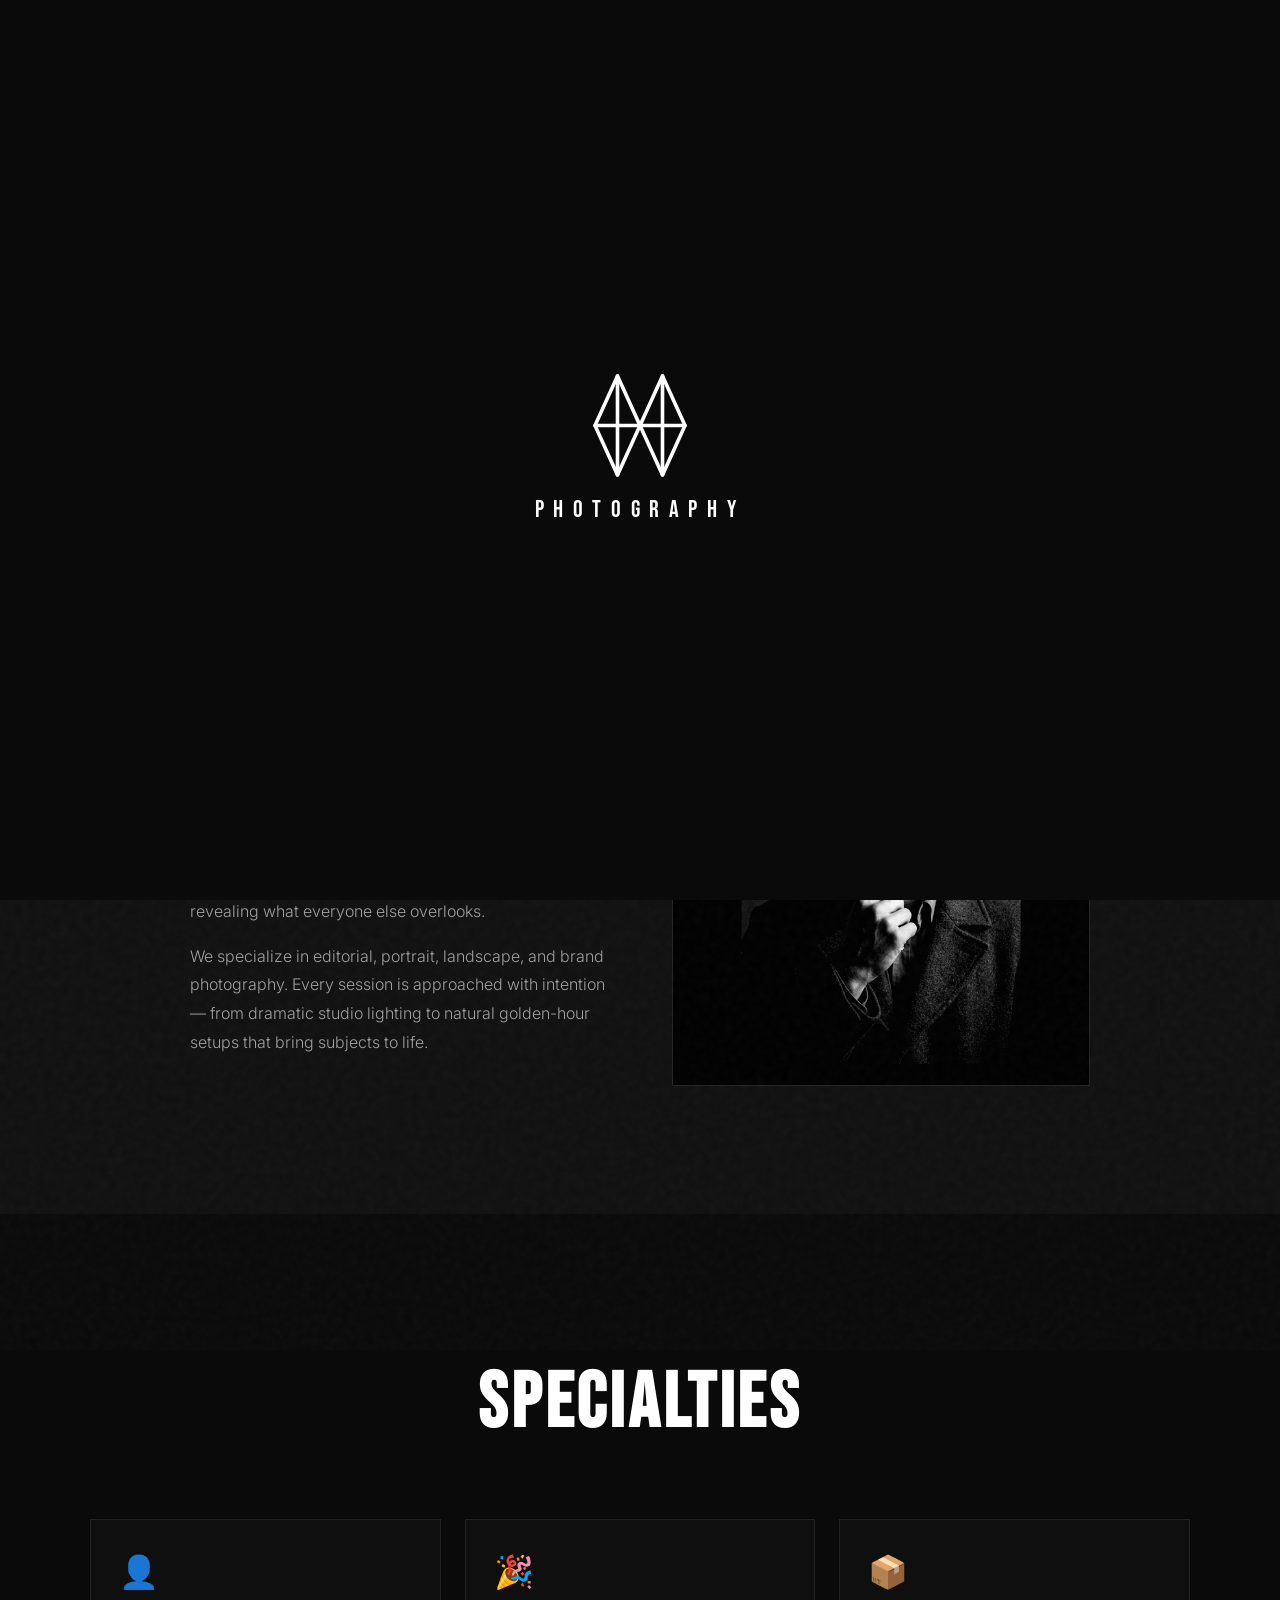
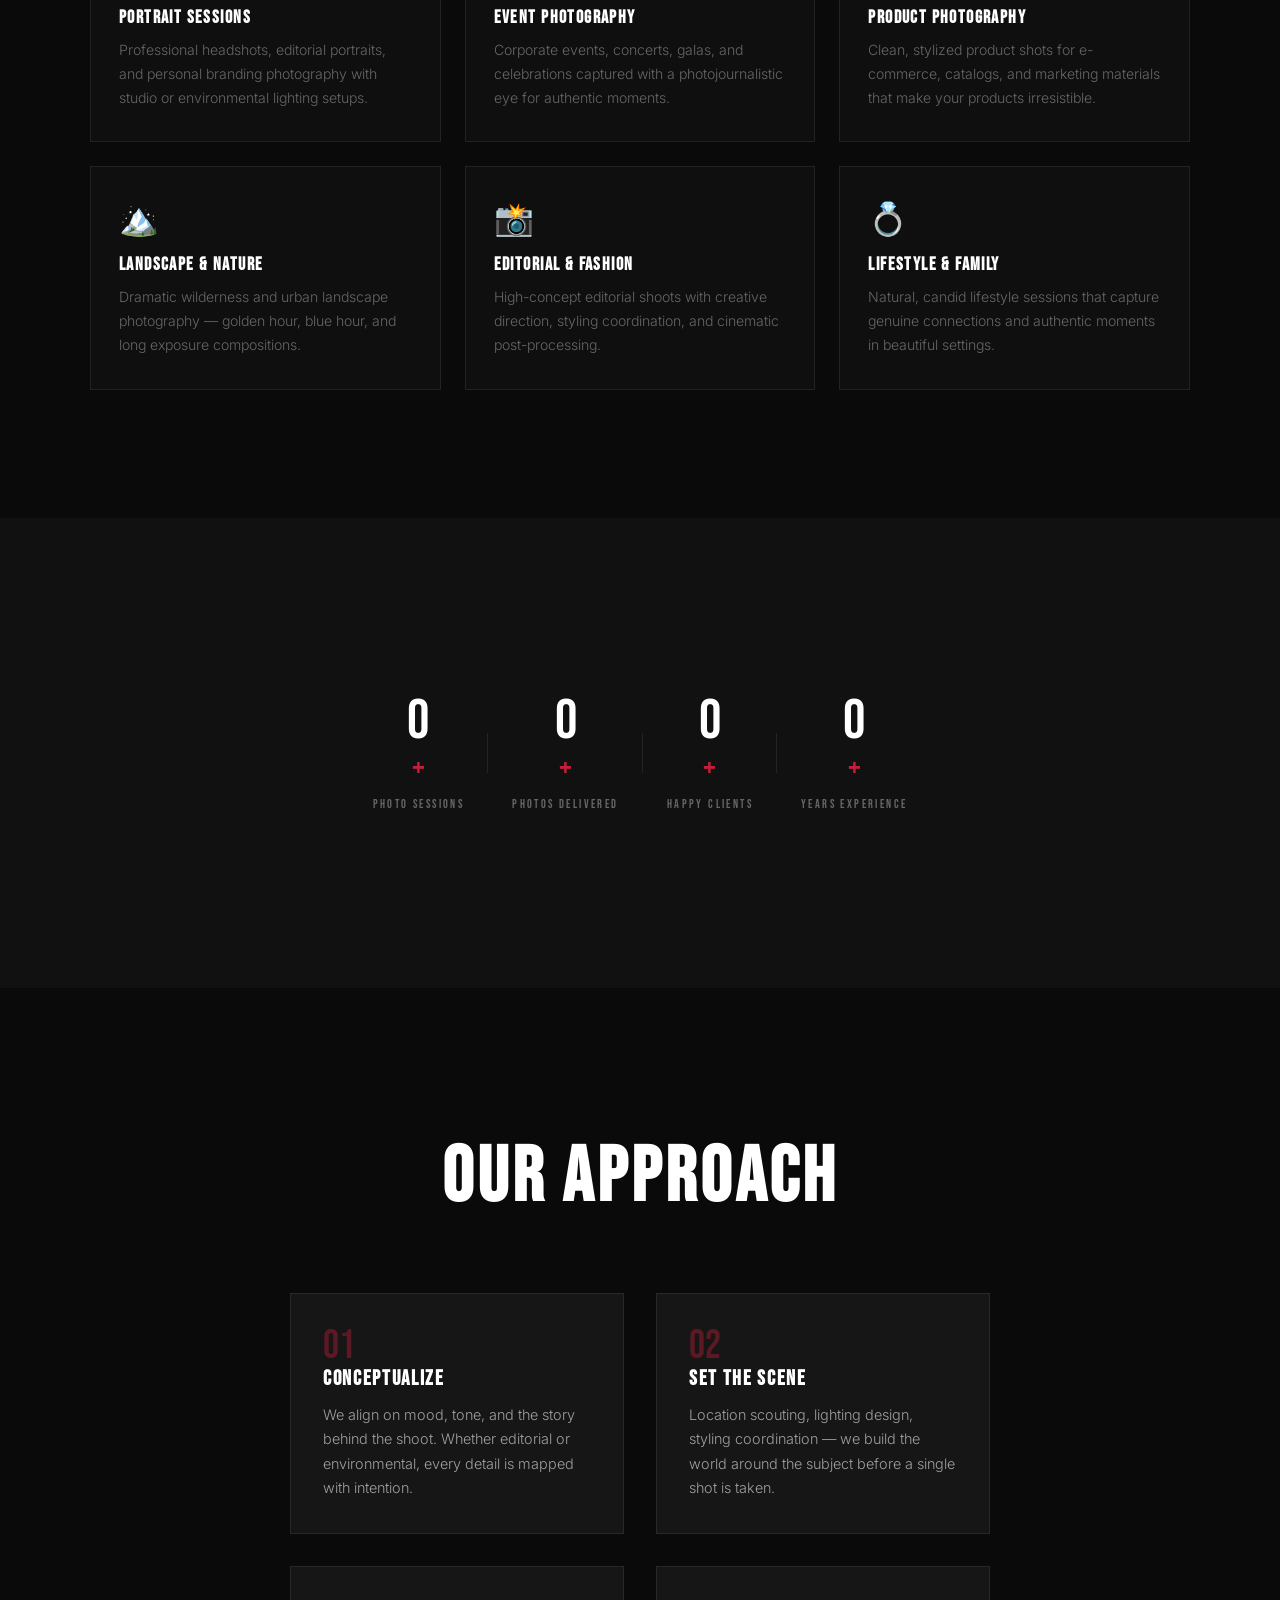
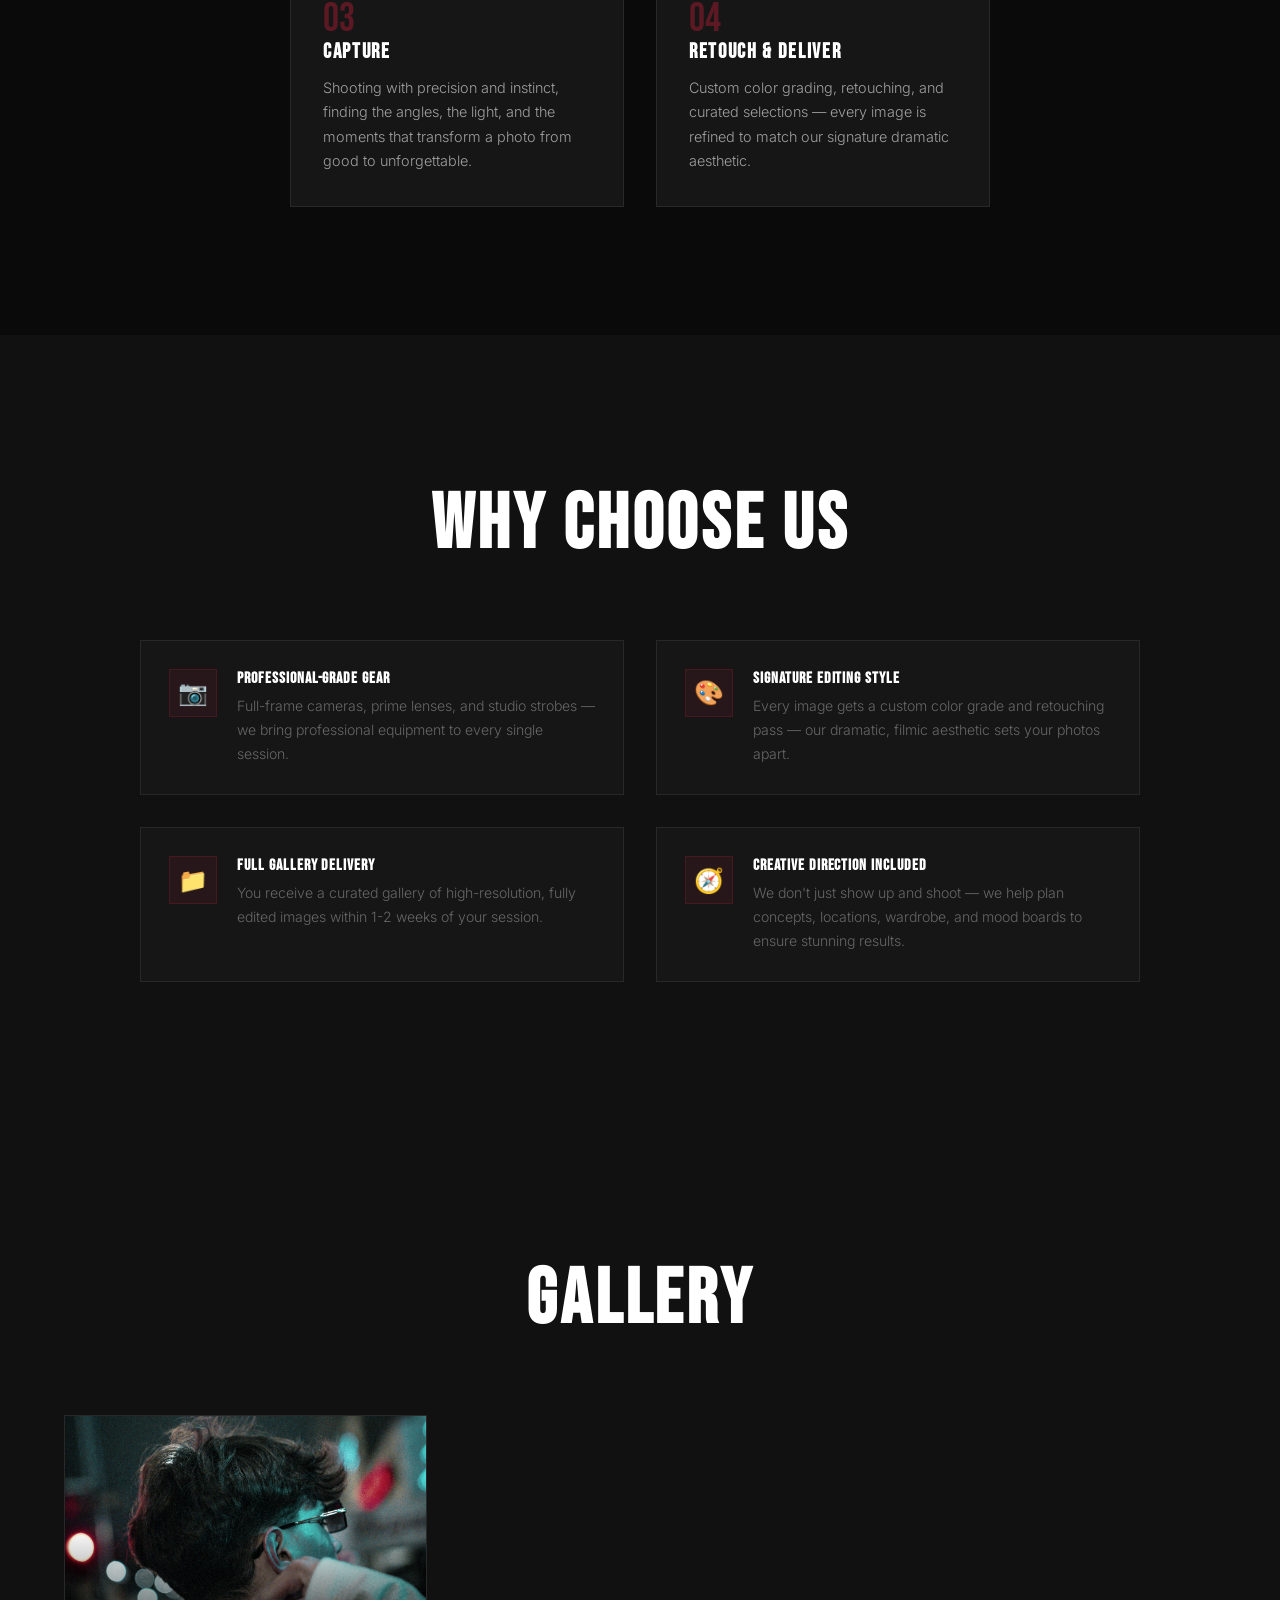
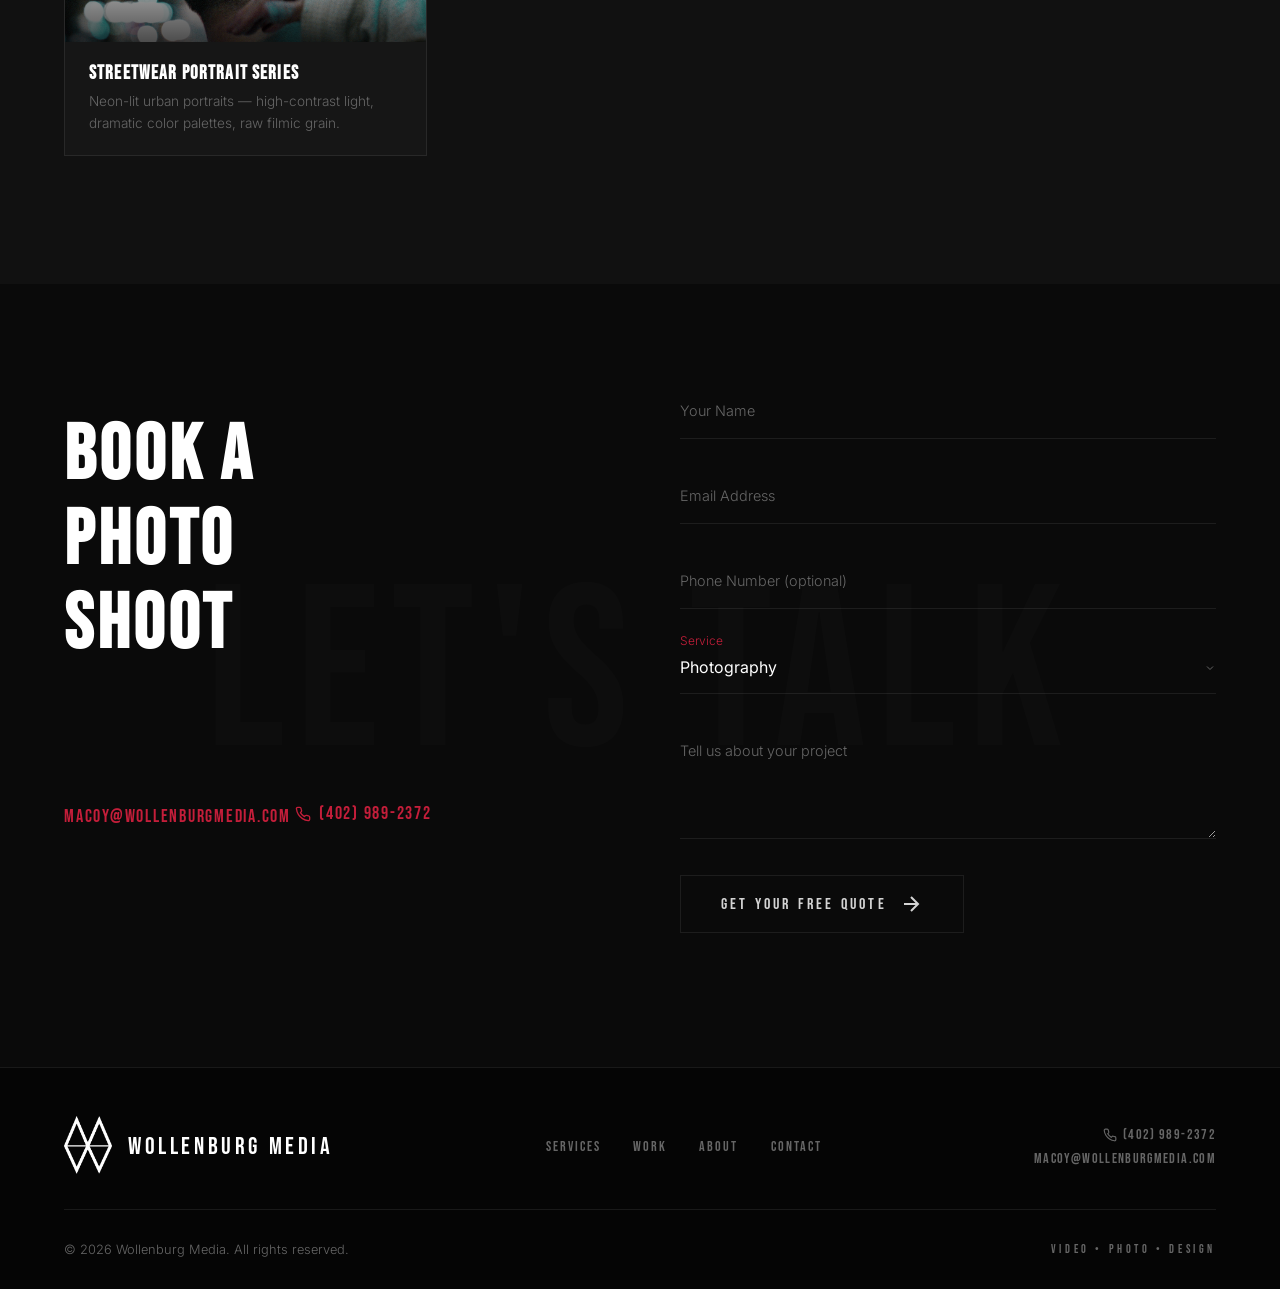
==== commit 041088ce: "mobile test" ====
--- a/photography.html
+++ b/photography.html
@@ -274,55 +274,17 @@
                 <h2 class="section-title" style="font-size: clamp(2.5rem, 6vw, 5rem);">GALLERY</h2>
             </div>
             <div class="service-portfolio-grid">
-                <div class="service-project" data-type="photo" data-media-src="images/portfolio-fashion.png"
-                    data-title="Editorial Series"
-                    data-description="High-fashion editorial spread with dramatic studio lighting and bold conceptual styling. Shot with natural and artificial light blends for maximum impact.">
+                <div class="service-project" data-type="gallery" data-media-src="images/streetwear/1.webp"
+                    data-gallery="images/streetwear/1.webp,images/streetwear/2.webp,images/streetwear/3.webp,images/streetwear/4.webp,images/streetwear/5.webp,images/streetwear/6.webp"
+                    data-title="Streetwear Portrait Series"
+                    data-description="A run-and-gun collection shot in neon-lit urban environments — hunting pockets of high-contrast light to build dramatic teal, red, and radioactive green palettes with a raw, filmic grain texture.">
                     <div class="service-project-img">
-                        <img src="images/portfolio-fashion.png" alt="Editorial Series" loading="lazy">
-                        <div class="service-project-view">⊕ View Full Resolution</div>
+                        <img src="images/streetwear/1.webp" alt="Streetwear Portrait Series" loading="lazy">
+                        <div class="service-project-view">⊕ View Gallery</div>
                     </div>
                     <div class="service-project-info">
-                        <h3>Editorial Series</h3>
-                        <p>High-fashion editorial — dramatic studio lighting, bold conceptual design.</p>
-                    </div>
-                </div>
-
-                <div class="service-project" data-type="photo" data-media-src="images/portfolio-landscape.png"
-                    data-title="Wilderness Collection"
-                    data-description="Landscape photography capturing the raw beauty of untouched wilderness. Golden-hour captures with hyperfocal distance techniques across dramatic terrain.">
-                    <div class="service-project-img">
-                        <img src="images/portfolio-landscape.png" alt="Wilderness Collection" loading="lazy">
-                        <div class="service-project-view">⊕ View Full Resolution</div>
-                    </div>
-                    <div class="service-project-info">
-                        <h3>Wilderness Collection</h3>
-                        <p>Raw wilderness landscapes — golden hour, hyperfocal technique, dramatic terrain.</p>
-                    </div>
-                </div>
-
-                <div class="service-project" data-type="photo" data-media-src="images/portfolio-urban.png"
-                    data-title="Urban Nights"
-                    data-description="Street photography series exploring neon-lit cityscapes and human stories after dark. Shot on location across multiple cities with natural ambient light.">
-                    <div class="service-project-img">
-                        <img src="images/portfolio-urban.png" alt="Urban Nights" loading="lazy">
-                        <div class="service-project-view">⊕ View Full Resolution</div>
-                    </div>
-                    <div class="service-project-info">
-                        <h3>Urban Nights</h3>
-                        <p>Street photography — neon cityscapes, ambient light, human stories after dark.</p>
-                    </div>
-                </div>
-
-                <div class="service-project" data-type="photo" data-media-src="images/photography.png"
-                    data-title="Portrait Study"
-                    data-description="Intimate portrait series using natural light and environmental storytelling. Each subject is placed in a context that reveals character and emotion.">
-                    <div class="service-project-img">
-                        <img src="images/photography.png" alt="Portrait Study" loading="lazy">
-                        <div class="service-project-view">⊕ View Full Resolution</div>
-                    </div>
-                    <div class="service-project-info">
-                        <h3>Portrait Study</h3>
-                        <p>Intimate portraits — natural light, environmental storytelling, raw emotion.</p>
+                        <h3>Streetwear Portrait Series</h3>
+                        <p>Neon-lit urban portraits — high-contrast light, dramatic color palettes, raw filmic grain.</p>
                     </div>
                 </div>
             </div>
--- a/styles.css
+++ b/styles.css
@@ -2083,6 +2083,28 @@
     color: var(--muted);
 }
 
+/* Visit website link on project cards */
+.service-project-link {
+    display: inline-flex;
+    align-items: center;
+    gap: 0.4rem;
+    font-family: var(--font-heading);
+    font-size: 0.8rem;
+    letter-spacing: 0.15em;
+    text-transform: uppercase;
+    color: var(--accent);
+    margin-top: 0.6rem;
+    transition: color 0.3s, gap 0.3s var(--ease);
+    text-decoration: none;
+    position: relative;
+    z-index: 10;
+}
+
+.service-project-link:hover {
+    color: var(--pure-white);
+    gap: 0.75rem;
+}
+
 /* Video showcase section for web design page */
 .video-showcase {
     max-width: 1100px;
@@ -2641,10 +2663,11 @@
 
 /* Contact phone link */
 .contact-phone {
-    display: flex;
+    display: inline-flex;
     align-items: center;
     gap: 0.5rem;
     margin-top: 0.75rem;
+    width: fit-content;
 }
 
 .contact-phone svg {
@@ -3207,10 +3230,15 @@
     }
 
     /* --- Footer --- */
+    #footer {
+        padding: 2rem 1.5rem 1.5rem;
+    }
+
     .footer-top {
         flex-direction: column;
         gap: 1.5rem;
         text-align: center;
+        align-items: center;
     }
 
     .footer-logo {
@@ -3223,18 +3251,256 @@
         gap: 1.25rem;
     }
 
+    .footer-contact-info {
+        align-items: center;
+    }
+
     .footer-bottom {
         flex-direction: column;
         gap: 0.75rem;
         text-align: center;
-    }
-
-    #footer {
-        padding: 2rem 1.5rem 1.5rem;
+        align-items: center;
     }
 
     .footer-brand {
         font-size: 1.2rem;
+    }
+
+    /* --- Hero CTA buttons centered --- */
+    .hero-cta-group {
+        justify-content: center;
+        width: 100%;
+    }
+
+    .hero-cta {
+        padding: 0.85rem 1.75rem;
+        font-size: 0.8rem;
+    }
+
+    /* --- About section stats centered --- */
+    .about-visual-col {
+        display: flex;
+        flex-direction: column;
+        align-items: center;
+    }
+
+    .about-stats-col {
+        gap: 2rem;
+        align-items: center;
+        width: 100%;
+    }
+
+    .stat-item {
+        transform: none;
+        text-align: center;
+        border-left: none;
+        border-bottom: 2px solid var(--accent);
+        padding-left: 0;
+        padding-bottom: 1.5rem;
+        justify-content: center;
+        width: 100%;
+        max-width: 280px;
+    }
+
+    .stat-number {
+        font-size: clamp(2.5rem, 5vw, 3.5rem);
+    }
+
+    .stat-label {
+        text-align: center;
+    }
+
+    /* --- Contact section mobile overhaul --- */
+    #contact {
+        padding-top: 3rem;
+        padding-bottom: 3rem;
+    }
+
+    .contact-layout {
+        grid-template-columns: 1fr;
+        gap: 2rem;
+    }
+
+    .contact-text-col {
+        text-align: center;
+        display: flex;
+        flex-direction: column;
+        align-items: center;
+    }
+
+    #contact .section-title {
+        font-size: clamp(2rem, 8vw, 3.5rem);
+        line-height: 1.05;
+        margin-bottom: 0.75rem;
+    }
+
+    .contact-lead {
+        margin-top: 1rem;
+        font-size: 0.9rem;
+        max-width: 90%;
+    }
+
+    .contact-details {
+        margin-top: 1.25rem;
+        display: flex;
+        flex-direction: column;
+        align-items: center;
+    }
+
+    .contact-link {
+        font-size: 0.9rem;
+    }
+
+    .contact-phone {
+        justify-content: center;
+    }
+
+    .contact-bg-text {
+        font-size: clamp(4rem, 15vw, 8rem);
+    }
+
+    /* Touch-friendly form inputs */
+    .form-group input,
+    .form-group select,
+    .form-group textarea {
+        padding: 1.1rem 0;
+        font-size: 1rem;
+        min-height: 48px;
+        cursor: auto;
+    }
+
+    .form-submit {
+        width: 100%;
+        justify-content: center;
+        padding: 1.1rem 2rem;
+        min-height: 52px;
+        font-size: 0.9rem;
+        cursor: pointer;
+    }
+
+    /* --- Compact spacing for mobile --- */
+    .section-header {
+        margin-bottom: 2.5rem;
+    }
+
+    .section-title {
+        font-size: clamp(2.5rem, 12vw, 5rem);
+    }
+
+    /* --- Lightbox mobile --- */
+    .lightbox-close {
+        top: 1rem;
+        right: 1rem;
+        width: 48px;
+        height: 48px;
+    }
+
+    .lightbox-body {
+        flex-direction: column;
+        max-width: 95vw;
+        gap: 1rem;
+    }
+
+    .lightbox-content {
+        max-width: 95vw;
+        max-height: 65vh;
+    }
+
+    .lightbox-img {
+        max-width: 95vw;
+        max-height: 65vh;
+    }
+
+    .lightbox-video {
+        max-width: 95vw;
+        width: 95vw;
+        max-height: 50vh;
+    }
+
+    .lightbox-info {
+        max-width: 95vw;
+        padding: 1rem 1.25rem;
+    }
+
+    .lightbox-prev,
+    .lightbox-next {
+        width: 40px;
+        height: 40px;
+    }
+
+    .lightbox-prev {
+        left: 0.75rem;
+    }
+
+    .lightbox-next {
+        right: 0.75rem;
+    }
+
+    /* --- Service pages mobile compact --- */
+    .service-page-hero {
+        min-height: 45vh;
+    }
+
+    .service-page-title {
+        font-size: clamp(2.5rem, 10vw, 5rem);
+    }
+
+    .service-section {
+        padding: 3rem var(--section-pad-x);
+    }
+
+    .service-about {
+        grid-template-columns: 1fr;
+        gap: 2rem;
+    }
+
+    .service-about-text h2 {
+        font-size: clamp(1.5rem, 5vw, 2.5rem);
+        text-align: center;
+    }
+
+    .service-about-text p {
+        text-align: center;
+    }
+
+    .service-features-grid {
+        grid-template-columns: 1fr;
+        gap: 1rem;
+    }
+
+    .service-feature-card {
+        padding: 1.5rem;
+    }
+
+    .service-stats-bar {
+        gap: 1.5rem;
+        padding: 2rem 1rem;
+    }
+
+    .service-stat::after {
+        display: none;
+    }
+
+    .process-grid {
+        grid-template-columns: 1fr;
+        gap: 1rem;
+    }
+
+    .process-step {
+        padding: 1.5rem;
+    }
+
+    .service-why-grid {
+        grid-template-columns: 1fr;
+        gap: 1rem;
+    }
+
+    .service-why-item {
+        padding: 1.25rem;
+    }
+
+    .service-portfolio-grid {
+        grid-template-columns: 1fr;
     }
 
     /* --- Back to top --- */
@@ -3249,7 +3515,7 @@
 /* ----------- Small phone (480px) ----------- */
 @media (max-width: 480px) {
     :root {
-        --section-pad: 3.5rem;
+        --section-pad: 2.5rem;
         --section-pad-x: 1rem;
     }
 
@@ -3276,6 +3542,20 @@
         width: 25px;
     }
 
+    .hero-cta-group {
+        flex-direction: column;
+        gap: 0.75rem;
+        width: 100%;
+        padding: 0 1rem;
+    }
+
+    .hero-cta {
+        width: 100%;
+        justify-content: center;
+        padding: 0.9rem 1.5rem;
+        font-size: 0.8rem;
+    }
+
     #showreel {
         height: 55vh;
         min-height: 320px;
@@ -3299,7 +3579,7 @@
     }
 
     .section-header {
-        margin-bottom: 2.5rem;
+        margin-bottom: 2rem;
     }
 
     .contact-bg-text {
@@ -3317,4 +3597,52 @@
     .footer-links a {
         font-size: 0.75rem;
     }
+
+    /* Even more compact contact */
+    #contact {
+        padding-top: 2.5rem;
+        padding-bottom: 2.5rem;
+    }
+
+    #contact .section-title {
+        font-size: clamp(1.8rem, 7vw, 2.5rem);
+    }
+
+    .contact-lead {
+        font-size: 0.85rem;
+    }
+
+    .contact-link {
+        font-size: 0.85rem;
+        word-break: break-all;
+    }
+
+    /* Compact service page sections */
+    .service-section {
+        padding: 2.5rem var(--section-pad-x);
+    }
+
+    .service-page-hero {
+        min-height: 40vh;
+    }
+
+    .service-feature-card {
+        padding: 1.25rem;
+    }
+
+    .service-stats-bar {
+        gap: 1rem;
+        padding: 1.5rem 0.75rem;
+    }
+
+    .process-step {
+        padding: 1.25rem;
+    }
+
+    .service-why-item {
+        padding: 1rem;
+        flex-direction: column;
+        text-align: center;
+        align-items: center;
+    }
 }
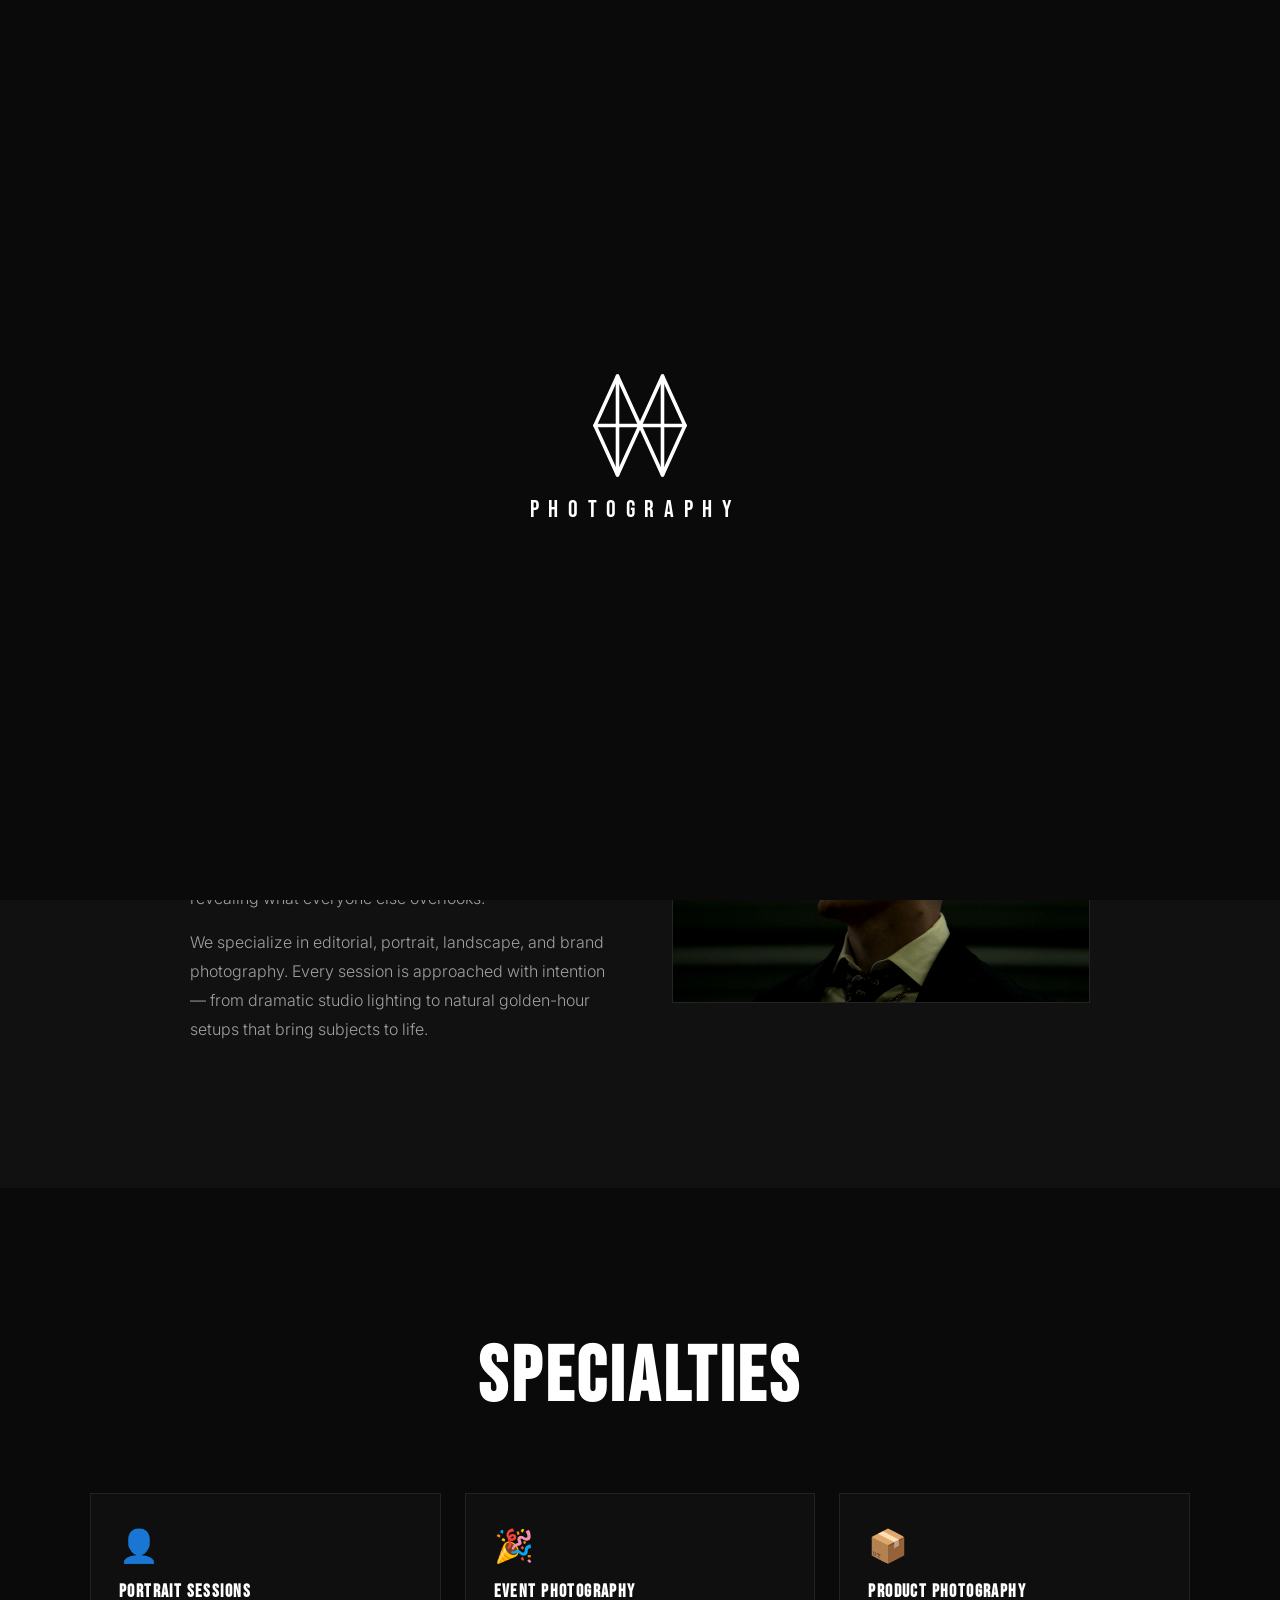
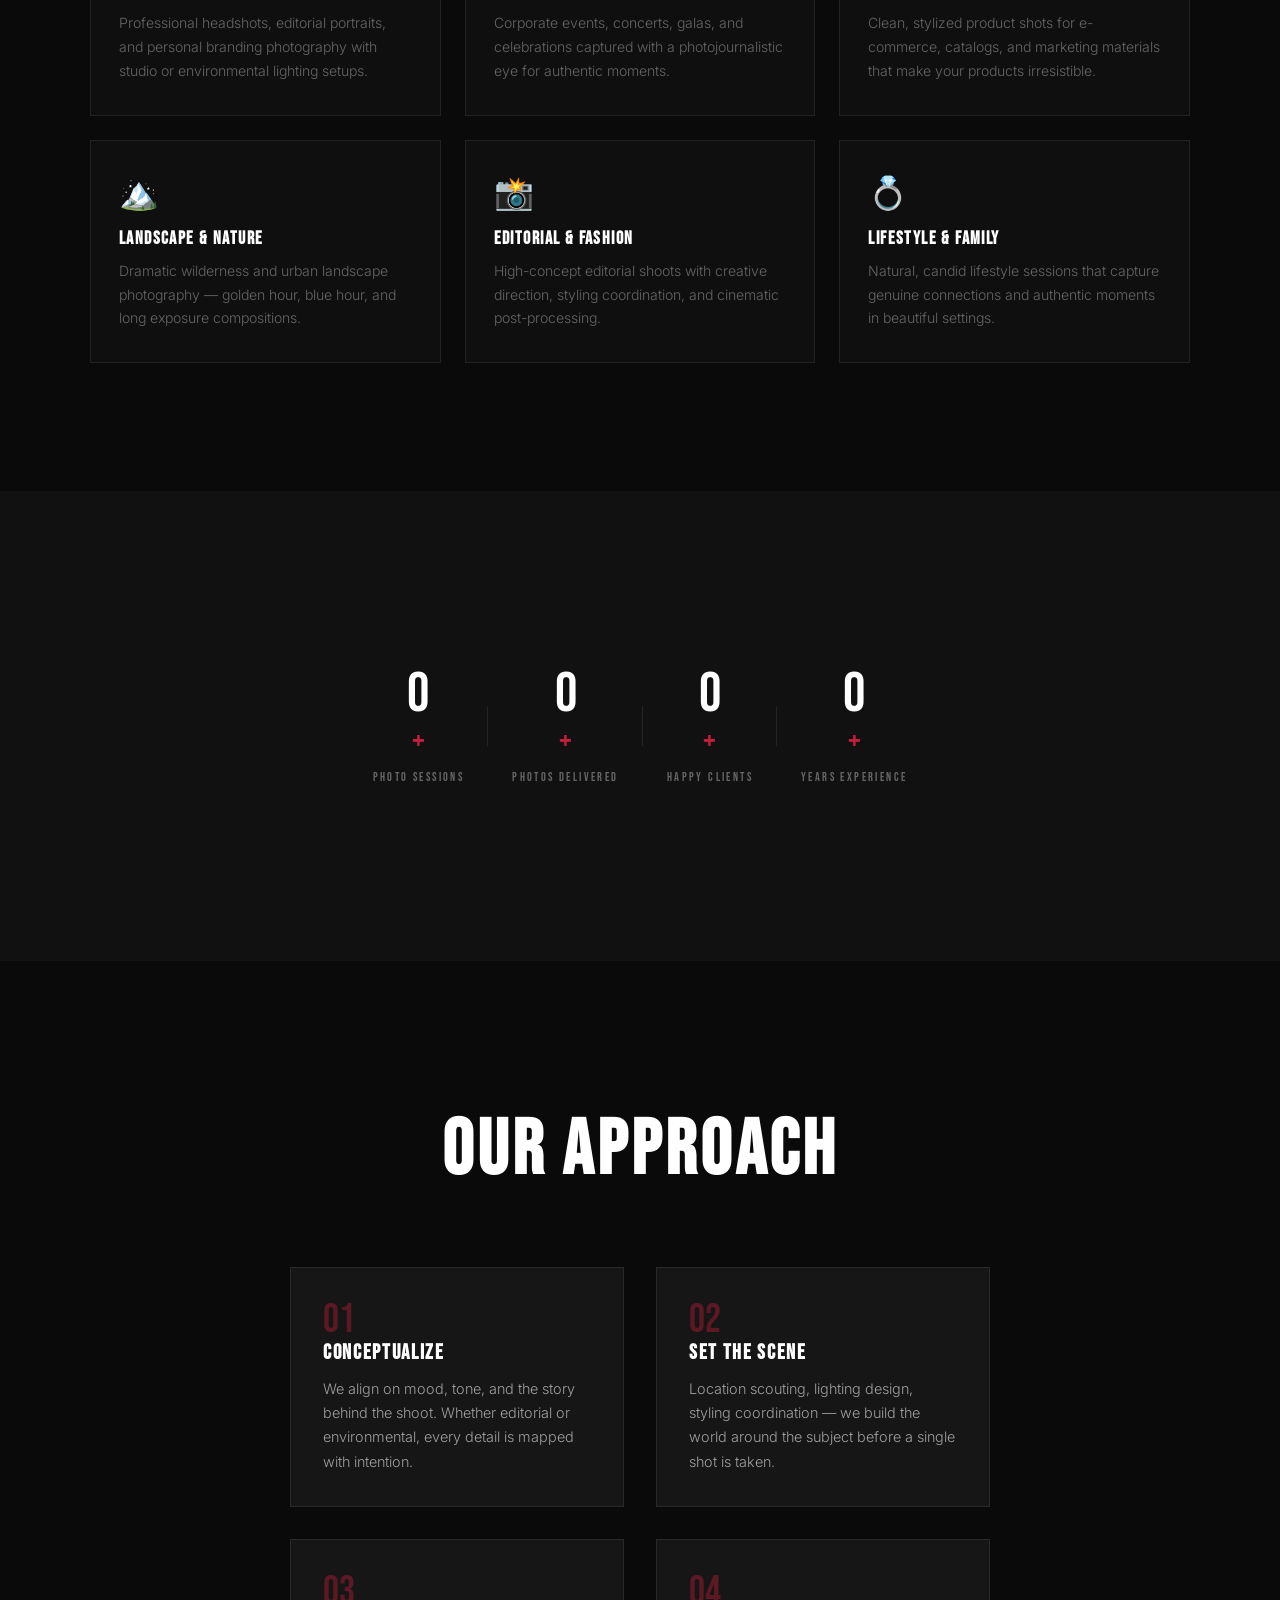
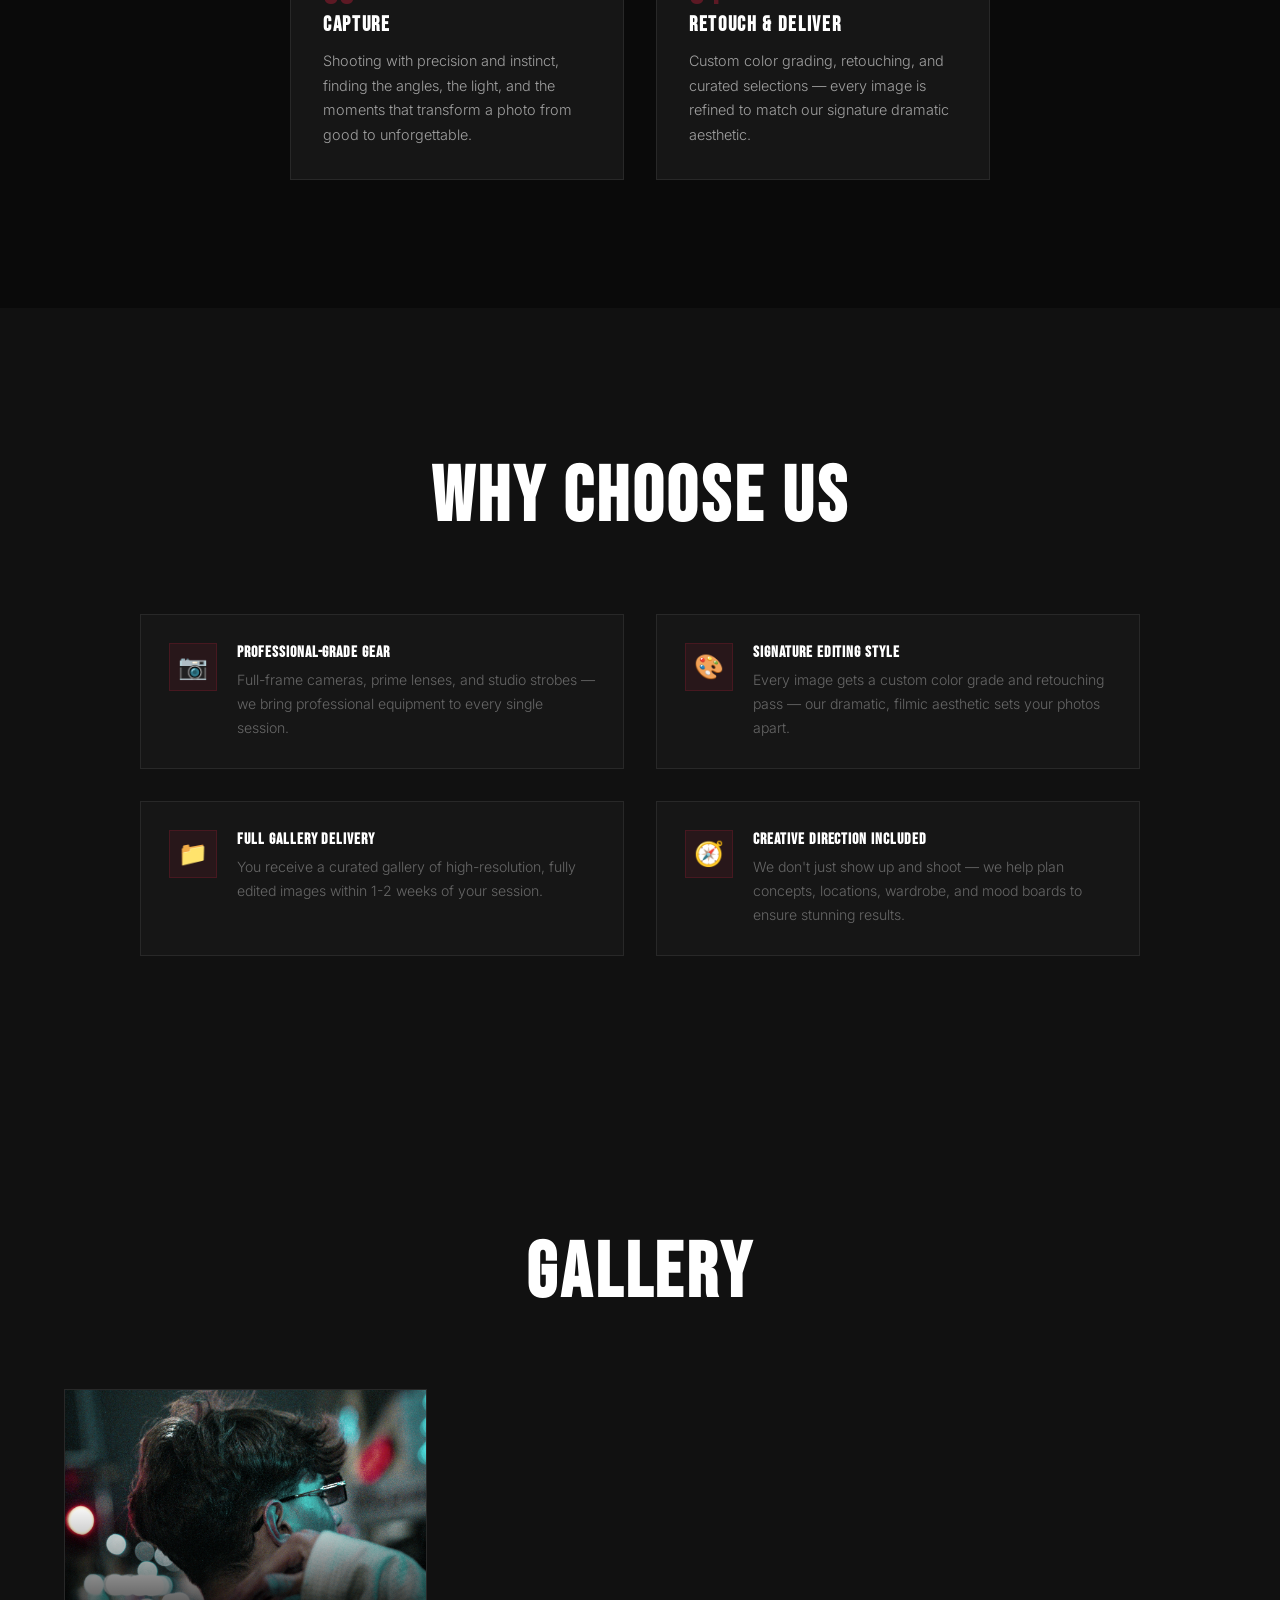
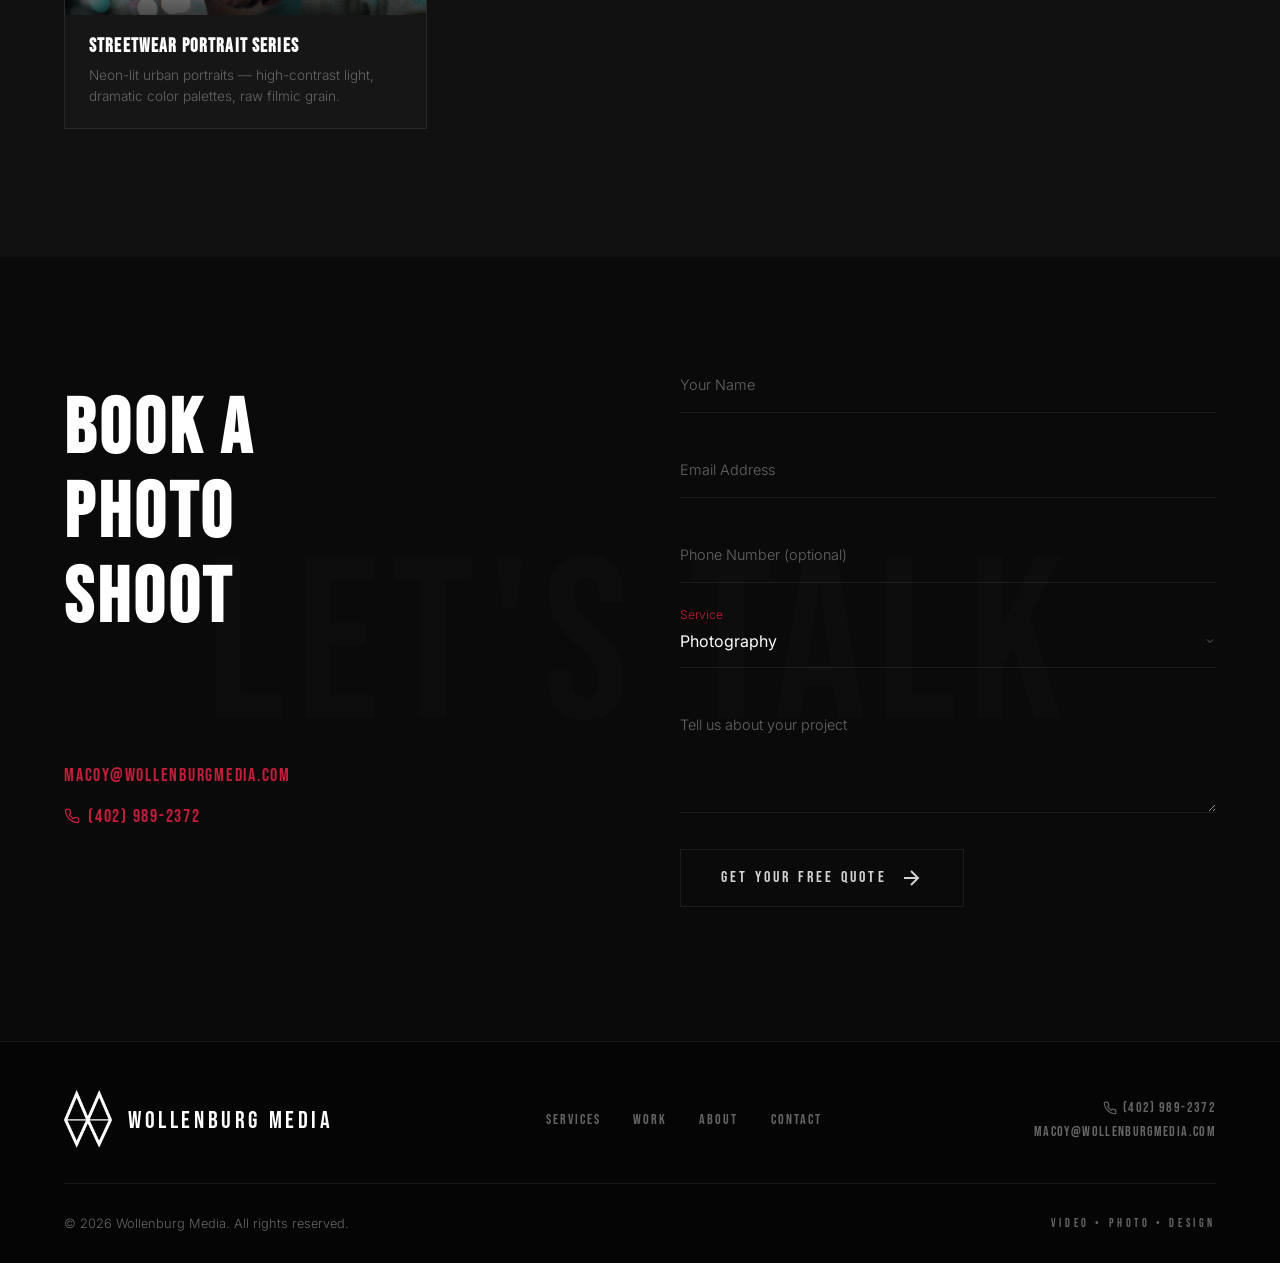
==== commit 88e83c15: "test" ====
--- a/photography.html
+++ b/photography.html
@@ -82,7 +82,7 @@
 
     <!-- ========== HERO ========== -->
     <section class="service-page-hero">
-        <img src="images/photography.png" alt="" class="service-page-hero-bg">
+        <img src="images/Bloodmoon_black.jpg" alt="" class="service-page-hero-bg">
         <div class="service-page-hero-overlay"></div>
         <div class="service-page-hero-content">
             <span class="service-page-label">Our Services</span>
@@ -110,7 +110,7 @@
                     life.</p>
             </div>
             <div class="service-about-visual">
-                <img src="images/photography.png" alt="Photography"
+                <img src="images/streetwear/5.webp" alt="Photography"
                     style="width:100%; border: 1px solid rgba(255,255,255,0.08); filter: grayscale(0.3) contrast(1.1);">
             </div>
         </div>
@@ -284,7 +284,8 @@
                     </div>
                     <div class="service-project-info">
                         <h3>Streetwear Portrait Series</h3>
-                        <p>Neon-lit urban portraits — high-contrast light, dramatic color palettes, raw filmic grain.</p>
+                        <p>Neon-lit urban portraits — high-contrast light, dramatic color palettes, raw filmic grain.
+                        </p>
                     </div>
                 </div>
             </div>
--- a/styles.css
+++ b/styles.css
@@ -99,58 +99,44 @@
    ====================================================== */
 .grain-overlay {
     position: fixed;
-    inset: -50%;
-    width: 200%;
-    height: 200%;
+    inset: 0;
+    width: 100%;
+    height: 100%;
     z-index: var(--z-grain);
     pointer-events: none;
     opacity: 0.035;
     background-image: url("data:image/svg+xml,%3Csvg viewBox='0 0 256 256' xmlns='http://www.w3.org/2000/svg'%3E%3Cfilter id='n'%3E%3CfeTurbulence type='fractalNoise' baseFrequency='0.9' numOctaves='4' stitchTiles='stitch'/%3E%3C/filter%3E%3Crect width='100%25' height='100%25' filter='url(%23n)' opacity='1'/%3E%3C/svg%3E");
     background-repeat: repeat;
-    animation: grainShift 0.3s steps(8) infinite;
-}
-
-@keyframes grainShift {
+    background-size: 256px 256px;
+    animation: grainDrift 0.4s steps(6) infinite;
+    will-change: background-position;
+}
+
+@keyframes grainDrift {
 
     0%,
     100% {
-        transform: translate(0, 0);
-    }
-
-    10% {
-        transform: translate(-2%, -3%);
-    }
-
-    20% {
-        transform: translate(3%, 1%);
-    }
-
-    30% {
-        transform: translate(-1%, 4%);
-    }
-
-    40% {
-        transform: translate(4%, -2%);
+        background-position: 0 0;
+    }
+
+    16% {
+        background-position: -48px 32px;
+    }
+
+    33% {
+        background-position: 64px -16px;
     }
 
     50% {
-        transform: translate(-3%, 3%);
-    }
-
-    60% {
-        transform: translate(2%, -4%);
-    }
-
-    70% {
-        transform: translate(-4%, 1%);
-    }
-
-    80% {
-        transform: translate(1%, -1%);
-    }
-
-    90% {
-        transform: translate(3%, 2%);
+        background-position: -32px -48px;
+    }
+
+    66% {
+        background-position: 48px 64px;
+    }
+
+    83% {
+        background-position: -64px 16px;
     }
 }
 
@@ -1507,6 +1493,9 @@
     color: var(--pure-white);
     opacity: 1;
     transform: none;
+    text-align: center;
+    /* Compensate for letter-spacing pushing text off-center */
+    padding-right: 0.4em;
 }
 
 /* ======================================================
@@ -2433,6 +2422,9 @@
 
 .contact-details {
     margin-top: 2rem;
+    display: flex;
+    flex-direction: column;
+    gap: 0.5rem;
 }
 
 .contact-link {
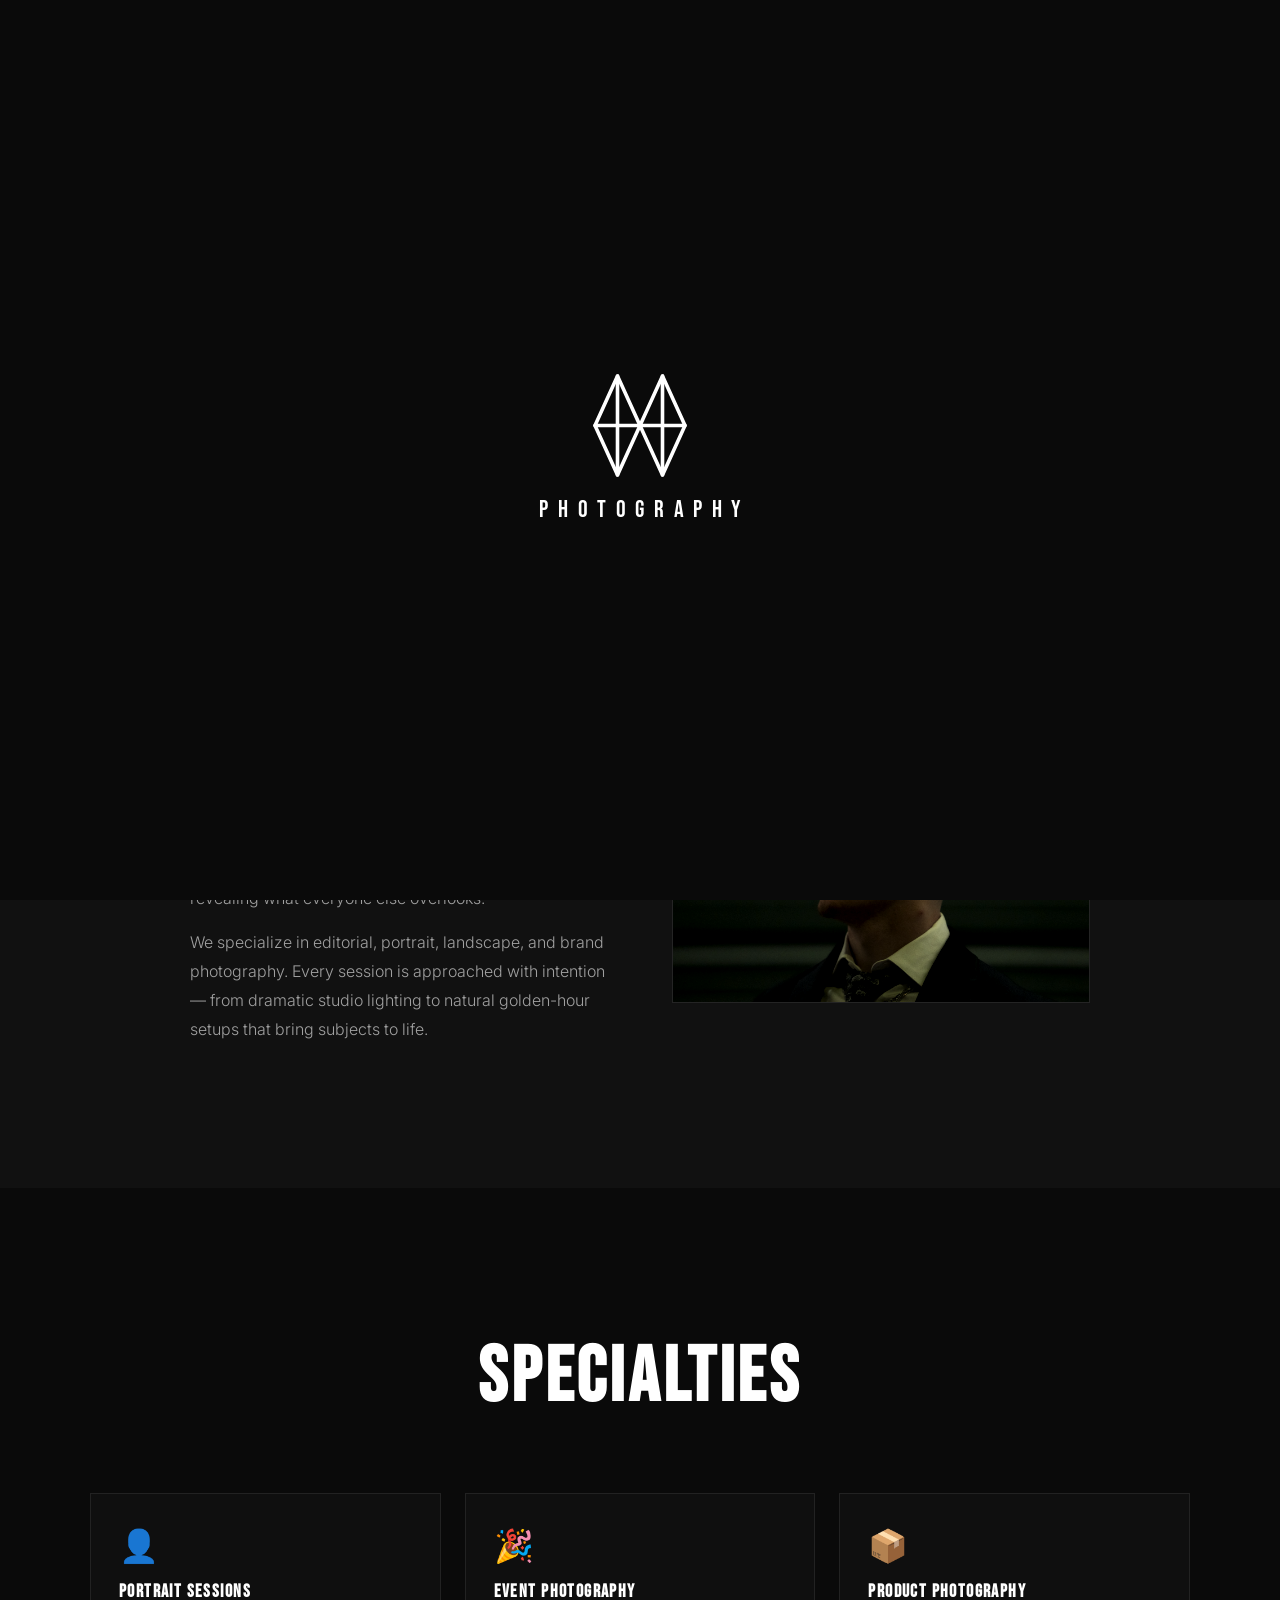
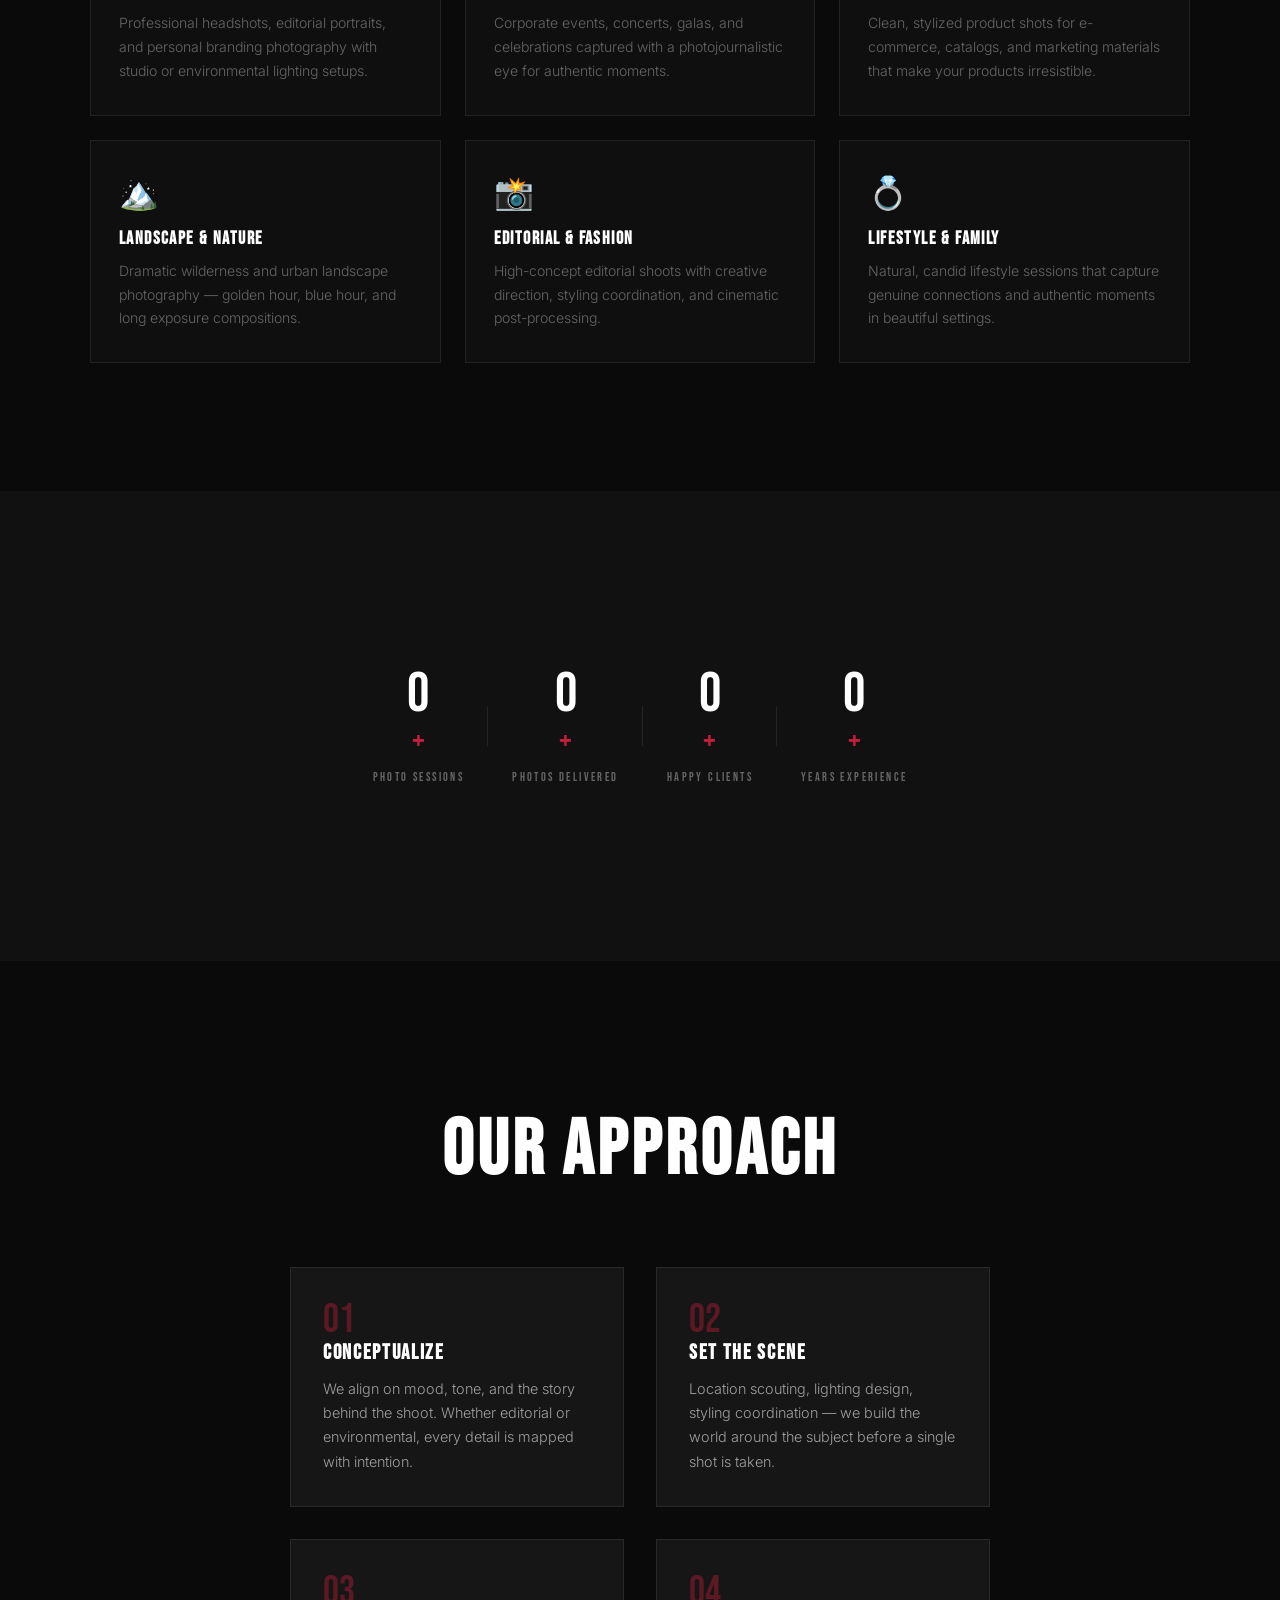
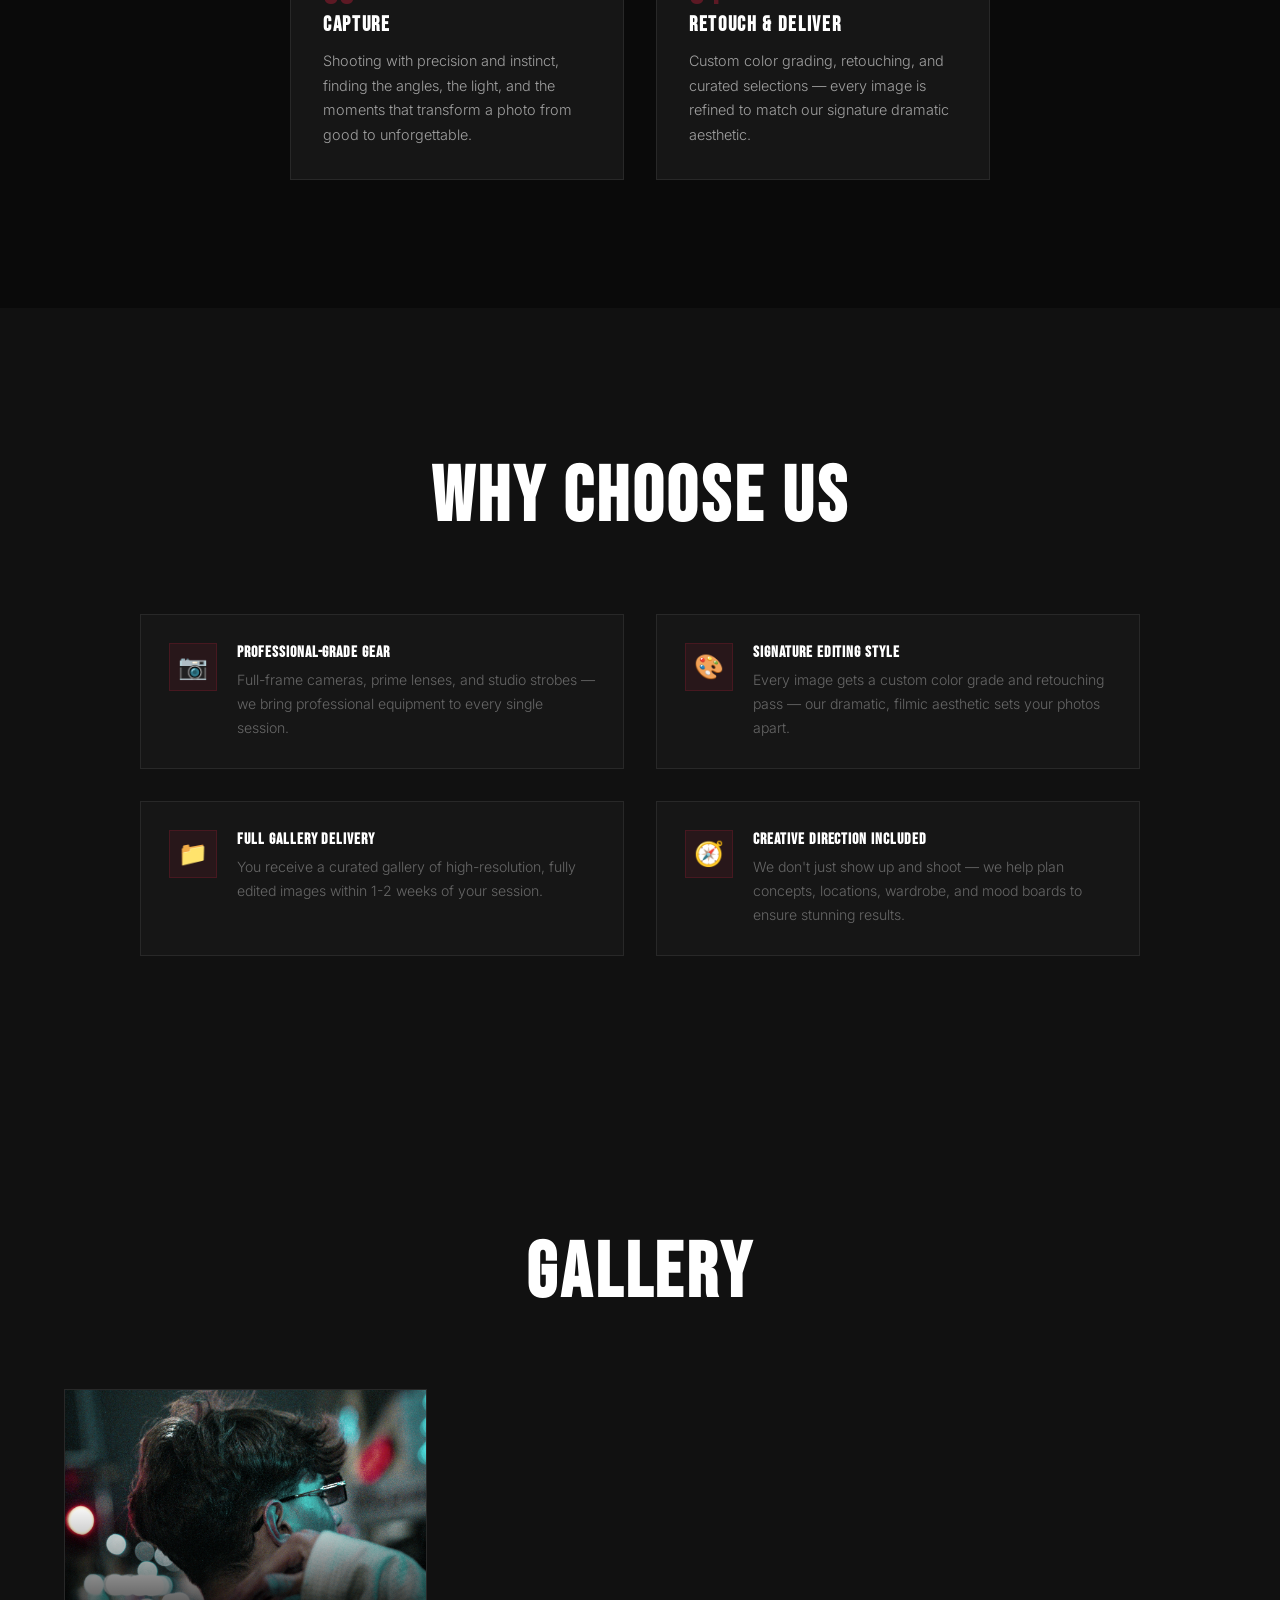
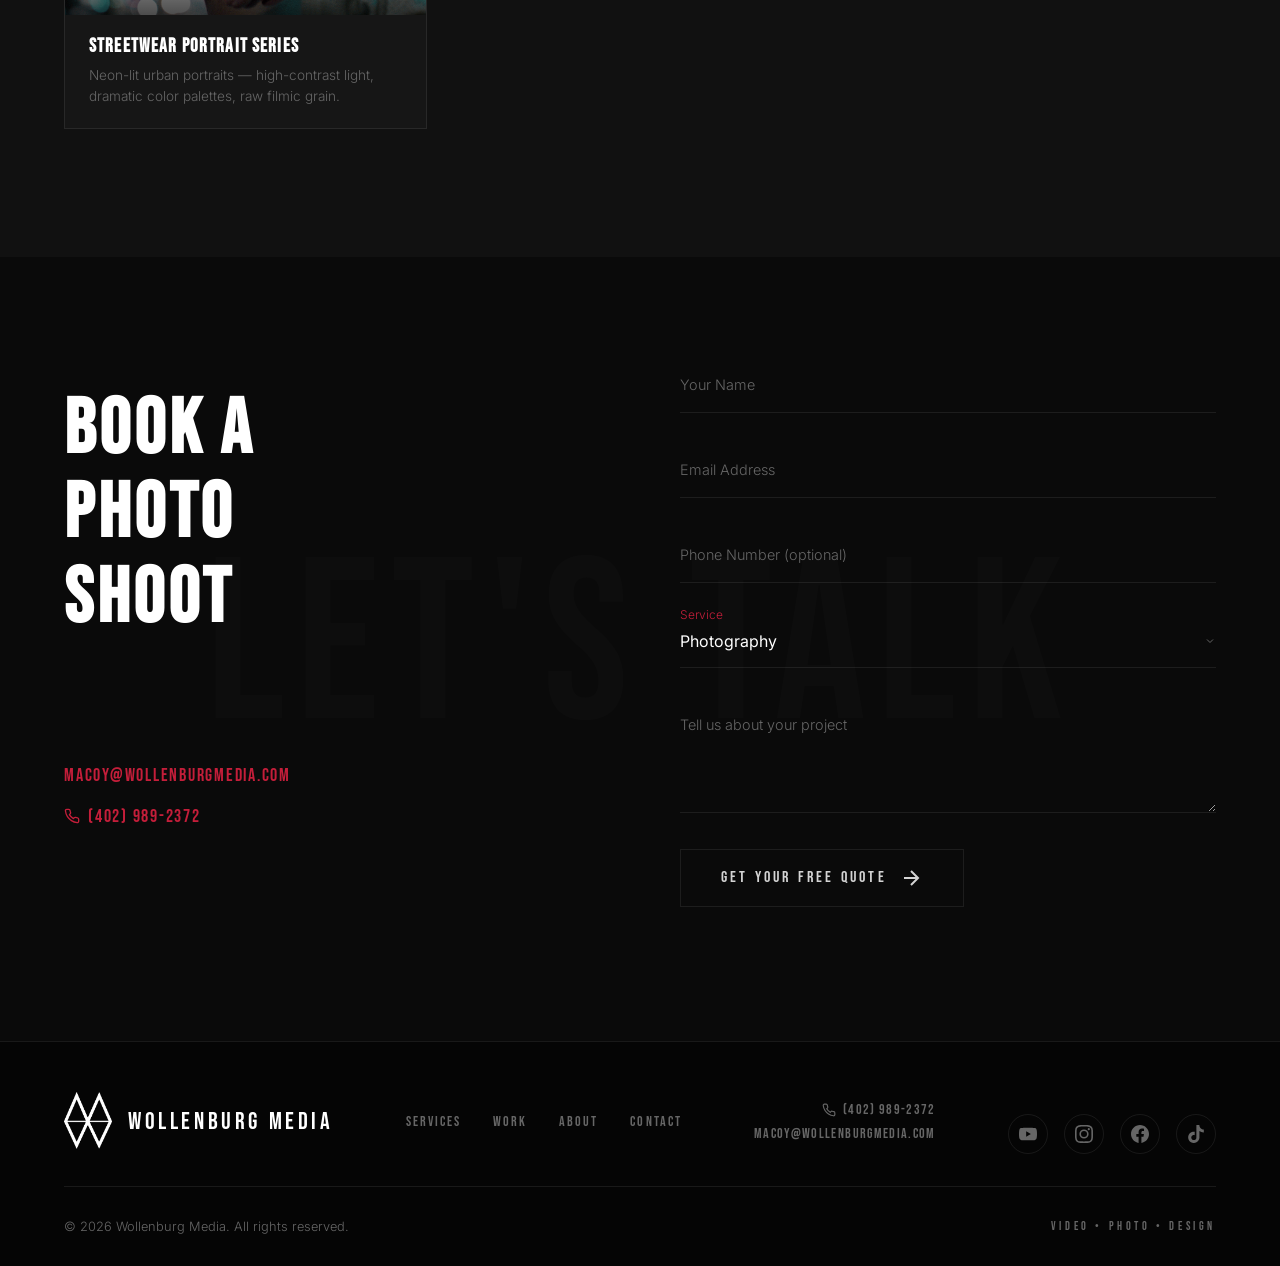
==== commit 716e98a9: "added socials and fixed video quality on selected projects" ====
--- a/photography.html
+++ b/photography.html
@@ -390,6 +390,20 @@
                 </a>
                 <a href="mailto:macoy@wollenburgmedia.com" class="footer-email">macoy@wollenburgmedia.com</a>
             </div>
+            <div class="footer-social">
+                <a href="https://www.youtube.com/@wollenburgmedia" target="_blank" rel="noopener noreferrer" aria-label="YouTube">
+                    <svg width="20" height="20" viewBox="0 0 24 24" fill="currentColor"><path d="M23.498 6.186a3.016 3.016 0 0 0-2.122-2.136C19.505 3.545 12 3.545 12 3.545s-7.505 0-9.377.505A3.017 3.017 0 0 0 .502 6.186C0 8.07 0 12 0 12s0 3.93.502 5.814a3.016 3.016 0 0 0 2.122 2.136c1.871.505 9.376.505 9.376.505s7.505 0 9.377-.505a3.015 3.015 0 0 0 2.122-2.136C24 15.93 24 12 24 12s0-3.93-.502-5.814zM9.545 15.568V8.432L15.818 12l-6.273 3.568z"/></svg>
+                </a>
+                <a href="https://www.instagram.com/wollenburgmedia" target="_blank" rel="noopener noreferrer" aria-label="Instagram">
+                    <svg width="20" height="20" viewBox="0 0 24 24" fill="currentColor"><path d="M12 2.163c3.204 0 3.584.012 4.85.07 3.252.148 4.771 1.691 4.919 4.919.058 1.265.069 1.645.069 4.849 0 3.205-.012 3.584-.069 4.849-.149 3.225-1.664 4.771-4.919 4.919-1.266.058-1.644.07-4.85.07-3.204 0-3.584-.012-4.849-.07-3.26-.149-4.771-1.699-4.919-4.92-.058-1.265-.07-1.644-.07-4.849 0-3.204.013-3.583.07-4.849.149-3.227 1.664-4.771 4.919-4.919 1.266-.057 1.645-.069 4.849-.069zM12 0C8.741 0 8.333.014 7.053.072 2.695.272.273 2.69.073 7.052.014 8.333 0 8.741 0 12c0 3.259.014 3.668.072 4.948.2 4.358 2.618 6.78 6.98 6.98C8.333 23.986 8.741 24 12 24c3.259 0 3.668-.014 4.948-.072 4.354-.2 6.782-2.618 6.979-6.98.059-1.28.073-1.689.073-4.948 0-3.259-.014-3.667-.072-4.947-.196-4.354-2.617-6.78-6.979-6.98C15.668.014 15.259 0 12 0zm0 5.838a6.162 6.162 0 1 0 0 12.324 6.162 6.162 0 0 0 0-12.324zM12 16a4 4 0 1 1 0-8 4 4 0 0 1 0 8zm6.406-11.845a1.44 1.44 0 1 0 0 2.881 1.44 1.44 0 0 0 0-2.881z"/></svg>
+                </a>
+                <a href="https://www.facebook.com/wollenburgmedia" target="_blank" rel="noopener noreferrer" aria-label="Facebook">
+                    <svg width="20" height="20" viewBox="0 0 24 24" fill="currentColor"><path d="M24 12.073c0-6.627-5.373-12-12-12s-12 5.373-12 12c0 5.99 4.388 10.954 10.125 11.854v-8.385H7.078v-3.47h3.047V9.43c0-3.007 1.792-4.669 4.533-4.669 1.312 0 2.686.235 2.686.235v2.953H15.83c-1.491 0-1.956.925-1.956 1.874v2.25h3.328l-.532 3.47h-2.796v8.385C19.612 23.027 24 18.062 24 12.073z"/></svg>
+                </a>
+                <a href="https://www.tiktok.com/@wollenburgmedia" target="_blank" rel="noopener noreferrer" aria-label="TikTok">
+                    <svg width="20" height="20" viewBox="0 0 24 24" fill="currentColor"><path d="M12.525.02c1.31-.02 2.61-.01 3.91-.02.08 1.53.63 3.09 1.75 4.17 1.12 1.11 2.7 1.62 4.24 1.79v4.03c-1.44-.05-2.89-.35-4.2-.97-.57-.26-1.1-.59-1.62-.93-.01 2.92.01 5.84-.02 8.75-.08 1.4-.54 2.79-1.35 3.94-1.31 1.92-3.58 3.17-5.91 3.21-1.43.08-2.86-.31-4.08-1.03-2.02-1.19-3.44-3.37-3.65-5.71-.02-.5-.03-1-.01-1.49.18-1.9 1.12-3.72 2.58-4.96 1.66-1.44 3.98-2.13 6.15-1.72.02 1.48-.04 2.96-.04 4.44-.99-.32-2.15-.23-3.02.37-.63.41-1.11 1.04-1.36 1.75-.21.51-.15 1.07-.14 1.61.24 1.64 1.82 3.02 3.5 2.87 1.12-.01 2.19-.66 2.77-1.61.19-.33.4-.67.41-1.06.1-1.79.06-3.57.07-5.36.01-4.03-.01-8.05.02-12.07z"/></svg>
+                </a>
+            </div>
         </div>
         <div class="footer-bottom">
             <p>&copy; 2026 Wollenburg Media. All rights reserved.</p>
@@ -410,9 +424,7 @@
                 <img class="lightbox-img" src="" alt="Portfolio full view" style="display:none;">
                 <video class="lightbox-video" controls style="display:none;"></video>
                 <div class="lightbox-iframe-wrap" style="display:none;">
-                    <iframe class="lightbox-youtube" src="" frameborder="0"
-                        allow="accelerometer; autoplay; clipboard-write; encrypted-media; gyroscope; picture-in-picture; web-share"
-                        allowfullscreen></iframe>
+                    <div id="lightbox-yt-player" class="lightbox-youtube"></div>
                 </div>
             </div>
             <div class="lightbox-info" style="display:none;">
--- a/styles.css
+++ b/styles.css
@@ -1495,7 +1495,7 @@
     transform: none;
     text-align: center;
     /* Compensate for letter-spacing pushing text off-center */
-    padding-right: 0.4em;
+    padding-left: 0.4em;
 }
 
 /* ======================================================
@@ -1585,7 +1585,7 @@
     display: flex;
     flex-direction: column;
     align-items: center;
-    gap: 1.5rem;
+    gap: 1.25rem;
 }
 
 .nav-preloader-logo {
@@ -1602,6 +1602,9 @@
     color: var(--pure-white);
     opacity: 1;
     transform: none;
+    text-align: center;
+    /* Compensate for letter-spacing pushing text off-center */
+    padding-left: 0.4em;
 }
 
 /* ======================================================
@@ -2781,6 +2784,38 @@
     letter-spacing: 0.3em;
     font-size: 0.75rem;
     color: var(--muted);
+}
+
+/* Footer social icons */
+.footer-social {
+    display: flex;
+    align-items: center;
+    gap: 1rem;
+    margin-top: 1.5rem;
+}
+
+.footer-social a {
+    display: flex;
+    align-items: center;
+    justify-content: center;
+    width: 40px;
+    height: 40px;
+    border-radius: 50%;
+    border: 1px solid var(--border);
+    color: var(--muted);
+    transition: color 0.3s, border-color 0.3s, background 0.3s, transform 0.3s;
+}
+
+.footer-social a:hover {
+    color: var(--pure-white);
+    border-color: var(--accent);
+    background: rgba(196, 30, 58, 0.15);
+    transform: translateY(-3px);
+}
+
+.footer-social svg {
+    width: 18px;
+    height: 18px;
 }
 
 /* ======================================================
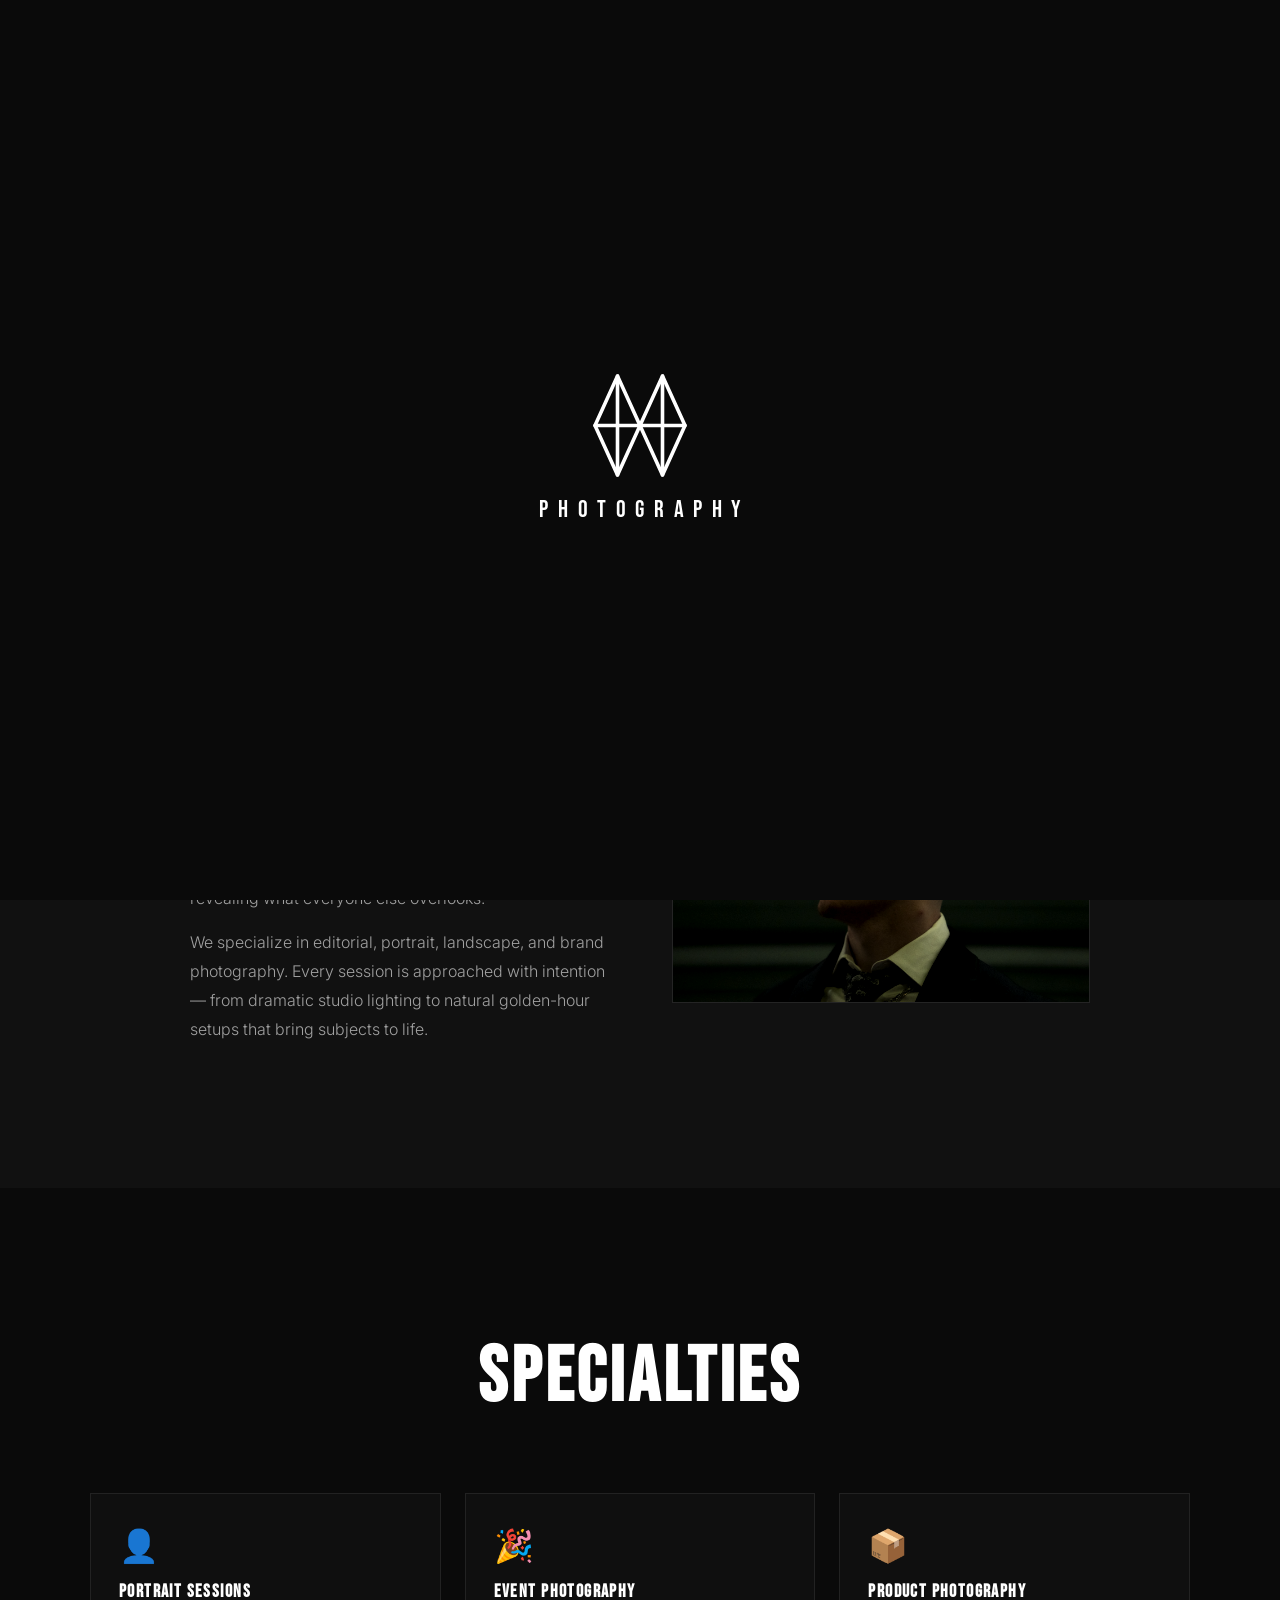
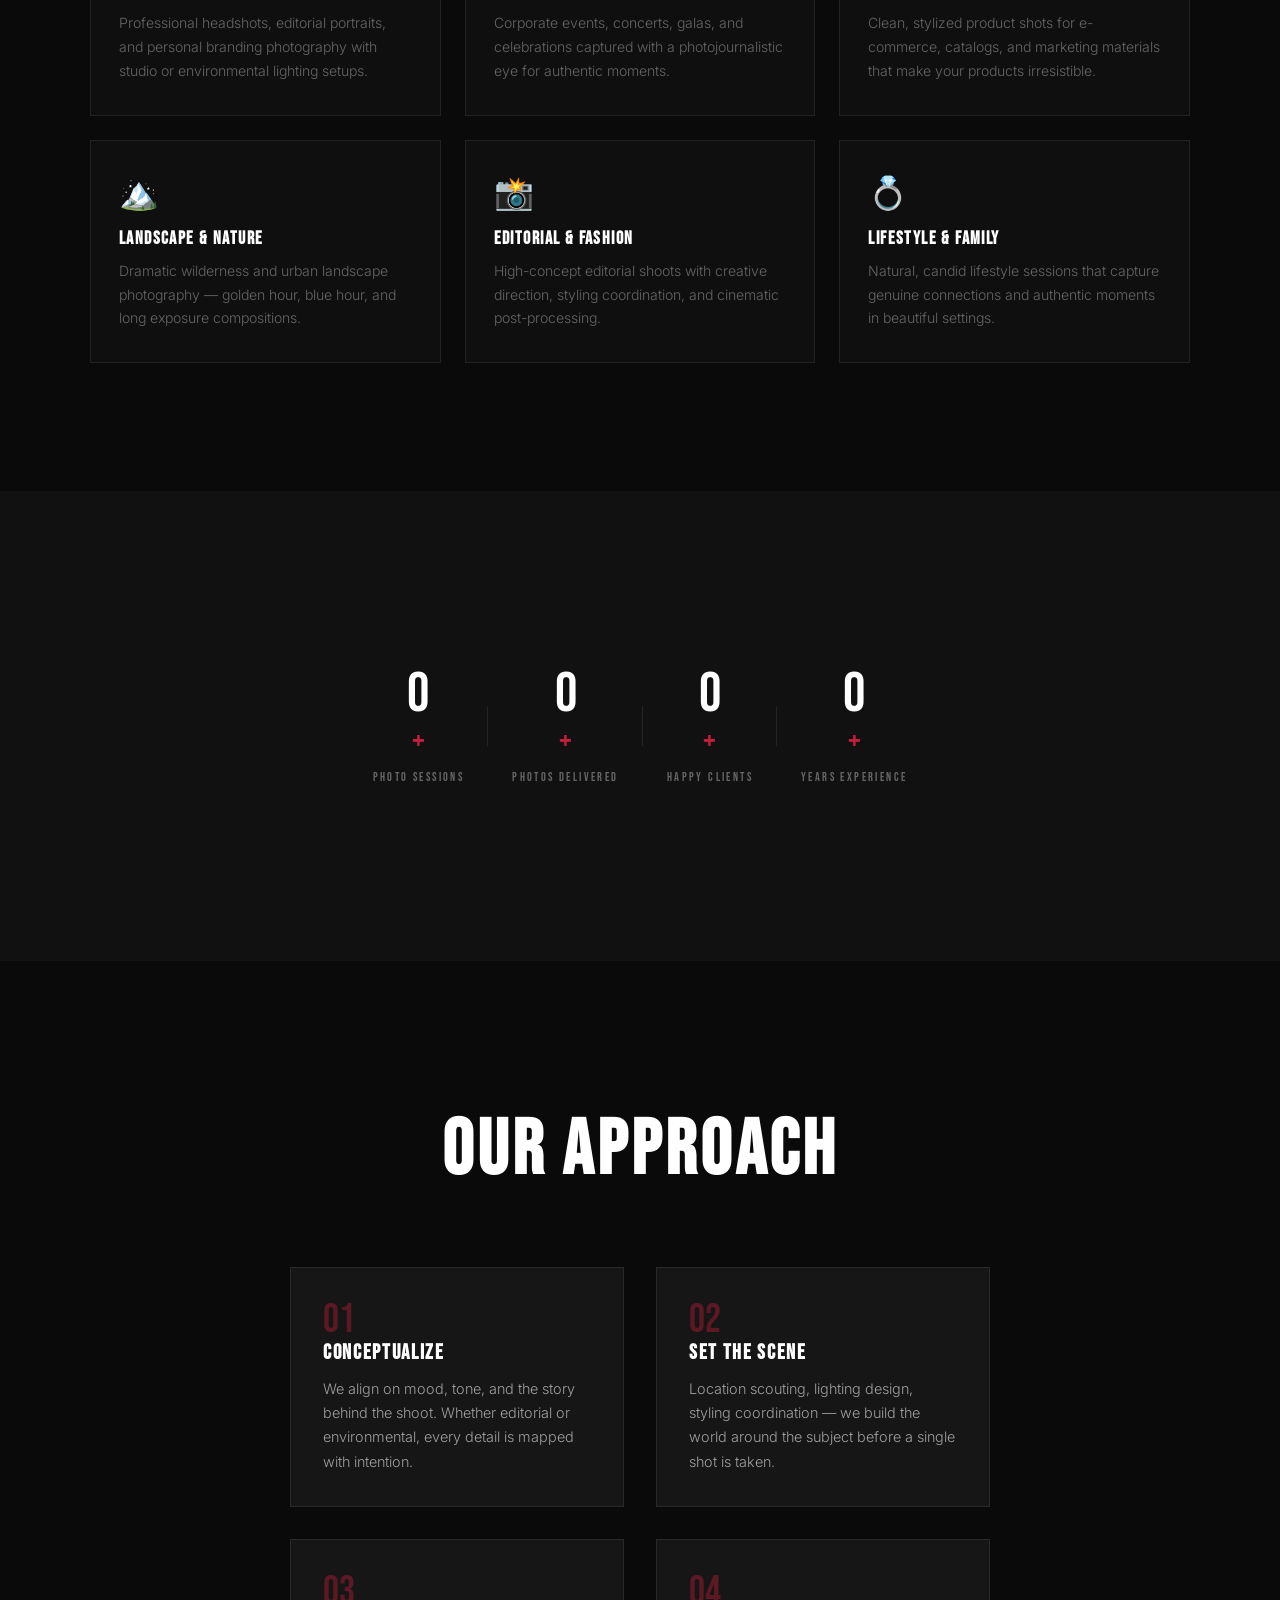
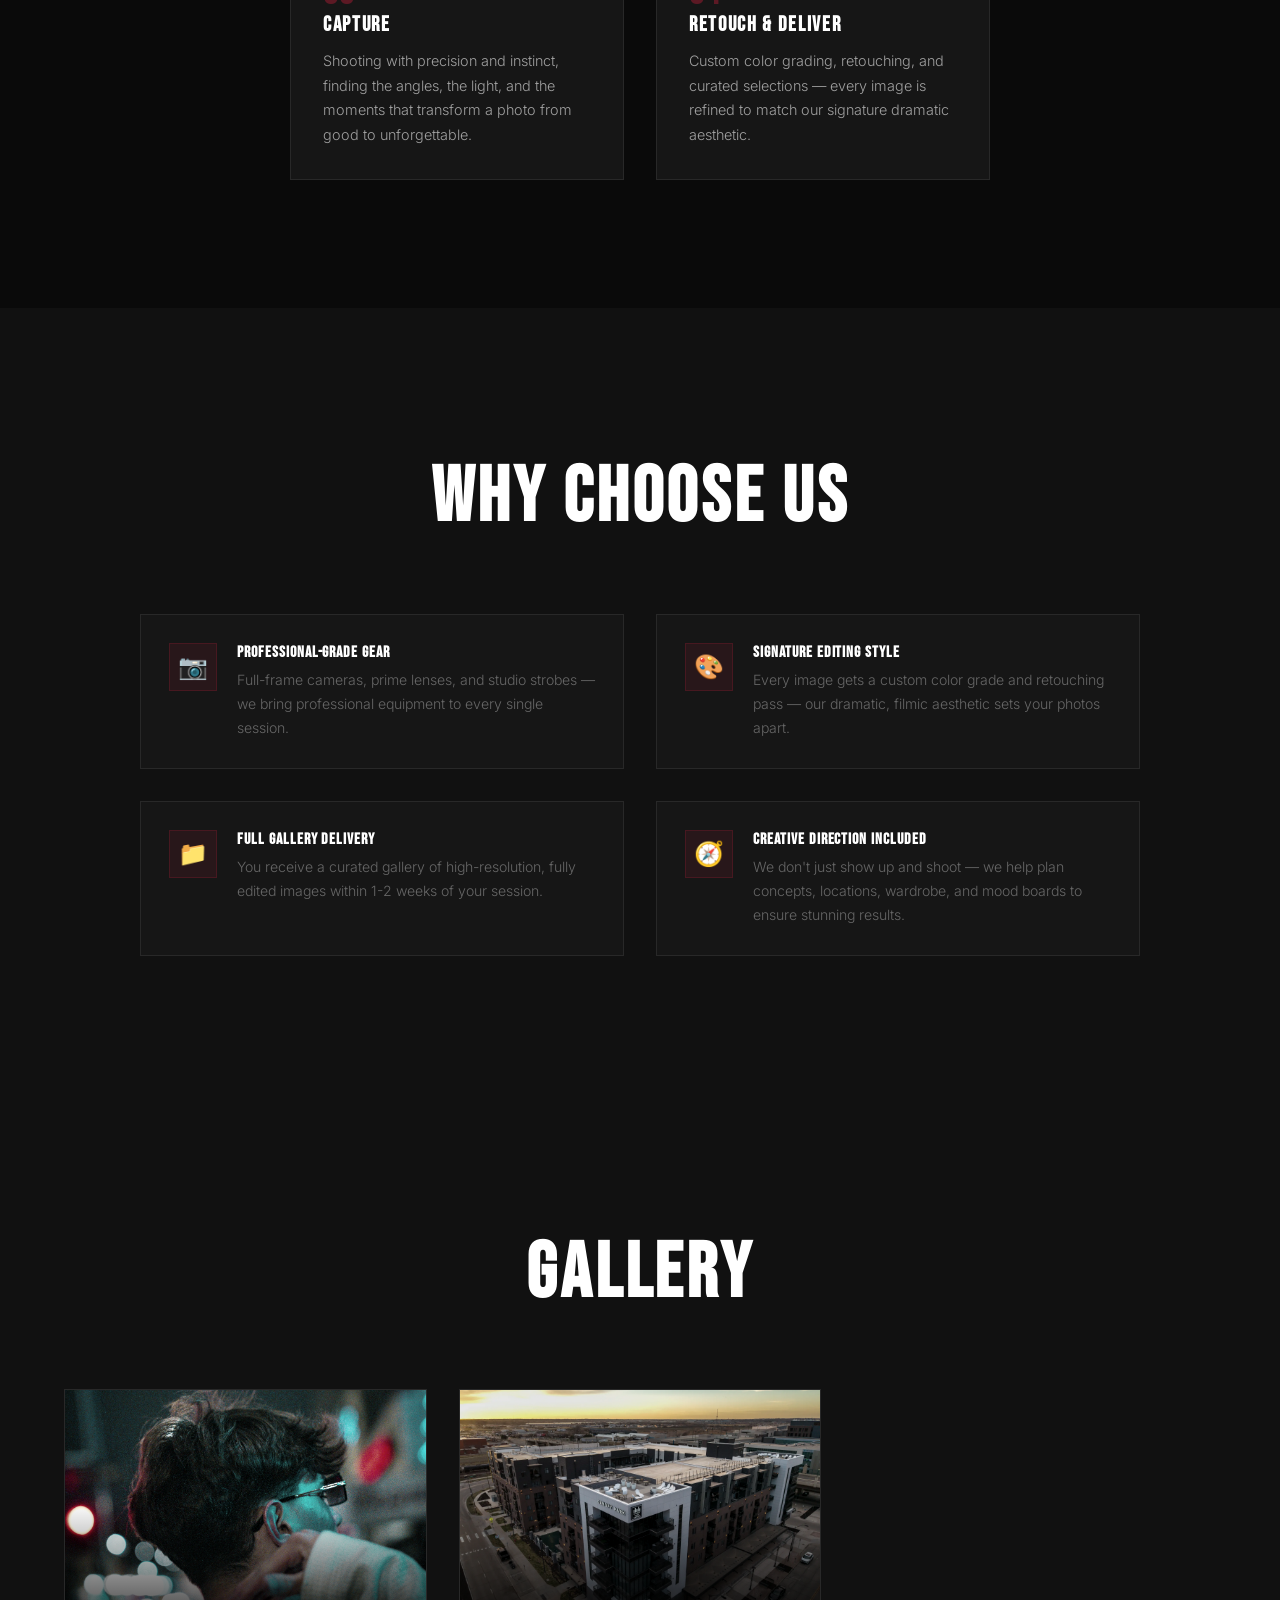
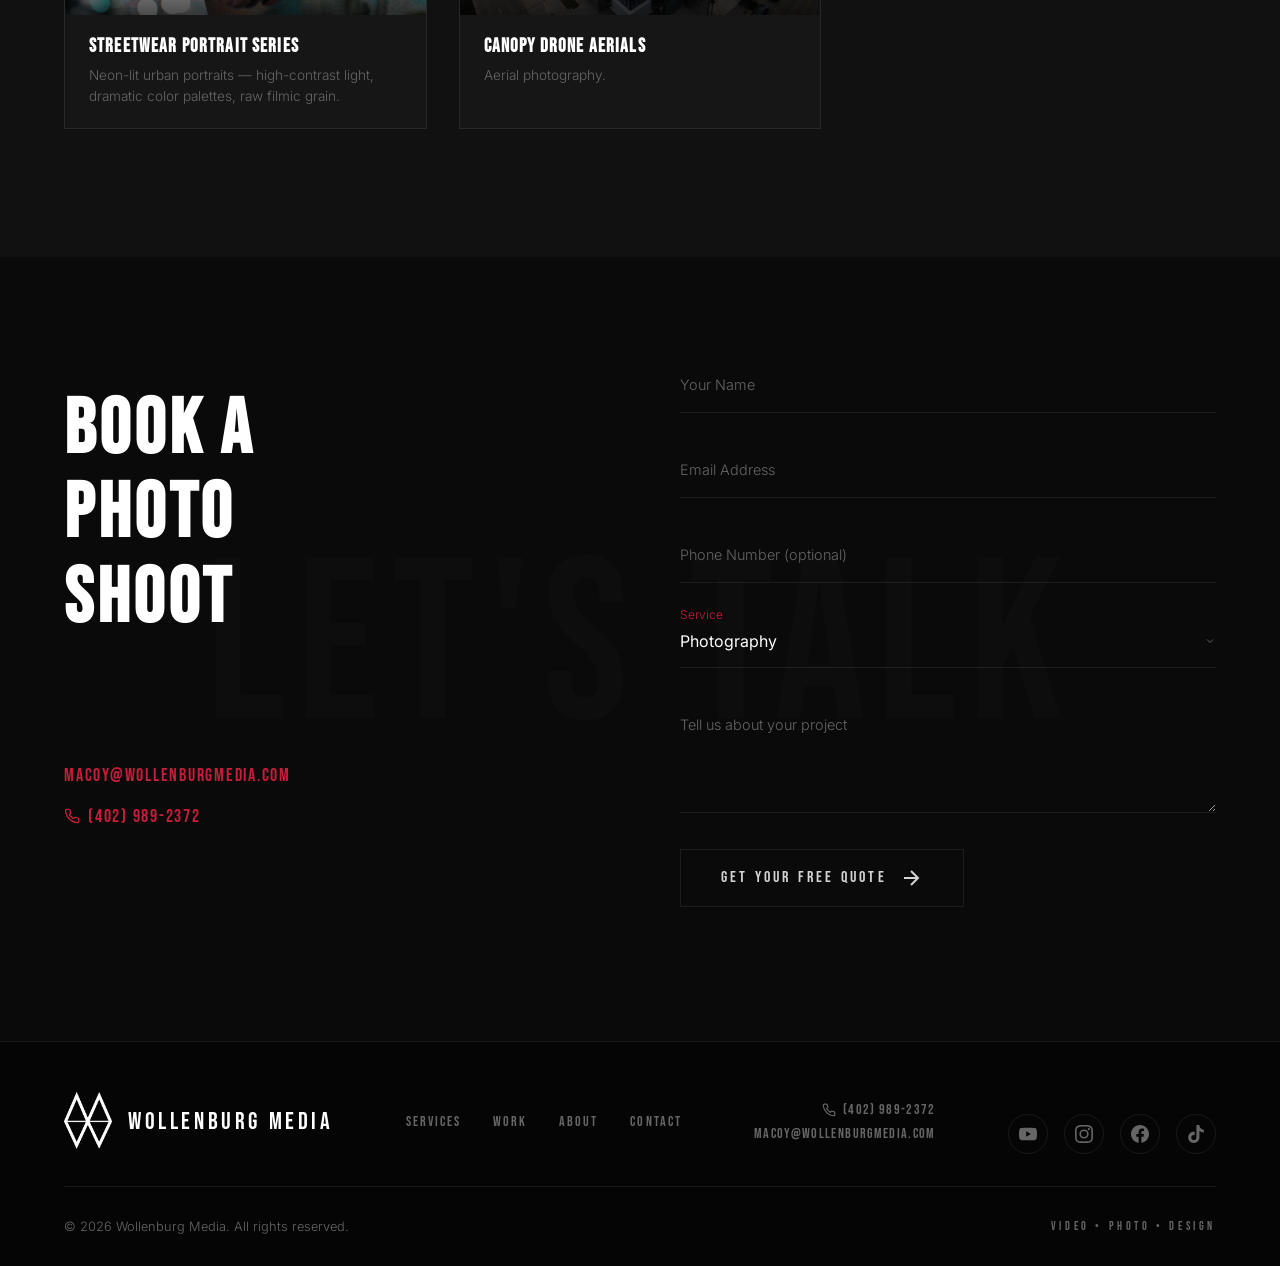
==== commit d6fc2847: "added drone photo" ====
--- a/photography.html
+++ b/photography.html
@@ -286,6 +286,20 @@
                         <h3>Streetwear Portrait Series</h3>
                         <p>Neon-lit urban portraits — high-contrast light, dramatic color palettes, raw filmic grain.
                         </p>
+                    </div>
+                </div>
+
+                <!-- ADDED: Canopy Drone -->
+                <div class="service-project" data-type="image" data-media-src="images/Photography/Canopydrone.webp"
+                    data-title="Canopy Drone Aerials"
+                    data-description="Sweeping aerial perspectives captured from above.">
+                    <div class="service-project-img">
+                        <img src="images/Photography/Canopydrone.webp" alt="Canopy Drone Aerials" loading="lazy">
+                        <div class="service-project-view">⊕ View Image</div>
+                    </div>
+                    <div class="service-project-info">
+                        <h3>Canopy Drone Aerials</h3>
+                        <p>Aerial photography.</p>
                     </div>
                 </div>
             </div>
@@ -391,17 +405,33 @@
                 <a href="mailto:macoy@wollenburgmedia.com" class="footer-email">macoy@wollenburgmedia.com</a>
             </div>
             <div class="footer-social">
-                <a href="https://www.youtube.com/@wollenburgmedia" target="_blank" rel="noopener noreferrer" aria-label="YouTube">
-                    <svg width="20" height="20" viewBox="0 0 24 24" fill="currentColor"><path d="M23.498 6.186a3.016 3.016 0 0 0-2.122-2.136C19.505 3.545 12 3.545 12 3.545s-7.505 0-9.377.505A3.017 3.017 0 0 0 .502 6.186C0 8.07 0 12 0 12s0 3.93.502 5.814a3.016 3.016 0 0 0 2.122 2.136c1.871.505 9.376.505 9.376.505s7.505 0 9.377-.505a3.015 3.015 0 0 0 2.122-2.136C24 15.93 24 12 24 12s0-3.93-.502-5.814zM9.545 15.568V8.432L15.818 12l-6.273 3.568z"/></svg>
+                <a href="https://www.youtube.com/@wollenburgmedia" target="_blank" rel="noopener noreferrer"
+                    aria-label="YouTube">
+                    <svg width="20" height="20" viewBox="0 0 24 24" fill="currentColor">
+                        <path
+                            d="M23.498 6.186a3.016 3.016 0 0 0-2.122-2.136C19.505 3.545 12 3.545 12 3.545s-7.505 0-9.377.505A3.017 3.017 0 0 0 .502 6.186C0 8.07 0 12 0 12s0 3.93.502 5.814a3.016 3.016 0 0 0 2.122 2.136c1.871.505 9.376.505 9.376.505s7.505 0 9.377-.505a3.015 3.015 0 0 0 2.122-2.136C24 15.93 24 12 24 12s0-3.93-.502-5.814zM9.545 15.568V8.432L15.818 12l-6.273 3.568z" />
+                    </svg>
                 </a>
-                <a href="https://www.instagram.com/wollenburgmedia" target="_blank" rel="noopener noreferrer" aria-label="Instagram">
-                    <svg width="20" height="20" viewBox="0 0 24 24" fill="currentColor"><path d="M12 2.163c3.204 0 3.584.012 4.85.07 3.252.148 4.771 1.691 4.919 4.919.058 1.265.069 1.645.069 4.849 0 3.205-.012 3.584-.069 4.849-.149 3.225-1.664 4.771-4.919 4.919-1.266.058-1.644.07-4.85.07-3.204 0-3.584-.012-4.849-.07-3.26-.149-4.771-1.699-4.919-4.92-.058-1.265-.07-1.644-.07-4.849 0-3.204.013-3.583.07-4.849.149-3.227 1.664-4.771 4.919-4.919 1.266-.057 1.645-.069 4.849-.069zM12 0C8.741 0 8.333.014 7.053.072 2.695.272.273 2.69.073 7.052.014 8.333 0 8.741 0 12c0 3.259.014 3.668.072 4.948.2 4.358 2.618 6.78 6.98 6.98C8.333 23.986 8.741 24 12 24c3.259 0 3.668-.014 4.948-.072 4.354-.2 6.782-2.618 6.979-6.98.059-1.28.073-1.689.073-4.948 0-3.259-.014-3.667-.072-4.947-.196-4.354-2.617-6.78-6.979-6.98C15.668.014 15.259 0 12 0zm0 5.838a6.162 6.162 0 1 0 0 12.324 6.162 6.162 0 0 0 0-12.324zM12 16a4 4 0 1 1 0-8 4 4 0 0 1 0 8zm6.406-11.845a1.44 1.44 0 1 0 0 2.881 1.44 1.44 0 0 0 0-2.881z"/></svg>
+                <a href="https://www.instagram.com/wollenburgmedia" target="_blank" rel="noopener noreferrer"
+                    aria-label="Instagram">
+                    <svg width="20" height="20" viewBox="0 0 24 24" fill="currentColor">
+                        <path
+                            d="M12 2.163c3.204 0 3.584.012 4.85.07 3.252.148 4.771 1.691 4.919 4.919.058 1.265.069 1.645.069 4.849 0 3.205-.012 3.584-.069 4.849-.149 3.225-1.664 4.771-4.919 4.919-1.266.058-1.644.07-4.85.07-3.204 0-3.584-.012-4.849-.07-3.26-.149-4.771-1.699-4.919-4.92-.058-1.265-.07-1.644-.07-4.849 0-3.204.013-3.583.07-4.849.149-3.227 1.664-4.771 4.919-4.919 1.266-.057 1.645-.069 4.849-.069zM12 0C8.741 0 8.333.014 7.053.072 2.695.272.273 2.69.073 7.052.014 8.333 0 8.741 0 12c0 3.259.014 3.668.072 4.948.2 4.358 2.618 6.78 6.98 6.98C8.333 23.986 8.741 24 12 24c3.259 0 3.668-.014 4.948-.072 4.354-.2 6.782-2.618 6.979-6.98.059-1.28.073-1.689.073-4.948 0-3.259-.014-3.667-.072-4.947-.196-4.354-2.617-6.78-6.979-6.98C15.668.014 15.259 0 12 0zm0 5.838a6.162 6.162 0 1 0 0 12.324 6.162 6.162 0 0 0 0-12.324zM12 16a4 4 0 1 1 0-8 4 4 0 0 1 0 8zm6.406-11.845a1.44 1.44 0 1 0 0 2.881 1.44 1.44 0 0 0 0-2.881z" />
+                    </svg>
                 </a>
-                <a href="https://www.facebook.com/wollenburgmedia" target="_blank" rel="noopener noreferrer" aria-label="Facebook">
-                    <svg width="20" height="20" viewBox="0 0 24 24" fill="currentColor"><path d="M24 12.073c0-6.627-5.373-12-12-12s-12 5.373-12 12c0 5.99 4.388 10.954 10.125 11.854v-8.385H7.078v-3.47h3.047V9.43c0-3.007 1.792-4.669 4.533-4.669 1.312 0 2.686.235 2.686.235v2.953H15.83c-1.491 0-1.956.925-1.956 1.874v2.25h3.328l-.532 3.47h-2.796v8.385C19.612 23.027 24 18.062 24 12.073z"/></svg>
+                <a href="https://www.facebook.com/wollenburgmedia" target="_blank" rel="noopener noreferrer"
+                    aria-label="Facebook">
+                    <svg width="20" height="20" viewBox="0 0 24 24" fill="currentColor">
+                        <path
+                            d="M24 12.073c0-6.627-5.373-12-12-12s-12 5.373-12 12c0 5.99 4.388 10.954 10.125 11.854v-8.385H7.078v-3.47h3.047V9.43c0-3.007 1.792-4.669 4.533-4.669 1.312 0 2.686.235 2.686.235v2.953H15.83c-1.491 0-1.956.925-1.956 1.874v2.25h3.328l-.532 3.47h-2.796v8.385C19.612 23.027 24 18.062 24 12.073z" />
+                    </svg>
                 </a>
-                <a href="https://www.tiktok.com/@wollenburgmedia" target="_blank" rel="noopener noreferrer" aria-label="TikTok">
-                    <svg width="20" height="20" viewBox="0 0 24 24" fill="currentColor"><path d="M12.525.02c1.31-.02 2.61-.01 3.91-.02.08 1.53.63 3.09 1.75 4.17 1.12 1.11 2.7 1.62 4.24 1.79v4.03c-1.44-.05-2.89-.35-4.2-.97-.57-.26-1.1-.59-1.62-.93-.01 2.92.01 5.84-.02 8.75-.08 1.4-.54 2.79-1.35 3.94-1.31 1.92-3.58 3.17-5.91 3.21-1.43.08-2.86-.31-4.08-1.03-2.02-1.19-3.44-3.37-3.65-5.71-.02-.5-.03-1-.01-1.49.18-1.9 1.12-3.72 2.58-4.96 1.66-1.44 3.98-2.13 6.15-1.72.02 1.48-.04 2.96-.04 4.44-.99-.32-2.15-.23-3.02.37-.63.41-1.11 1.04-1.36 1.75-.21.51-.15 1.07-.14 1.61.24 1.64 1.82 3.02 3.5 2.87 1.12-.01 2.19-.66 2.77-1.61.19-.33.4-.67.41-1.06.1-1.79.06-3.57.07-5.36.01-4.03-.01-8.05.02-12.07z"/></svg>
+                <a href="https://www.tiktok.com/@wollenburgmedia" target="_blank" rel="noopener noreferrer"
+                    aria-label="TikTok">
+                    <svg width="20" height="20" viewBox="0 0 24 24" fill="currentColor">
+                        <path
+                            d="M12.525.02c1.31-.02 2.61-.01 3.91-.02.08 1.53.63 3.09 1.75 4.17 1.12 1.11 2.7 1.62 4.24 1.79v4.03c-1.44-.05-2.89-.35-4.2-.97-.57-.26-1.1-.59-1.62-.93-.01 2.92.01 5.84-.02 8.75-.08 1.4-.54 2.79-1.35 3.94-1.31 1.92-3.58 3.17-5.91 3.21-1.43.08-2.86-.31-4.08-1.03-2.02-1.19-3.44-3.37-3.65-5.71-.02-.5-.03-1-.01-1.49.18-1.9 1.12-3.72 2.58-4.96 1.66-1.44 3.98-2.13 6.15-1.72.02 1.48-.04 2.96-.04 4.44-.99-.32-2.15-.23-3.02.37-.63.41-1.11 1.04-1.36 1.75-.21.51-.15 1.07-.14 1.61.24 1.64 1.82 3.02 3.5 2.87 1.12-.01 2.19-.66 2.77-1.61.19-.33.4-.67.41-1.06.1-1.79.06-3.57.07-5.36.01-4.03-.01-8.05.02-12.07z" />
+                    </svg>
                 </a>
             </div>
         </div>
